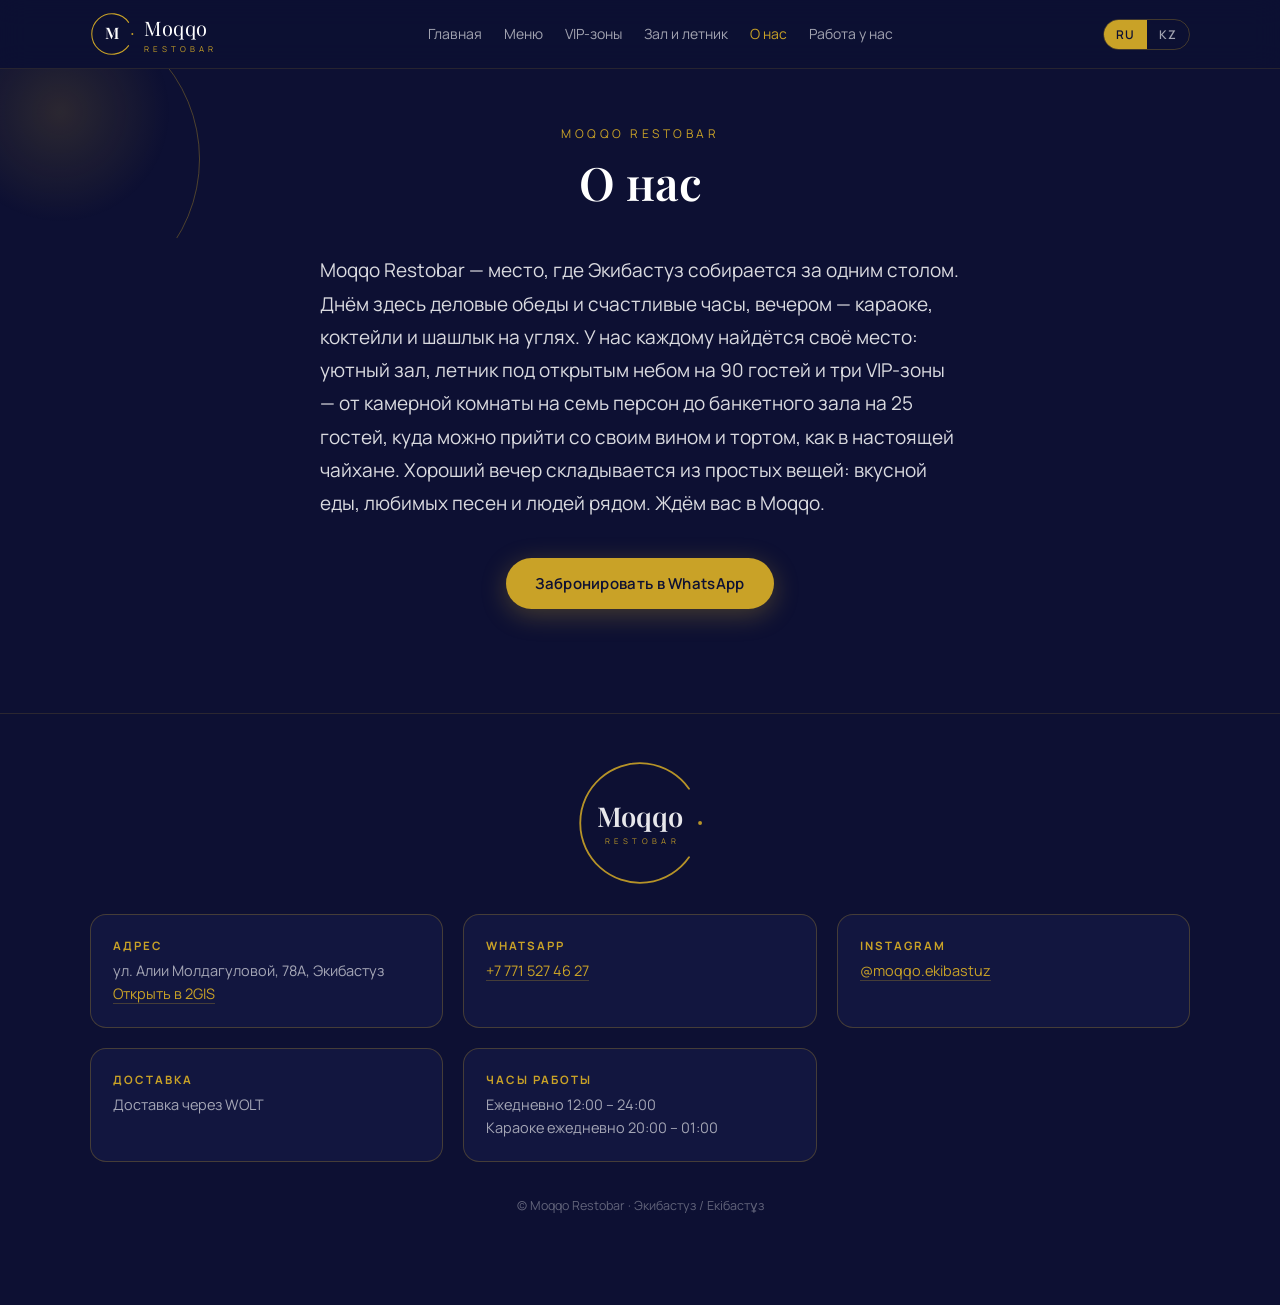
==== about.html @ 122a432e "Moqqo Restobar site: menu, cart, PWA, RU/KZ Co-Authored-By: Claude Fable 5 <noreply@anthropic.com>" ====
<!DOCTYPE html>
<html lang="ru">
<head>
<meta charset="utf-8">
<meta name="viewport" content="width=device-width, initial-scale=1, viewport-fit=cover">
<title>О нас — Moqqo Restobar, Экибастуз</title>
<meta name="description" content="Moqqo Restobar — место, где Экибастуз собирается за одним столом.">
<meta name="theme-color" content="#0d1033">
<link rel="manifest" href="manifest.webmanifest">
<link rel="icon" type="image/png" href="img/icon-192.png">
<link rel="apple-touch-icon" href="img/icon-192.png">
<link rel="preconnect" href="https://fonts.googleapis.com">
<link rel="preconnect" href="https://fonts.gstatic.com" crossorigin>
<link href="https://fonts.googleapis.com/css2?family=Playfair+Display:ital,wght@0,500;0,600;0,700;1,600&family=Manrope:wght@400;600;700&display=swap" rel="stylesheet">
<link rel="stylesheet" href="css/style.css">
</head><body data-page="about">
<header class="site-header">
  <div class="wrap header-in">
    <a class="brand" href="index.html" aria-label="Moqqo Restobar — на главную">
      <svg viewBox="0 0 100 100" xmlns="http://www.w3.org/2000/svg" aria-hidden="true">
  <path d="M87.7 23.6 A46 46 0 1 0 87.7 76.4" fill="none" stroke="#c9a227" stroke-width="2.4" stroke-linecap="round"/>
  <circle cx="96.2" cy="50" r="2.2" fill="#c9a227"/>
  <text x="50" y="62" text-anchor="middle" font-family="Playfair Display, Georgia, serif" font-size="36" font-weight="600" fill="#ffffff">M</text>
</svg>
      <span class="brand-name">Moqqo<span class="brand-sub">Restobar</span></span>
    </a>
    <nav class="main-nav" id="mainNav">
      <a href="index.html" data-i18n="nav.home"></a>
      <a href="menu.html" data-i18n="nav.menu"></a>
      <a href="vip.html" data-i18n="nav.vip"></a>
      <a href="hall.html" data-i18n="nav.hall"></a>
      <a href="about.html" class="active" data-i18n="nav.about"></a>
      <a href="jobs.html" data-i18n="nav.jobs"></a>
    </nav>
    <div class="header-right">
      <div class="lang-switch" role="group" aria-label="Язык">
        <button class="lang-btn" data-lang="ru">RU</button>
        <button class="lang-btn" data-lang="kz">KZ</button>
      </div>
      <button class="burger" id="burger" aria-label="Меню навигации"><span></span><span></span><span></span></button>
    </div>
  </div>
</header>

<section class="page-hero">
  <div class="plx-decor d1" data-plx="0.3"></div>
  <div class="plx-decor glow d5" data-plx="0.2"></div>
  <div class="wrap">
    <p class="eyebrow">Moqqo Restobar</p>
    <h1 data-i18n="nav.about"></h1>
  </div>
</section>

<section class="section" style="padding-top:16px">
  <div class="wrap">
    <p class="prose" data-site="about"></p>
    <p style="text-align:center; margin-top:38px">
      <a class="btn btn-gold" data-book-wa href="#" target="_blank" rel="noopener" data-i18n="btn.book"></a>
    </p>
  </div>
</section>

<footer class="site-footer">
  <div class="wrap">
    <div class="foot-logo"><svg viewBox="0 0 100 100" xmlns="http://www.w3.org/2000/svg" role="img" aria-label="Moqqo Restobar">
  <path d="M87.7 23.6 A46 46 0 1 0 87.7 76.4" fill="none" stroke="#c9a227" stroke-width="1.4" stroke-linecap="round"/>
  <circle cx="96.2" cy="50" r="1.5" fill="#c9a227"/>
  <text x="50" y="53" text-anchor="middle" font-family="Playfair Display, Georgia, serif" font-size="21" font-weight="600" fill="#ffffff">Moqqo</text>
  <text x="52" y="66" text-anchor="middle" font-family="Manrope, sans-serif" font-size="6" letter-spacing="3.4" fill="#c9a227">RESTOBAR</text>
</svg></div>
    <div class="foot-grid" data-contacts></div>
    <p class="copyright">© Moqqo Restobar · Экибастуз / Екібастұз</p>
  </div>
</footer>

<a class="cart-fab" id="cartFab" href="cart.html" aria-label="Корзина">
  <svg viewBox="0 0 24 24" fill="none" stroke="currentColor" stroke-width="1.8" stroke-linecap="round" stroke-linejoin="round" aria-hidden="true"><circle cx="9" cy="21" r="1.4"/><circle cx="19" cy="21" r="1.4"/><path d="M2.5 3h2l2.6 12.5a1.6 1.6 0 0 0 1.6 1.3h9.7a1.6 1.6 0 0 0 1.6-1.3L22 7H6"/></svg>
  <span class="fab-count">0</span>
</a>

<script src="js/data/menu-data.js"></script>
<script src="js/data/hits-data.js"></script>
<script src="js/data/promos-data.js"></script>
<script src="js/data/vip-data.js"></script>
<script src="js/data/site-data.js"></script>
<script src="js/i18n.js"></script>
<script src="js/app.js"></script>

</body>
</html>
---- css/style.css ----
/* ============================================================
   MOQQO RESTOBAR — стили.
   Палитра: тёмно-синий #0d1033, золото #c9a227, белый.
   Вёрстка mobile-first: сначала телефон, потом планшет/десктоп.
   ============================================================ */

:root {
  --bg: #0d1033;
  --bg-2: #12163f;          /* чуть светлее фона — карточки */
  --bg-3: #181d4d;
  --gold: #c9a227;
  --gold-light: #e8c95c;
  --white: #ffffff;
  --dim: rgba(255, 255, 255, 0.62);
  --line: rgba(201, 162, 39, 0.28);
  --serif: "Playfair Display", Georgia, serif;
  --sans: "Manrope", -apple-system, "Segoe UI", sans-serif;
  --radius: 16px;
  --shadow: 0 10px 40px rgba(0, 0, 0, 0.35);
}

* { margin: 0; padding: 0; box-sizing: border-box; }

html { scroll-behavior: smooth; }
@media (prefers-reduced-motion: reduce) {
  html { scroll-behavior: auto; }
  *, *::before, *::after { transition: none !important; animation: none !important; }
}

body {
  background: var(--bg);
  color: var(--white);
  font-family: var(--sans);
  font-size: 16px;
  line-height: 1.55;
  -webkit-font-smoothing: antialiased;
  overflow-x: hidden;
}

img { max-width: 100%; display: block; }
a { color: inherit; text-decoration: none; }

h1, h2, h3 { font-family: var(--serif); font-weight: 600; line-height: 1.15; }

.wrap { width: min(1100px, 100% - 40px); margin-inline: auto; }

.sr-only {
  position: absolute; width: 1px; height: 1px; overflow: hidden;
  clip: rect(0 0 0 0); white-space: nowrap;
}

.gold { color: var(--gold); }
.dim { color: var(--dim); }
.gold-link { color: var(--gold); border-bottom: 1px solid var(--line); }

/* ---------- Шапка ---------- */
.site-header {
  position: sticky; top: 0; z-index: 50;
  background: rgba(13, 16, 51, 0.88);
  backdrop-filter: blur(14px);
  -webkit-backdrop-filter: blur(14px);
  border-bottom: 1px solid rgba(201, 162, 39, 0.14);
}
.header-in {
  display: flex; align-items: center; justify-content: space-between;
  gap: 12px; padding: 12px 0;
}
.brand { display: flex; align-items: center; gap: 10px; }
.brand svg { width: 44px; height: 44px; flex: none; }
.brand-name { font-family: var(--serif); font-size: 20px; letter-spacing: 0.5px; }
.brand-sub { display: block; font-family: var(--sans); font-size: 8px; letter-spacing: 4px; color: var(--gold); text-transform: uppercase; }

.main-nav { display: flex; gap: 22px; font-size: 14px; }
.main-nav a { color: var(--dim); transition: color 0.2s; padding: 4px 0; }
.main-nav a:hover, .main-nav a.active { color: var(--gold); }

.header-right { display: flex; align-items: center; gap: 10px; }

.lang-switch {
  display: flex; border: 1px solid var(--line); border-radius: 99px; overflow: hidden;
}
.lang-btn {
  background: none; border: 0; color: var(--dim); font: 600 12px var(--sans);
  padding: 6px 12px; cursor: pointer; letter-spacing: 1px;
}
.lang-btn.on { background: var(--gold); color: var(--bg); }

/* Бургер (только мобильный) */
.burger {
  display: flex; flex-direction: column; gap: 5px; justify-content: center;
  width: 42px; height: 42px; padding: 10px;
  background: none; border: 1px solid var(--line); border-radius: 10px; cursor: pointer;
}
.burger span { height: 1.5px; background: var(--gold); transition: transform 0.25s, opacity 0.25s; }
.burger.open span:nth-child(1) { transform: translateY(6.5px) rotate(45deg); }
.burger.open span:nth-child(2) { opacity: 0; }
.burger.open span:nth-child(3) { transform: translateY(-6.5px) rotate(-45deg); }

@media (max-width: 899px) {
  .main-nav {
    position: fixed; inset: 67px 0 auto 0; z-index: 49;
    flex-direction: column; gap: 0;
    background: var(--bg);
    border-bottom: 1px solid var(--line);
    box-shadow: 0 20px 40px rgba(0, 0, 0, 0.45);
    max-height: 0; overflow: hidden; transition: max-height 0.3s ease;
  }
  .main-nav.open { max-height: 400px; }
  .main-nav a { padding: 15px 20px; font-size: 16px; border-top: 1px solid rgba(201,162,39,0.1); }
}
@media (min-width: 900px) {
  .burger { display: none; }
}

/* ---------- Логотип SVG ---------- */
.logo-hero { width: min(300px, 72vw); height: auto; margin-inline: auto; }

/* ---------- Hero ---------- */
.hero {
  position: relative; overflow: hidden; text-align: center;
  padding: 64px 0 84px;
  min-height: 82svh;
  display: flex; flex-direction: column; justify-content: center;
}
.hero-inner { position: relative; z-index: 2; }
.hero h1 { font-size: clamp(30px, 6vw, 54px); margin: 26px 0 12px; }
.hero .slogan { color: var(--dim); font-size: clamp(15px, 2.4vw, 19px); max-width: 560px; margin: 0 auto 34px; }
.hero-btns { display: flex; gap: 14px; justify-content: center; flex-wrap: wrap; }

/* Декоративные золотые окружности — плывут при скролле (параллакс) */
.plx-decor {
  position: absolute; border-radius: 50%; pointer-events: none;
  border: 1px solid rgba(201, 162, 39, 0.35);
  will-change: transform;
}
.plx-decor.glow {
  border: 0;
  background: radial-gradient(circle, rgba(201, 162, 39, 0.16), transparent 65%);
}
.d1 { width: 300px; height: 300px; top: -60px; left: -100px; }
.d2 { width: 180px; height: 180px; top: 55%; right: -60px; border-style: dashed; opacity: 0.6; }
.d3 { width: 460px; height: 460px; bottom: -180px; left: 55%; }
.d4 { width: 380px; height: 380px; top: 5%; right: 8%; }
.d5 { width: 240px; height: 240px; bottom: 4%; left: -60px; }

/* ---------- Кнопки ---------- */
.btn {
  display: inline-flex; align-items: center; justify-content: center; gap: 9px;
  font: 600 15px var(--sans); letter-spacing: 0.3px;
  padding: 14px 28px; border-radius: 99px; border: 1px solid transparent;
  cursor: pointer; transition: transform 0.15s, box-shadow 0.2s, background 0.2s;
}
.btn:active { transform: scale(0.97); }
.btn-gold { background: var(--gold); color: var(--bg); box-shadow: 0 6px 26px rgba(201, 162, 39, 0.3); }
.btn-gold:hover { background: var(--gold-light); }
.btn-line { border-color: var(--gold); color: var(--gold); background: rgba(201, 162, 39, 0.06); }
.btn-line:hover { background: rgba(201, 162, 39, 0.14); }
.btn-block { width: 100%; }

/* ---------- Секции ---------- */
.section { padding: 64px 0; }
.sec-head { text-align: center; margin-bottom: 36px; }
.eyebrow { color: var(--gold); font-size: 12px; letter-spacing: 3.5px; text-transform: uppercase; margin-bottom: 8px; }
.sec-head h2 { font-size: clamp(26px, 5vw, 40px); }
.divider { display: flex; align-items: center; justify-content: center; gap: 10px; margin-top: 16px; }
.divider span { width: 54px; height: 1px; background: var(--line); }
.divider i { width: 5px; height: 5px; border-radius: 50%; background: var(--gold); }

/* ---------- Акции ---------- */
.promo-grid { display: grid; gap: 16px; }
.promo-card {
  background: linear-gradient(150deg, var(--bg-2), var(--bg-3));
  border: 1px solid var(--line); border-radius: var(--radius);
  padding: 26px 22px;
}
.promo-icon { font-size: 30px; margin-bottom: 12px; }
.promo-card h3 { font-size: 20px; margin-bottom: 8px; color: var(--gold-light); }
.promo-card p { color: var(--dim); font-size: 14.5px; }
@media (min-width: 700px) { .promo-grid { grid-template-columns: repeat(3, 1fr); } }

/* ---------- Превью VIP на главной ---------- */
.vip-preview { display: grid; gap: 16px; }
.vip-mini {
  position: relative; overflow: hidden;
  background: var(--bg-2); border: 1px solid var(--line); border-radius: var(--radius);
  padding: 28px 22px; transition: border-color 0.2s, transform 0.2s;
}
.vip-mini:hover { border-color: var(--gold); transform: translateY(-3px); }
.vip-mini h3 { font-size: 21px; margin-bottom: 6px; }
.vip-mini p { font-size: 14px; margin-top: 4px; }
.vip-mini-ring {
  position: absolute; top: -46px; right: -46px; width: 120px; height: 120px;
  border: 1px solid rgba(201, 162, 39, 0.3); border-radius: 50%;
}
@media (min-width: 700px) { .vip-preview { grid-template-columns: repeat(3, 1fr); } }

/* ---------- Блок «летник» на главной / странице зала ---------- */
.feature-card {
  background: var(--bg-2); border: 1px solid var(--line); border-radius: var(--radius);
  padding: 30px 24px; margin-bottom: 20px;
}
.feature-card h3 { font-size: 24px; margin-bottom: 10px; color: var(--gold-light); }
.feature-card p { color: var(--dim); }
.stats { display: flex; gap: 26px; margin-top: 22px; flex-wrap: wrap; }
.stat b { display: block; font-family: var(--serif); font-size: 34px; color: var(--gold); line-height: 1; }
.stat span { font-size: 13px; color: var(--dim); }

/* ---------- Галерея-заглушка (с параллаксом под будущие фото) ---------- */
.gallery { display: grid; grid-template-columns: repeat(2, 1fr); gap: 12px; margin-top: 20px; }
.ph {
  position: relative; overflow: hidden; border-radius: 12px;
  aspect-ratio: 4 / 3; background: var(--bg-3); border: 1px solid rgba(201, 162, 39, 0.16);
}
.ph > .ph-in {
  position: absolute; inset: 0;
  display: flex; flex-direction: column; align-items: center; justify-content: center; gap: 8px;
  background:
    radial-gradient(circle at 30% 20%, rgba(201, 162, 39, 0.1), transparent 55%),
    linear-gradient(160deg, var(--bg-3), var(--bg-2));
  color: rgba(255, 255, 255, 0.35); font-size: 12px; letter-spacing: 1.5px; text-transform: uppercase;
  will-change: transform;
}
.ph > .ph-in img { position: absolute; inset: 0; width: 100%; height: 100%; object-fit: cover; }
.ph-ring { width: 34px; height: 34px; border: 1px solid rgba(201, 162, 39, 0.45); border-radius: 50%; border-right-color: transparent; }
@media (min-width: 700px) { .gallery { grid-template-columns: repeat(3, 1fr); } }

/* ---------- Контакты ---------- */
.contacts-grid { display: grid; gap: 18px; }
.contact-card {
  background: var(--bg-2); border: 1px solid var(--line); border-radius: var(--radius);
  padding: 22px;
}
.contact-card strong { display: block; color: var(--gold); font-size: 12px; letter-spacing: 2px; text-transform: uppercase; margin-bottom: 7px; }
.contact-card p { font-size: 15.5px; }
@media (min-width: 700px) { .contacts-grid { grid-template-columns: repeat(2, 1fr); } }

/* ---------- Меню: чипсы категорий ---------- */
.cat-nav {
  position: sticky; top: 67px; z-index: 40;
  display: flex; gap: 8px; overflow-x: auto; padding: 12px 0;
  background: rgba(13, 16, 51, 0.92); backdrop-filter: blur(10px);
  scrollbar-width: none; -webkit-overflow-scrolling: touch;
}
.cat-nav::-webkit-scrollbar { display: none; }
.chip {
  flex: none; font-size: 13px; padding: 8px 16px; border-radius: 99px;
  border: 1px solid var(--line); color: var(--dim); white-space: nowrap;
  transition: color 0.2s, border-color 0.2s;
}
.chip:hover { color: var(--gold); border-color: var(--gold); }

/* ---------- Меню: карточки блюд ---------- */
.menu-cat { padding: 42px 0 10px; scroll-margin-top: 130px; }
.dish-grid { display: grid; gap: 12px; }
@media (min-width: 760px) { .dish-grid { grid-template-columns: repeat(2, 1fr); } }

.subhead {
  grid-column: 1 / -1; font-size: 19px; color: var(--gold-light);
  margin: 18px 0 2px; display: flex; align-items: center; gap: 12px;
}
.subhead::after { content: ""; flex: 1; height: 1px; background: var(--line); }

.dish {
  background: var(--bg-2); border: 1px solid rgba(201, 162, 39, 0.15);
  border-radius: 14px; padding: 16px 16px 14px;
  display: flex; flex-direction: column; gap: 4px;
  transition: border-color 0.2s;
}
.dish:hover { border-color: var(--line); }
.dish.has-img { padding-top: 0; overflow: hidden; }
.dish-img { margin: 0 -16px 10px; aspect-ratio: 16 / 9; overflow: hidden; }
.dish-img img { width: 100%; height: 100%; object-fit: cover; }

.dish-head { display: flex; align-items: baseline; gap: 8px; }
.dish-name { font-family: var(--sans); font-weight: 600; font-size: 15.5px; line-height: 1.35; }
.dish-dots { flex: 1; border-bottom: 1px dotted rgba(201, 162, 39, 0.35); transform: translateY(-4px); min-width: 14px; }
.dish-price { font-family: var(--serif); color: var(--gold); font-size: 16px; white-space: nowrap; }
.dish-desc { color: var(--dim); font-size: 13.5px; }
.dish-note { display: inline-block; margin-left: 7px; font-size: 11.5px; color: var(--dim); font-weight: 400; }
.chef-tag {
  display: inline-block; margin-left: 7px; vertical-align: 2px;
  font-size: 10px; letter-spacing: 1px; text-transform: uppercase;
  color: var(--bg); background: var(--gold); border-radius: 99px; padding: 2px 8px;
}

.add-btn {
  align-self: flex-start; margin-top: 8px;
  font: 600 13px var(--sans); color: var(--gold);
  background: rgba(201, 162, 39, 0.08); border: 1px solid var(--line);
  border-radius: 99px; padding: 7px 16px; cursor: pointer;
  transition: background 0.2s, color 0.2s;
}
.add-btn:hover { background: rgba(201, 162, 39, 0.18); }
.add-btn.added { background: var(--gold); color: var(--bg); }

/* ---------- Плавающая кнопка корзины ---------- */
.cart-fab {
  position: fixed; right: 18px; bottom: 18px; z-index: 60;
  display: none; align-items: center; justify-content: center;
  width: 60px; height: 60px; border-radius: 50%;
  background: var(--gold); color: var(--bg); box-shadow: 0 8px 30px rgba(201, 162, 39, 0.45);
  transition: transform 0.15s;
}
.cart-fab.show { display: flex; }
.cart-fab:active { transform: scale(0.94); }
.cart-fab svg { width: 26px; height: 26px; }
.fab-count {
  position: absolute; top: -4px; right: -4px;
  min-width: 22px; height: 22px; padding: 0 5px;
  background: var(--bg); color: var(--gold); border: 1px solid var(--gold);
  border-radius: 99px; font: 700 12px var(--sans);
  display: flex; align-items: center; justify-content: center;
}

/* ---------- Корзина ---------- */
.cart-list { display: flex; flex-direction: column; gap: 10px; }
.cart-row {
  display: flex; align-items: center; gap: 12px;
  background: var(--bg-2); border: 1px solid rgba(201, 162, 39, 0.15);
  border-radius: 12px; padding: 13px 14px;
}
.cart-info { flex: 1; min-width: 0; }
.cart-name { display: block; font-weight: 600; font-size: 14.5px; }
.cart-price-one { font-size: 12.5px; color: var(--dim); }
.qty { display: flex; align-items: center; gap: 2px; }
.qty-btn {
  width: 32px; height: 32px; border-radius: 50%;
  border: 1px solid var(--line); background: none; color: var(--gold);
  font-size: 17px; cursor: pointer;
}
.qty-num { min-width: 26px; text-align: center; font-weight: 700; }
.cart-sum { font-family: var(--serif); color: var(--gold); white-space: nowrap; min-width: 74px; text-align: right; }

.cart-total {
  display: flex; justify-content: space-between; align-items: baseline;
  border-top: 1px solid var(--line); margin-top: 20px; padding-top: 16px;
  font-size: 17px;
}
.cart-total strong { font-family: var(--serif); font-size: 27px; color: var(--gold); }

.cart-actions { display: flex; flex-direction: column; gap: 11px; margin-top: 22px; }
.cart-clear { text-align: center; margin-top: 18px; }
.cart-clear button { background: none; border: 0; color: var(--dim); font-size: 13px; cursor: pointer; text-decoration: underline; }

.cart-empty { text-align: center; padding: 60px 0; }
.cart-empty p { color: var(--dim); margin: 10px 0 26px; }
.cart-empty h2 { font-size: 26px; }

/* ---------- «Показать официанту» ---------- */
.waiter-overlay {
  position: fixed; inset: 0; z-index: 100; display: none;
  background: var(--bg); padding: 24px 20px calc(24px + env(safe-area-inset-bottom));
  overflow-y: auto;
}
.waiter-overlay.show { display: block; }
.waiter-head { display: flex; justify-content: space-between; align-items: center; margin-bottom: 22px; }
.waiter-head h2 { font-size: 26px; color: var(--gold); }
.waiter-close {
  background: none; border: 1px solid var(--line); color: var(--gold);
  border-radius: 99px; padding: 10px 20px; font: 600 14px var(--sans); cursor: pointer;
}
.waiter-row {
  display: flex; justify-content: space-between; gap: 16px;
  font-size: 21px; line-height: 1.4; padding: 15px 0;
  border-bottom: 1px solid rgba(201, 162, 39, 0.2);
}
.waiter-row b { color: var(--gold); }
.waiter-total { font-family: var(--serif); font-size: 26px; color: var(--gold); border-bottom: 0; margin-top: 8px; }

/* ---------- VIP-зоны ---------- */
.vip-card {
  background: var(--bg-2); border: 1px solid var(--line); border-radius: var(--radius);
  padding: 28px 22px; margin-bottom: 26px; scroll-margin-top: 90px;
  position: relative; overflow: hidden;
}
.vip-card::before {
  content: ""; position: absolute; top: -70px; right: -70px;
  width: 190px; height: 190px; border-radius: 50%;
  border: 1px solid rgba(201, 162, 39, 0.22); pointer-events: none;
}
.vip-title { display: flex; align-items: center; gap: 12px; flex-wrap: wrap; margin-bottom: 16px; }
.vip-title h2 { font-size: 27px; }
.vip-badge {
  font-size: 11.5px; letter-spacing: 1px; text-transform: uppercase;
  color: var(--gold); border: 1px solid var(--line); border-radius: 99px; padding: 4px 12px;
}
.vip-prices { margin-bottom: 16px; }
.vip-prices p { color: var(--gold-light); font-size: 15.5px; padding: 3px 0; }
.vip-feats { list-style: none; }
.vip-feats li { color: var(--dim); font-size: 14.5px; padding: 5px 0 5px 24px; position: relative; }
.vip-feats li::before { content: "✦"; position: absolute; left: 0; color: var(--gold); font-size: 11px; top: 8px; }

/* ---------- Страницы текстов ---------- */
.prose { max-width: 640px; margin-inline: auto; font-size: clamp(16.5px, 2.4vw, 19px); line-height: 1.75; color: rgba(255, 255, 255, 0.85); }
.page-hero { position: relative; overflow: hidden; text-align: center; padding: 56px 0 30px; }
.page-hero h1 { font-size: clamp(30px, 6vw, 46px); }
.page-hero .eyebrow { margin-bottom: 12px; }

/* ---------- Работа у нас ---------- */
.roles { display: flex; gap: 12px; justify-content: center; flex-wrap: wrap; margin: 26px 0 34px; }
.role {
  font-family: var(--serif); font-size: 19px; color: var(--gold-light);
  border: 1px solid var(--line); border-radius: var(--radius); padding: 18px 28px;
  background: var(--bg-2);
}

/* ---------- Футер ---------- */
.site-footer { border-top: 1px solid rgba(201, 162, 39, 0.16); margin-top: 40px; padding: 44px 0 90px; }
.foot-grid { display: grid; gap: 20px; margin-top: 26px; }
.foot-grid strong { display: block; color: var(--gold); font-size: 11.5px; letter-spacing: 2px; text-transform: uppercase; margin-bottom: 5px; }
.foot-grid p { font-size: 14.5px; color: var(--dim); }
@media (min-width: 700px) { .foot-grid { grid-template-columns: repeat(3, 1fr); } }
.foot-logo { display: flex; justify-content: center; }
.foot-logo svg { width: 130px; height: auto; opacity: 0.9; }
.copyright { text-align: center; color: rgba(255, 255, 255, 0.35); font-size: 12.5px; margin-top: 34px; }
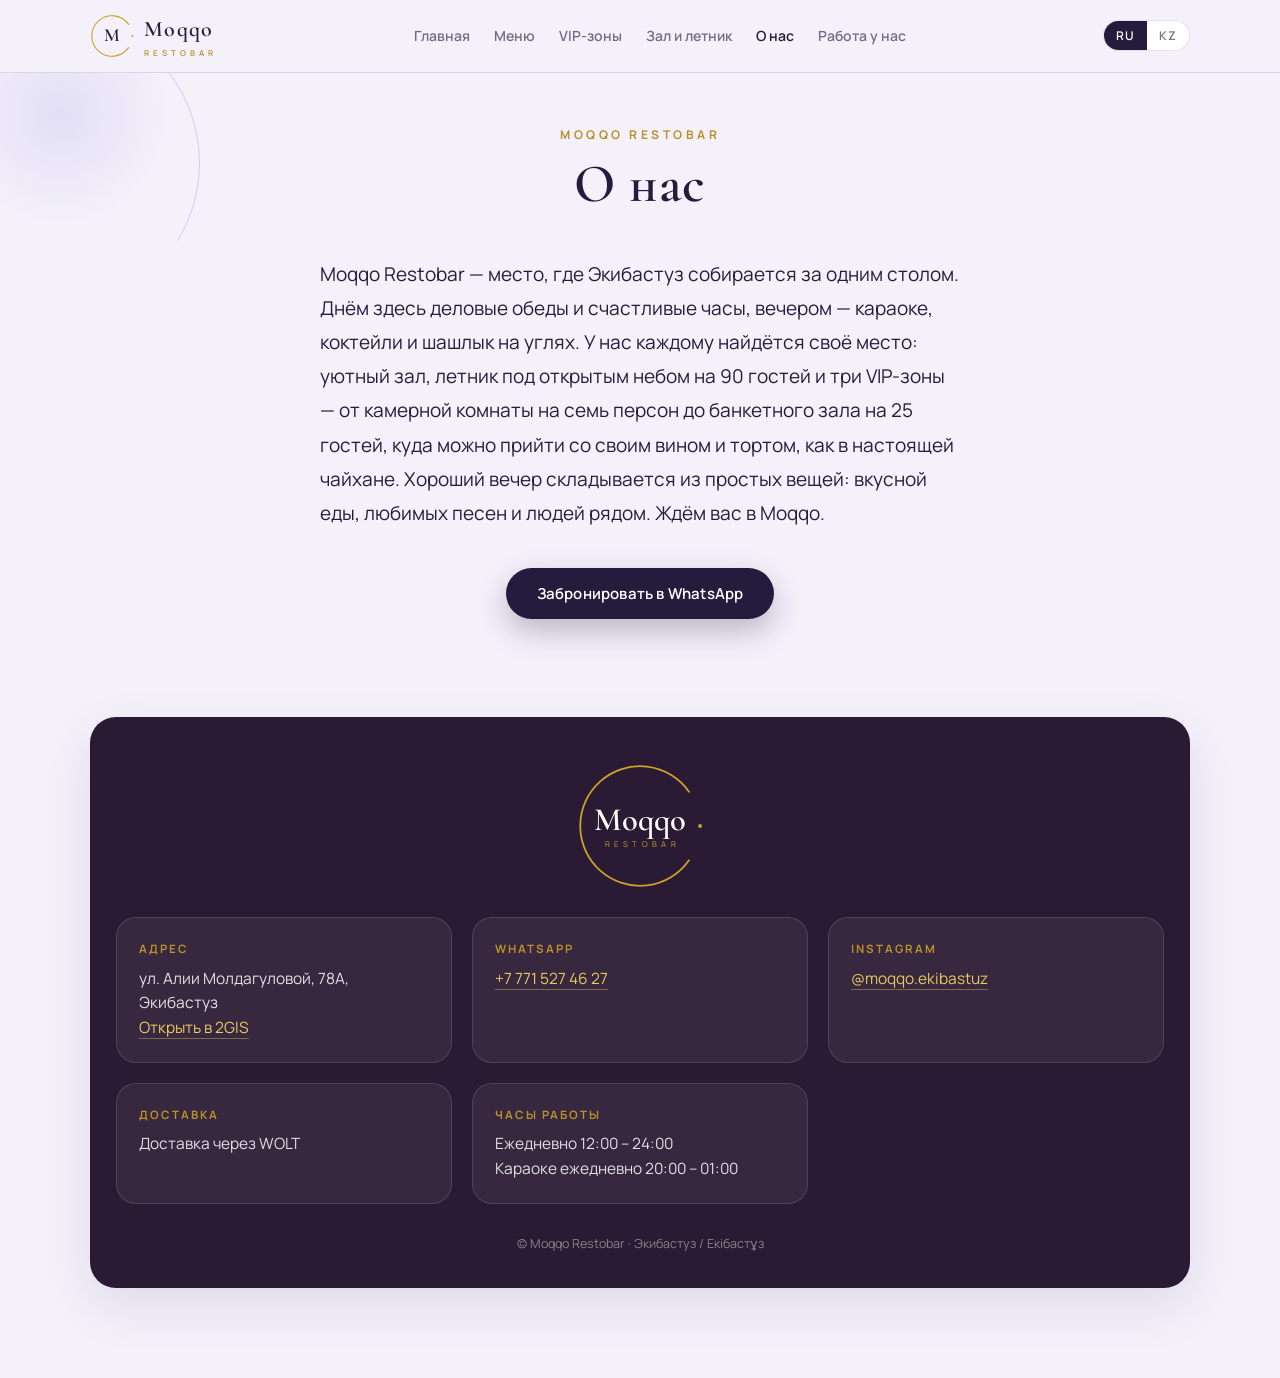
==== commit 4735183a: "Редизайн: светлая альпийская тема, Cormorant Garamond, фото у блюд и VIP Co-Authored-By: Claude Fabl" ====
--- a/about.html
+++ b/about.html
@@ -11,7 +11,7 @@
 <link rel="apple-touch-icon" href="img/icon-192.png">
 <link rel="preconnect" href="https://fonts.googleapis.com">
 <link rel="preconnect" href="https://fonts.gstatic.com" crossorigin>
-<link href="https://fonts.googleapis.com/css2?family=Playfair+Display:ital,wght@0,500;0,600;0,700;1,600&family=Manrope:wght@400;600;700&display=swap" rel="stylesheet">
+<link href="https://fonts.googleapis.com/css2?family=Cormorant+Garamond:wght@500;600;700&family=Manrope:wght@400;600;700&display=swap" rel="stylesheet">
 <link rel="stylesheet" href="css/style.css">
 </head><body data-page="about">
 <header class="site-header">
@@ -20,7 +20,7 @@
       <svg viewBox="0 0 100 100" xmlns="http://www.w3.org/2000/svg" aria-hidden="true">
   <path d="M87.7 23.6 A46 46 0 1 0 87.7 76.4" fill="none" stroke="#c9a227" stroke-width="2.4" stroke-linecap="round"/>
   <circle cx="96.2" cy="50" r="2.2" fill="#c9a227"/>
-  <text x="50" y="62" text-anchor="middle" font-family="Playfair Display, Georgia, serif" font-size="36" font-weight="600" fill="#ffffff">M</text>
+  <text x="50" y="62" text-anchor="middle" font-family="Cormorant Garamond, Georgia, serif" font-size="42" font-weight="600" fill="currentColor">M</text>
 </svg>
       <span class="brand-name">Moqqo<span class="brand-sub">Restobar</span></span>
     </a>
@@ -61,16 +61,16 @@
 </section>
 
 <footer class="site-footer">
-  <div class="wrap">
+  <div class="wrap"><div class="foot-card">
     <div class="foot-logo"><svg viewBox="0 0 100 100" xmlns="http://www.w3.org/2000/svg" role="img" aria-label="Moqqo Restobar">
   <path d="M87.7 23.6 A46 46 0 1 0 87.7 76.4" fill="none" stroke="#c9a227" stroke-width="1.4" stroke-linecap="round"/>
   <circle cx="96.2" cy="50" r="1.5" fill="#c9a227"/>
-  <text x="50" y="53" text-anchor="middle" font-family="Playfair Display, Georgia, serif" font-size="21" font-weight="600" fill="#ffffff">Moqqo</text>
+  <text x="50" y="53" text-anchor="middle" font-family="Cormorant Garamond, Georgia, serif" font-size="25" font-weight="600" fill="currentColor">Moqqo</text>
   <text x="52" y="66" text-anchor="middle" font-family="Manrope, sans-serif" font-size="6" letter-spacing="3.4" fill="#c9a227">RESTOBAR</text>
 </svg></div>
     <div class="foot-grid" data-contacts></div>
     <p class="copyright">© Moqqo Restobar · Экибастуз / Екібастұз</p>
-  </div>
+  </div></div>
 </footer>
 
 <a class="cart-fab" id="cartFab" href="cart.html" aria-label="Корзина">
--- a/css/style.css
+++ b/css/style.css
@@ -1,22 +1,26 @@
 /* ============================================================
-   MOQQO RESTOBAR — стили.
-   Палитра: тёмно-синий #0d1033, золото #c9a227, белый.
-   Вёрстка mobile-first: сначала телефон, потом планшет/десктоп.
+   MOQQO RESTOBAR — стили (светлая «альпийская» тема).
+   Палитра: светло-лавандовый фон, глубокий сливовый текст,
+   золото для цен и логотипа, фиолетовая и тёмная карточки-акценты.
+   Заголовки — Cormorant Garamond (элегантный serif с кириллицей).
+   Вёрстка mobile-first.
    ============================================================ */
 
 :root {
-  --bg: #0d1033;
-  --bg-2: #12163f;          /* чуть светлее фона — карточки */
-  --bg-3: #181d4d;
-  --gold: #c9a227;
-  --gold-light: #e8c95c;
-  --white: #ffffff;
-  --dim: rgba(255, 255, 255, 0.62);
-  --line: rgba(201, 162, 39, 0.28);
-  --serif: "Playfair Display", Georgia, serif;
+  --bg: #f4f1fb;                 /* фон страницы */
+  --ink: #241c3d;                /* основной тёмный текст */
+  --ink-soft: rgba(36, 28, 61, 0.62);
+  --card: #ffffff;               /* белые карточки */
+  --card-purple: #6b5fce;        /* фиолетовая карточка-акцент */
+  --card-dark: #2b1a33;          /* тёмная карточка-акцент */
+  --gold: #b8912a;               /* золото — цены, логотип */
+  --gold-bright: #c9a227;
+  --line: rgba(36, 28, 61, 0.12);
+  --serif: "Cormorant Garamond", Georgia, serif;
   --sans: "Manrope", -apple-system, "Segoe UI", sans-serif;
-  --radius: 16px;
-  --shadow: 0 10px 40px rgba(0, 0, 0, 0.35);
+  --radius: 26px;
+  --shadow: 0 18px 50px rgba(36, 28, 61, 0.1);
+  --shadow-soft: 0 8px 26px rgba(36, 28, 61, 0.08);
 }
 
 * { margin: 0; padding: 0; box-sizing: border-box; }
@@ -29,10 +33,10 @@
 
 body {
   background: var(--bg);
-  color: var(--white);
+  color: var(--ink);
   font-family: var(--sans);
   font-size: 16px;
-  line-height: 1.55;
+  line-height: 1.6;
   -webkit-font-smoothing: antialiased;
   overflow-x: hidden;
 }
@@ -40,7 +44,7 @@
 img { max-width: 100%; display: block; }
 a { color: inherit; text-decoration: none; }
 
-h1, h2, h3 { font-family: var(--serif); font-weight: 600; line-height: 1.15; }
+h1, h2, h3 { font-family: var(--serif); font-weight: 600; line-height: 1.12; letter-spacing: 0.01em; }
 
 .wrap { width: min(1100px, 100% - 40px); margin-inline: auto; }
 
@@ -50,48 +54,49 @@
 }
 
 .gold { color: var(--gold); }
-.dim { color: var(--dim); }
-.gold-link { color: var(--gold); border-bottom: 1px solid var(--line); }
+.dim { color: var(--ink-soft); }
+.gold-link { color: var(--gold); border-bottom: 1px solid rgba(184, 145, 42, 0.35); }
 
 /* ---------- Шапка ---------- */
 .site-header {
   position: sticky; top: 0; z-index: 50;
-  background: rgba(13, 16, 51, 0.88);
-  backdrop-filter: blur(14px);
-  -webkit-backdrop-filter: blur(14px);
-  border-bottom: 1px solid rgba(201, 162, 39, 0.14);
+  background: rgba(244, 241, 251, 0.82);
+  backdrop-filter: blur(16px);
+  -webkit-backdrop-filter: blur(16px);
+  border-bottom: 1px solid var(--line);
 }
 .header-in {
   display: flex; align-items: center; justify-content: space-between;
   gap: 12px; padding: 12px 0;
 }
-.brand { display: flex; align-items: center; gap: 10px; }
+.brand { display: flex; align-items: center; gap: 10px; color: var(--ink); }
 .brand svg { width: 44px; height: 44px; flex: none; }
-.brand-name { font-family: var(--serif); font-size: 20px; letter-spacing: 0.5px; }
-.brand-sub { display: block; font-family: var(--sans); font-size: 8px; letter-spacing: 4px; color: var(--gold); text-transform: uppercase; }
-
-.main-nav { display: flex; gap: 22px; font-size: 14px; }
-.main-nav a { color: var(--dim); transition: color 0.2s; padding: 4px 0; }
-.main-nav a:hover, .main-nav a.active { color: var(--gold); }
+.brand-name { font-family: var(--serif); font-size: 22px; font-weight: 600; letter-spacing: 0.06em; }
+.brand-sub { display: block; font-family: var(--sans); font-size: 8px; font-weight: 600; letter-spacing: 4px; color: var(--gold); text-transform: uppercase; }
+
+.main-nav { display: flex; gap: 24px; font-size: 14px; font-weight: 600; }
+.main-nav a { color: var(--ink-soft); transition: color 0.2s; padding: 4px 0; }
+.main-nav a:hover, .main-nav a.active { color: var(--ink); }
 
 .header-right { display: flex; align-items: center; gap: 10px; }
 
 .lang-switch {
   display: flex; border: 1px solid var(--line); border-radius: 99px; overflow: hidden;
+  background: #fff;
 }
 .lang-btn {
-  background: none; border: 0; color: var(--dim); font: 600 12px var(--sans);
+  background: none; border: 0; color: var(--ink-soft); font: 600 12px var(--sans);
   padding: 6px 12px; cursor: pointer; letter-spacing: 1px;
 }
-.lang-btn.on { background: var(--gold); color: var(--bg); }
+.lang-btn.on { background: var(--ink); color: #fff; }
 
 /* Бургер (только мобильный) */
 .burger {
   display: flex; flex-direction: column; gap: 5px; justify-content: center;
   width: 42px; height: 42px; padding: 10px;
-  background: none; border: 1px solid var(--line); border-radius: 10px; cursor: pointer;
-}
-.burger span { height: 1.5px; background: var(--gold); transition: transform 0.25s, opacity 0.25s; }
+  background: #fff; border: 1px solid var(--line); border-radius: 12px; cursor: pointer;
+}
+.burger span { height: 1.5px; background: var(--ink); transition: transform 0.25s, opacity 0.25s; }
 .burger.open span:nth-child(1) { transform: translateY(6.5px) rotate(45deg); }
 .burger.open span:nth-child(2) { opacity: 0; }
 .burger.open span:nth-child(3) { transform: translateY(-6.5px) rotate(-45deg); }
@@ -100,137 +105,170 @@
   .main-nav {
     position: fixed; inset: 67px 0 auto 0; z-index: 49;
     flex-direction: column; gap: 0;
-    background: var(--bg);
+    background: #fff;
     border-bottom: 1px solid var(--line);
-    box-shadow: 0 20px 40px rgba(0, 0, 0, 0.45);
+    box-shadow: 0 24px 50px rgba(36, 28, 61, 0.16);
     max-height: 0; overflow: hidden; transition: max-height 0.3s ease;
   }
-  .main-nav.open { max-height: 400px; }
-  .main-nav a { padding: 15px 20px; font-size: 16px; border-top: 1px solid rgba(201,162,39,0.1); }
+  .main-nav.open { max-height: 420px; }
+  .main-nav a { padding: 15px 22px; font-size: 16px; border-top: 1px solid var(--line); }
 }
 @media (min-width: 900px) {
   .burger { display: none; }
 }
 
-/* ---------- Логотип SVG ---------- */
-.logo-hero { width: min(300px, 72vw); height: auto; margin-inline: auto; }
-
-/* ---------- Hero ---------- */
-.hero {
-  position: relative; overflow: hidden; text-align: center;
-  padding: 64px 0 84px;
-  min-height: 82svh;
+/* ---------- Hero (стеклянная панель поверх фото) ---------- */
+.hero { padding: 14px 0 0; }
+.hero-photo {
+  position: relative; overflow: hidden;
+  border-radius: var(--radius);
+  min-height: 78svh;
   display: flex; flex-direction: column; justify-content: center;
-}
-.hero-inner { position: relative; z-index: 2; }
-.hero h1 { font-size: clamp(30px, 6vw, 54px); margin: 26px 0 12px; }
-.hero .slogan { color: var(--dim); font-size: clamp(15px, 2.4vw, 19px); max-width: 560px; margin: 0 auto 34px; }
-.hero-btns { display: flex; gap: 14px; justify-content: center; flex-wrap: wrap; }
-
-/* Декоративные золотые окружности — плывут при скролле (параллакс) */
-.plx-decor {
-  position: absolute; border-radius: 50%; pointer-events: none;
-  border: 1px solid rgba(201, 162, 39, 0.35);
+  box-shadow: var(--shadow);
+  isolation: isolate;
+}
+.hero-photo > .hero-bg {
+  position: absolute; inset: -12% 0; z-index: -1;
   will-change: transform;
 }
-.plx-decor.glow {
-  border: 0;
-  background: radial-gradient(circle, rgba(201, 162, 39, 0.16), transparent 65%);
-}
-.d1 { width: 300px; height: 300px; top: -60px; left: -100px; }
-.d2 { width: 180px; height: 180px; top: 55%; right: -60px; border-style: dashed; opacity: 0.6; }
-.d3 { width: 460px; height: 460px; bottom: -180px; left: 55%; }
-.d4 { width: 380px; height: 380px; top: 5%; right: 8%; }
-.d5 { width: 240px; height: 240px; bottom: 4%; left: -60px; }
+/* лёгкая вуаль поверх фото — чтобы белый текст читался */
+.hero-photo::before {
+  content: ""; position: absolute; inset: 0; z-index: 0; pointer-events: none;
+  background: linear-gradient(180deg, rgba(48, 34, 76, 0.38), rgba(48, 34, 76, 0.16) 48%, rgba(36, 28, 61, 0.3));
+}
+.hero-glass, .hero-chips { position: relative; z-index: 1; }
+.hero-bg svg, .hero-bg img { width: 100%; height: 100%; object-fit: cover; display: block; }
+
+.hero-glass {
+  margin: auto 20px;
+  padding: 40px 22px 30px;
+  border-radius: 22px;
+  background: rgba(255, 255, 255, 0.14);
+  border: 1px solid rgba(255, 255, 255, 0.38);
+  backdrop-filter: blur(8px);
+  -webkit-backdrop-filter: blur(8px);
+  text-align: center;
+  color: #fff;
+}
+.hero-glass .logo-hero { width: min(210px, 56vw); height: auto; margin-inline: auto; color: #fff; filter: drop-shadow(0 4px 20px rgba(20, 10, 40, 0.35)); }
+.hero h1 { font-size: clamp(34px, 7vw, 58px); margin: 14px 0 8px; font-weight: 600; letter-spacing: 0.04em; text-shadow: 0 2px 24px rgba(20, 10, 40, 0.4); }
+.hero .slogan {
+  color: rgba(255, 255, 255, 0.92); font-size: clamp(15px, 2.4vw, 18px);
+  max-width: 520px; margin: 0 auto 26px; text-shadow: 0 1px 14px rgba(20, 10, 40, 0.45);
+}
+.hero-btns { display: flex; gap: 12px; justify-content: center; flex-wrap: wrap; }
+
+/* стеклянные чипы-контакты внизу hero */
+.hero-chips {
+  display: flex; gap: 8px; flex-wrap: wrap; justify-content: center;
+  margin: 0 20px 20px;
+}
+.hero-chips a {
+  font: 600 12.5px var(--sans); color: #fff;
+  background: rgba(255, 255, 255, 0.16);
+  border: 1px solid rgba(255, 255, 255, 0.34);
+  backdrop-filter: blur(8px);
+  -webkit-backdrop-filter: blur(8px);
+  border-radius: 99px; padding: 9px 16px;
+  display: inline-flex; align-items: center; gap: 7px;
+}
 
 /* ---------- Кнопки ---------- */
 .btn {
   display: inline-flex; align-items: center; justify-content: center; gap: 9px;
-  font: 600 15px var(--sans); letter-spacing: 0.3px;
-  padding: 14px 28px; border-radius: 99px; border: 1px solid transparent;
+  font: 600 15px var(--sans); letter-spacing: 0.2px;
+  padding: 14px 30px; border-radius: 99px; border: 1px solid transparent;
   cursor: pointer; transition: transform 0.15s, box-shadow 0.2s, background 0.2s;
 }
 .btn:active { transform: scale(0.97); }
-.btn-gold { background: var(--gold); color: var(--bg); box-shadow: 0 6px 26px rgba(201, 162, 39, 0.3); }
-.btn-gold:hover { background: var(--gold-light); }
-.btn-line { border-color: var(--gold); color: var(--gold); background: rgba(201, 162, 39, 0.06); }
-.btn-line:hover { background: rgba(201, 162, 39, 0.14); }
+.btn-gold { background: #fff; color: var(--ink); box-shadow: 0 10px 30px rgba(20, 10, 40, 0.25); }
+.btn-gold:hover { background: #f3effe; }
+.btn-line { border-color: rgba(255, 255, 255, 0.55); color: #fff; background: rgba(255, 255, 255, 0.12); backdrop-filter: blur(6px); }
+.btn-line:hover { background: rgba(255, 255, 255, 0.22); }
+/* на светлом фоне — тёмные варианты */
+.on-light .btn-gold, .section .btn-gold { background: var(--ink); color: #fff; box-shadow: 0 12px 30px rgba(36, 28, 61, 0.28); }
+.on-light .btn-gold:hover, .section .btn-gold:hover { background: #372c58; }
+.on-light .btn-line, .section .btn-line { border-color: var(--ink); color: var(--ink); background: #fff; }
+.on-light .btn-line:hover, .section .btn-line:hover { background: #ece7fa; }
 .btn-block { width: 100%; }
 
 /* ---------- Секции ---------- */
-.section { padding: 64px 0; }
-.sec-head { text-align: center; margin-bottom: 36px; }
-.eyebrow { color: var(--gold); font-size: 12px; letter-spacing: 3.5px; text-transform: uppercase; margin-bottom: 8px; }
-.sec-head h2 { font-size: clamp(26px, 5vw, 40px); }
-.divider { display: flex; align-items: center; justify-content: center; gap: 10px; margin-top: 16px; }
-.divider span { width: 54px; height: 1px; background: var(--line); }
+.section { padding: 58px 0; }
+.sec-head { text-align: center; margin-bottom: 34px; }
+.eyebrow { color: var(--gold); font-size: 12px; font-weight: 700; letter-spacing: 3.5px; text-transform: uppercase; margin-bottom: 8px; }
+.sec-head h2 { font-size: clamp(30px, 5.6vw, 46px); }
+.divider { display: flex; align-items: center; justify-content: center; gap: 10px; margin-top: 14px; }
+.divider span { width: 54px; height: 1px; background: rgba(184, 145, 42, 0.4); }
 .divider i { width: 5px; height: 5px; border-radius: 50%; background: var(--gold); }
 
-/* ---------- Акции ---------- */
+/* ---------- Акции (стиль референса: фиолетовая, тёмная, белая) ---------- */
 .promo-grid { display: grid; gap: 16px; }
 .promo-card {
-  background: linear-gradient(150deg, var(--bg-2), var(--bg-3));
-  border: 1px solid var(--line); border-radius: var(--radius);
-  padding: 26px 22px;
-}
+  border-radius: var(--radius); padding: 30px 26px;
+  background: var(--card); color: var(--ink);
+  border: 1px solid var(--line);
+  box-shadow: var(--shadow-soft);
+}
+.promo-card:nth-child(3n+1) { background: var(--card-purple); color: #fff; border: 0; }
+.promo-card:nth-child(3n+2) { background: var(--card-dark); color: #fff; border: 0; }
+.promo-card:nth-child(3n+1) p, .promo-card:nth-child(3n+2) p { color: rgba(255, 255, 255, 0.82); }
 .promo-icon { font-size: 30px; margin-bottom: 12px; }
-.promo-card h3 { font-size: 20px; margin-bottom: 8px; color: var(--gold-light); }
-.promo-card p { color: var(--dim); font-size: 14.5px; }
+.promo-card h3 { font-size: 24px; margin-bottom: 8px; }
+.promo-card p { color: var(--ink-soft); font-size: 14.5px; }
 @media (min-width: 700px) { .promo-grid { grid-template-columns: repeat(3, 1fr); } }
+
+/* ---------- Фото-блок (общий): фото или заглушка ---------- */
+.photo-box {
+  position: relative; overflow: hidden; border-radius: 18px;
+  background: linear-gradient(150deg, #d9d0f0, #b1a4dd 55%, #8d7fc7);
+}
+.photo-box .ph-in {
+  position: absolute; inset: 0;
+  display: flex; flex-direction: column; align-items: center; justify-content: center; gap: 8px;
+  color: rgba(255, 255, 255, 0.85); font-size: 11px; font-weight: 700;
+  letter-spacing: 2px; text-transform: uppercase;
+  will-change: transform;
+}
+.photo-box .ph-in img { position: absolute; inset: 0; width: 100%; height: 100%; object-fit: cover; }
+.ph-ring { width: 32px; height: 32px; border: 1.5px solid rgba(255, 255, 255, 0.9); border-radius: 50%; border-right-color: transparent; }
 
 /* ---------- Превью VIP на главной ---------- */
 .vip-preview { display: grid; gap: 16px; }
 .vip-mini {
-  position: relative; overflow: hidden;
-  background: var(--bg-2); border: 1px solid var(--line); border-radius: var(--radius);
-  padding: 28px 22px; transition: border-color 0.2s, transform 0.2s;
-}
-.vip-mini:hover { border-color: var(--gold); transform: translateY(-3px); }
-.vip-mini h3 { font-size: 21px; margin-bottom: 6px; }
-.vip-mini p { font-size: 14px; margin-top: 4px; }
-.vip-mini-ring {
-  position: absolute; top: -46px; right: -46px; width: 120px; height: 120px;
-  border: 1px solid rgba(201, 162, 39, 0.3); border-radius: 50%;
-}
+  background: var(--card); border: 1px solid var(--line); border-radius: var(--radius);
+  padding: 14px 14px 22px; transition: transform 0.2s, box-shadow 0.2s;
+  box-shadow: var(--shadow-soft); display: block;
+}
+.vip-mini:hover { transform: translateY(-4px); box-shadow: var(--shadow); }
+.vip-mini .photo-box { aspect-ratio: 16 / 10; margin-bottom: 16px; }
+.vip-mini h3 { font-size: 25px; margin: 0 8px 4px; }
+.vip-mini p { font-size: 14px; margin: 0 8px; }
+.vip-mini .gold { font-weight: 700; font-size: 12px; letter-spacing: 1.5px; text-transform: uppercase; }
 @media (min-width: 700px) { .vip-preview { grid-template-columns: repeat(3, 1fr); } }
 
-/* ---------- Блок «летник» на главной / странице зала ---------- */
+/* ---------- Карточка-фича (зал / летник) ---------- */
 .feature-card {
-  background: var(--bg-2); border: 1px solid var(--line); border-radius: var(--radius);
-  padding: 30px 24px; margin-bottom: 20px;
-}
-.feature-card h3 { font-size: 24px; margin-bottom: 10px; color: var(--gold-light); }
-.feature-card p { color: var(--dim); }
-.stats { display: flex; gap: 26px; margin-top: 22px; flex-wrap: wrap; }
-.stat b { display: block; font-family: var(--serif); font-size: 34px; color: var(--gold); line-height: 1; }
-.stat span { font-size: 13px; color: var(--dim); }
-
-/* ---------- Галерея-заглушка (с параллаксом под будущие фото) ---------- */
+  background: var(--card); border: 1px solid var(--line); border-radius: var(--radius);
+  padding: 32px 26px; margin-bottom: 20px; box-shadow: var(--shadow-soft);
+}
+.feature-card h3 { font-size: 30px; margin-bottom: 10px; }
+.feature-card p { color: var(--ink-soft); }
+.stats { display: flex; gap: 30px; margin-top: 22px; flex-wrap: wrap; }
+.stat b { display: block; font-family: var(--serif); font-size: 40px; font-weight: 600; color: var(--gold); line-height: 1; }
+.stat span { font-size: 13px; color: var(--ink-soft); }
+
+/* ---------- Галерея (фото или заглушки, с параллаксом) ---------- */
 .gallery { display: grid; grid-template-columns: repeat(2, 1fr); gap: 12px; margin-top: 20px; }
-.ph {
-  position: relative; overflow: hidden; border-radius: 12px;
-  aspect-ratio: 4 / 3; background: var(--bg-3); border: 1px solid rgba(201, 162, 39, 0.16);
-}
-.ph > .ph-in {
-  position: absolute; inset: 0;
-  display: flex; flex-direction: column; align-items: center; justify-content: center; gap: 8px;
-  background:
-    radial-gradient(circle at 30% 20%, rgba(201, 162, 39, 0.1), transparent 55%),
-    linear-gradient(160deg, var(--bg-3), var(--bg-2));
-  color: rgba(255, 255, 255, 0.35); font-size: 12px; letter-spacing: 1.5px; text-transform: uppercase;
-  will-change: transform;
-}
-.ph > .ph-in img { position: absolute; inset: 0; width: 100%; height: 100%; object-fit: cover; }
-.ph-ring { width: 34px; height: 34px; border: 1px solid rgba(201, 162, 39, 0.45); border-radius: 50%; border-right-color: transparent; }
+.gallery .photo-box { aspect-ratio: 4 / 3; }
 @media (min-width: 700px) { .gallery { grid-template-columns: repeat(3, 1fr); } }
 
 /* ---------- Контакты ---------- */
-.contacts-grid { display: grid; gap: 18px; }
+.contacts-grid { display: grid; gap: 16px; }
 .contact-card {
-  background: var(--bg-2); border: 1px solid var(--line); border-radius: var(--radius);
-  padding: 22px;
-}
-.contact-card strong { display: block; color: var(--gold); font-size: 12px; letter-spacing: 2px; text-transform: uppercase; margin-bottom: 7px; }
+  background: var(--card); border: 1px solid var(--line); border-radius: 20px;
+  padding: 22px; box-shadow: var(--shadow-soft);
+}
+.contact-card strong { display: block; color: var(--gold); font-size: 11.5px; letter-spacing: 2px; text-transform: uppercase; margin-bottom: 7px; }
 .contact-card p { font-size: 15.5px; }
 @media (min-width: 700px) { .contacts-grid { grid-template-columns: repeat(2, 1fr); } }
 
@@ -238,67 +276,69 @@
 .cat-nav {
   position: sticky; top: 67px; z-index: 40;
   display: flex; gap: 8px; overflow-x: auto; padding: 12px 0;
-  background: rgba(13, 16, 51, 0.92); backdrop-filter: blur(10px);
+  background: rgba(244, 241, 251, 0.92); backdrop-filter: blur(10px);
+  -webkit-backdrop-filter: blur(10px);
   scrollbar-width: none; -webkit-overflow-scrolling: touch;
 }
 .cat-nav::-webkit-scrollbar { display: none; }
 .chip {
-  flex: none; font-size: 13px; padding: 8px 16px; border-radius: 99px;
-  border: 1px solid var(--line); color: var(--dim); white-space: nowrap;
-  transition: color 0.2s, border-color 0.2s;
-}
-.chip:hover { color: var(--gold); border-color: var(--gold); }
-
-/* ---------- Меню: карточки блюд ---------- */
+  flex: none; font-size: 13px; font-weight: 600; padding: 9px 18px; border-radius: 99px;
+  border: 1px solid var(--line); color: var(--ink-soft); white-space: nowrap;
+  background: #fff; transition: color 0.2s, background 0.2s;
+}
+.chip:hover { color: #fff; background: var(--ink); border-color: var(--ink); }
+
+/* ---------- Меню: карточки блюд (фото у каждого) ---------- */
 .menu-cat { padding: 42px 0 10px; scroll-margin-top: 130px; }
-.dish-grid { display: grid; gap: 12px; }
-@media (min-width: 760px) { .dish-grid { grid-template-columns: repeat(2, 1fr); } }
+.dish-grid { display: grid; gap: 16px; }
+@media (min-width: 640px) { .dish-grid { grid-template-columns: repeat(2, 1fr); } }
+@media (min-width: 980px) { .dish-grid { grid-template-columns: repeat(3, 1fr); } }
 
 .subhead {
-  grid-column: 1 / -1; font-size: 19px; color: var(--gold-light);
-  margin: 18px 0 2px; display: flex; align-items: center; gap: 12px;
+  grid-column: 1 / -1; font-family: var(--serif); font-size: 26px; font-weight: 600; color: var(--ink);
+  margin: 18px 0 2px; display: flex; align-items: center; gap: 14px;
 }
 .subhead::after { content: ""; flex: 1; height: 1px; background: var(--line); }
 
 .dish {
-  background: var(--bg-2); border: 1px solid rgba(201, 162, 39, 0.15);
-  border-radius: 14px; padding: 16px 16px 14px;
+  background: var(--card); border: 1px solid var(--line);
+  border-radius: 22px; padding: 12px 12px 16px;
   display: flex; flex-direction: column; gap: 4px;
-  transition: border-color 0.2s;
-}
-.dish:hover { border-color: var(--line); }
-.dish.has-img { padding-top: 0; overflow: hidden; }
-.dish-img { margin: 0 -16px 10px; aspect-ratio: 16 / 9; overflow: hidden; }
-.dish-img img { width: 100%; height: 100%; object-fit: cover; }
+  box-shadow: var(--shadow-soft);
+  transition: transform 0.2s, box-shadow 0.2s;
+}
+.dish:hover { transform: translateY(-3px); box-shadow: var(--shadow); }
+.dish .photo-box { aspect-ratio: 16 / 10; margin-bottom: 12px; }
+.dish-body { display: flex; flex-direction: column; gap: 4px; flex: 1; padding: 0 6px; }
 
 .dish-head { display: flex; align-items: baseline; gap: 8px; }
-.dish-name { font-family: var(--sans); font-weight: 600; font-size: 15.5px; line-height: 1.35; }
-.dish-dots { flex: 1; border-bottom: 1px dotted rgba(201, 162, 39, 0.35); transform: translateY(-4px); min-width: 14px; }
-.dish-price { font-family: var(--serif); color: var(--gold); font-size: 16px; white-space: nowrap; }
-.dish-desc { color: var(--dim); font-size: 13.5px; }
-.dish-note { display: inline-block; margin-left: 7px; font-size: 11.5px; color: var(--dim); font-weight: 400; }
+.dish-name { font-family: var(--sans); font-weight: 700; font-size: 15.5px; line-height: 1.35; }
+.dish-dots { flex: 1; border-bottom: 1px dotted rgba(184, 145, 42, 0.5); transform: translateY(-4px); min-width: 14px; }
+.dish-price { font-family: var(--serif); font-weight: 700; color: var(--gold); font-size: 19px; white-space: nowrap; }
+.dish-desc { color: var(--ink-soft); font-size: 13.5px; }
+.dish-note { display: inline-block; margin-left: 7px; font-size: 11.5px; color: var(--ink-soft); font-weight: 400; }
 .chef-tag {
   display: inline-block; margin-left: 7px; vertical-align: 2px;
   font-size: 10px; letter-spacing: 1px; text-transform: uppercase;
-  color: var(--bg); background: var(--gold); border-radius: 99px; padding: 2px 8px;
+  color: #fff; background: var(--card-purple); border-radius: 99px; padding: 2px 9px;
 }
 
 .add-btn {
-  align-self: flex-start; margin-top: 8px;
-  font: 600 13px var(--sans); color: var(--gold);
-  background: rgba(201, 162, 39, 0.08); border: 1px solid var(--line);
-  border-radius: 99px; padding: 7px 16px; cursor: pointer;
-  transition: background 0.2s, color 0.2s;
-}
-.add-btn:hover { background: rgba(201, 162, 39, 0.18); }
-.add-btn.added { background: var(--gold); color: var(--bg); }
+  align-self: flex-start; margin-top: auto; padding-top: 0;
+  font: 700 13px var(--sans); color: var(--ink);
+  background: var(--bg); border: 1px solid var(--line);
+  border-radius: 99px; padding: 8px 18px; cursor: pointer; margin-top: 10px;
+  transition: background 0.2s, color 0.2s, border-color 0.2s;
+}
+.add-btn:hover { background: var(--ink); color: #fff; border-color: var(--ink); }
+.add-btn.added { background: var(--card-purple); color: #fff; border-color: var(--card-purple); }
 
 /* ---------- Плавающая кнопка корзины ---------- */
 .cart-fab {
   position: fixed; right: 18px; bottom: 18px; z-index: 60;
   display: none; align-items: center; justify-content: center;
   width: 60px; height: 60px; border-radius: 50%;
-  background: var(--gold); color: var(--bg); box-shadow: 0 8px 30px rgba(201, 162, 39, 0.45);
+  background: var(--ink); color: #fff; box-shadow: 0 14px 34px rgba(36, 28, 61, 0.42);
   transition: transform 0.15s;
 }
 .cart-fab.show { display: flex; }
@@ -307,8 +347,8 @@
 .fab-count {
   position: absolute; top: -4px; right: -4px;
   min-width: 22px; height: 22px; padding: 0 5px;
-  background: var(--bg); color: var(--gold); border: 1px solid var(--gold);
-  border-radius: 99px; font: 700 12px var(--sans);
+  background: var(--gold-bright); color: #fff; border: 2px solid var(--bg);
+  border-radius: 99px; font: 700 11.5px var(--sans);
   display: flex; align-items: center; justify-content: center;
 }
 
@@ -316,100 +356,121 @@
 .cart-list { display: flex; flex-direction: column; gap: 10px; }
 .cart-row {
   display: flex; align-items: center; gap: 12px;
-  background: var(--bg-2); border: 1px solid rgba(201, 162, 39, 0.15);
-  border-radius: 12px; padding: 13px 14px;
+  background: var(--card); border: 1px solid var(--line);
+  border-radius: 18px; padding: 14px 16px; box-shadow: var(--shadow-soft);
 }
 .cart-info { flex: 1; min-width: 0; }
-.cart-name { display: block; font-weight: 600; font-size: 14.5px; }
-.cart-price-one { font-size: 12.5px; color: var(--dim); }
+.cart-name { display: block; font-weight: 700; font-size: 14.5px; }
+.cart-price-one { font-size: 12.5px; color: var(--ink-soft); }
 .qty { display: flex; align-items: center; gap: 2px; }
 .qty-btn {
   width: 32px; height: 32px; border-radius: 50%;
-  border: 1px solid var(--line); background: none; color: var(--gold);
+  border: 1px solid var(--line); background: var(--bg); color: var(--ink);
   font-size: 17px; cursor: pointer;
 }
 .qty-num { min-width: 26px; text-align: center; font-weight: 700; }
-.cart-sum { font-family: var(--serif); color: var(--gold); white-space: nowrap; min-width: 74px; text-align: right; }
+.cart-sum { font-family: var(--serif); font-weight: 700; font-size: 18px; color: var(--gold); white-space: nowrap; min-width: 74px; text-align: right; }
 
 .cart-total {
   display: flex; justify-content: space-between; align-items: baseline;
   border-top: 1px solid var(--line); margin-top: 20px; padding-top: 16px;
   font-size: 17px;
 }
-.cart-total strong { font-family: var(--serif); font-size: 27px; color: var(--gold); }
+.cart-total strong { font-family: var(--serif); font-size: 32px; color: var(--gold); }
 
 .cart-actions { display: flex; flex-direction: column; gap: 11px; margin-top: 22px; }
 .cart-clear { text-align: center; margin-top: 18px; }
-.cart-clear button { background: none; border: 0; color: var(--dim); font-size: 13px; cursor: pointer; text-decoration: underline; }
+.cart-clear button { background: none; border: 0; color: var(--ink-soft); font-size: 13px; cursor: pointer; text-decoration: underline; }
 
 .cart-empty { text-align: center; padding: 60px 0; }
-.cart-empty p { color: var(--dim); margin: 10px 0 26px; }
-.cart-empty h2 { font-size: 26px; }
+.cart-empty p { color: var(--ink-soft); margin: 10px 0 26px; }
+.cart-empty h2 { font-size: 32px; }
 
 /* ---------- «Показать официанту» ---------- */
 .waiter-overlay {
   position: fixed; inset: 0; z-index: 100; display: none;
-  background: var(--bg); padding: 24px 20px calc(24px + env(safe-area-inset-bottom));
+  background: #fff; padding: 24px 20px calc(24px + env(safe-area-inset-bottom));
   overflow-y: auto;
 }
 .waiter-overlay.show { display: block; }
 .waiter-head { display: flex; justify-content: space-between; align-items: center; margin-bottom: 22px; }
-.waiter-head h2 { font-size: 26px; color: var(--gold); }
+.waiter-head h2 { font-size: 32px; color: var(--ink); }
 .waiter-close {
-  background: none; border: 1px solid var(--line); color: var(--gold);
-  border-radius: 99px; padding: 10px 20px; font: 600 14px var(--sans); cursor: pointer;
+  background: var(--bg); border: 1px solid var(--line); color: var(--ink);
+  border-radius: 99px; padding: 10px 20px; font: 700 14px var(--sans); cursor: pointer;
 }
 .waiter-row {
   display: flex; justify-content: space-between; gap: 16px;
   font-size: 21px; line-height: 1.4; padding: 15px 0;
-  border-bottom: 1px solid rgba(201, 162, 39, 0.2);
+  border-bottom: 1px solid var(--line);
 }
 .waiter-row b { color: var(--gold); }
-.waiter-total { font-family: var(--serif); font-size: 26px; color: var(--gold); border-bottom: 0; margin-top: 8px; }
-
-/* ---------- VIP-зоны ---------- */
+.waiter-total { font-family: var(--serif); font-weight: 700; font-size: 30px; color: var(--ink); border-bottom: 0; margin-top: 8px; }
+.waiter-total span:last-child { color: var(--gold); }
+
+/* ---------- VIP-зоны (фото — главный акцент) ---------- */
 .vip-card {
-  background: var(--bg-2); border: 1px solid var(--line); border-radius: var(--radius);
-  padding: 28px 22px; margin-bottom: 26px; scroll-margin-top: 90px;
-  position: relative; overflow: hidden;
-}
-.vip-card::before {
-  content: ""; position: absolute; top: -70px; right: -70px;
-  width: 190px; height: 190px; border-radius: 50%;
-  border: 1px solid rgba(201, 162, 39, 0.22); pointer-events: none;
-}
-.vip-title { display: flex; align-items: center; gap: 12px; flex-wrap: wrap; margin-bottom: 16px; }
-.vip-title h2 { font-size: 27px; }
+  background: var(--card); border: 1px solid var(--line); border-radius: var(--radius);
+  padding: 14px 14px 28px; margin-bottom: 28px; scroll-margin-top: 90px;
+  box-shadow: var(--shadow-soft);
+}
+.vip-card .vip-cover { aspect-ratio: 16 / 8; margin-bottom: 20px; border-radius: 20px; }
+.vip-card-in { padding: 0 12px; }
+.vip-title { display: flex; align-items: center; gap: 12px; flex-wrap: wrap; margin-bottom: 14px; }
+.vip-title h2 { font-size: 34px; }
 .vip-badge {
-  font-size: 11.5px; letter-spacing: 1px; text-transform: uppercase;
-  color: var(--gold); border: 1px solid var(--line); border-radius: 99px; padding: 4px 12px;
-}
-.vip-prices { margin-bottom: 16px; }
-.vip-prices p { color: var(--gold-light); font-size: 15.5px; padding: 3px 0; }
-.vip-feats { list-style: none; }
-.vip-feats li { color: var(--dim); font-size: 14.5px; padding: 5px 0 5px 24px; position: relative; }
+  font-size: 11px; font-weight: 700; letter-spacing: 1px; text-transform: uppercase;
+  color: #fff; background: var(--card-purple); border-radius: 99px; padding: 5px 14px;
+}
+.vip-prices { margin-bottom: 14px; }
+.vip-prices p { color: var(--ink); font-weight: 600; font-size: 15.5px; padding: 3px 0; }
+.vip-prices p::before { content: "◆ "; color: var(--gold); font-size: 11px; }
+.vip-feats { list-style: none; margin-bottom: 8px; }
+.vip-feats li { color: var(--ink-soft); font-size: 14.5px; padding: 5px 0 5px 24px; position: relative; }
 .vip-feats li::before { content: "✦"; position: absolute; left: 0; color: var(--gold); font-size: 11px; top: 8px; }
+.vip-card .gallery { margin-top: 16px; }
 
 /* ---------- Страницы текстов ---------- */
-.prose { max-width: 640px; margin-inline: auto; font-size: clamp(16.5px, 2.4vw, 19px); line-height: 1.75; color: rgba(255, 255, 255, 0.85); }
-.page-hero { position: relative; overflow: hidden; text-align: center; padding: 56px 0 30px; }
-.page-hero h1 { font-size: clamp(30px, 6vw, 46px); }
-.page-hero .eyebrow { margin-bottom: 12px; }
+.prose { max-width: 640px; margin-inline: auto; font-size: clamp(16.5px, 2.4vw, 19px); line-height: 1.8; color: var(--ink); }
+.page-hero { position: relative; overflow: hidden; text-align: center; padding: 52px 0 26px; }
+.page-hero h1 { font-size: clamp(36px, 7vw, 54px); }
+.page-hero .eyebrow { margin-bottom: 10px; }
+
+/* декоративные кольца (параллакс) — деликатные на светлом */
+.plx-decor {
+  position: absolute; border-radius: 50%; pointer-events: none;
+  border: 1px solid rgba(107, 95, 206, 0.25);
+  will-change: transform;
+}
+.plx-decor.glow {
+  border: 0;
+  background: radial-gradient(circle, rgba(107, 95, 206, 0.12), transparent 65%);
+}
+.d1 { width: 300px; height: 300px; top: -60px; left: -100px; }
+.d2 { width: 180px; height: 180px; top: 55%; right: -60px; border-style: dashed; opacity: 0.7; }
+.d3 { width: 460px; height: 460px; bottom: -180px; left: 55%; }
+.d4 { width: 380px; height: 380px; top: 5%; right: 8%; }
+.d5 { width: 240px; height: 240px; bottom: 4%; left: -60px; }
 
 /* ---------- Работа у нас ---------- */
 .roles { display: flex; gap: 12px; justify-content: center; flex-wrap: wrap; margin: 26px 0 34px; }
 .role {
-  font-family: var(--serif); font-size: 19px; color: var(--gold-light);
-  border: 1px solid var(--line); border-radius: var(--radius); padding: 18px 28px;
-  background: var(--bg-2);
-}
-
-/* ---------- Футер ---------- */
-.site-footer { border-top: 1px solid rgba(201, 162, 39, 0.16); margin-top: 40px; padding: 44px 0 90px; }
+  font-family: var(--serif); font-weight: 600; font-size: 22px; color: var(--ink);
+  border: 1px solid var(--line); border-radius: 20px; padding: 18px 30px;
+  background: var(--card); box-shadow: var(--shadow-soft);
+}
+
+/* ---------- Футер (тёмная карточка, как в референсе) ---------- */
+.site-footer { padding: 40px 0 90px; }
+.foot-card {
+  background: var(--card-dark); color: #fff; border-radius: var(--radius);
+  padding: 44px 26px 34px; box-shadow: var(--shadow);
+}
+.foot-logo { display: flex; justify-content: center; color: #fff; }
+.foot-logo svg { width: 130px; height: auto; }
 .foot-grid { display: grid; gap: 20px; margin-top: 26px; }
-.foot-grid strong { display: block; color: var(--gold); font-size: 11.5px; letter-spacing: 2px; text-transform: uppercase; margin-bottom: 5px; }
-.foot-grid p { font-size: 14.5px; color: var(--dim); }
+.foot-grid .contact-card { background: rgba(255, 255, 255, 0.06); border-color: rgba(255, 255, 255, 0.12); box-shadow: none; color: #fff; }
+.foot-grid .contact-card p { color: rgba(255, 255, 255, 0.85); }
+.foot-grid .contact-card .gold-link { color: #e8c95c; border-bottom-color: rgba(232, 201, 92, 0.4); }
 @media (min-width: 700px) { .foot-grid { grid-template-columns: repeat(3, 1fr); } }
-.foot-logo { display: flex; justify-content: center; }
-.foot-logo svg { width: 130px; height: auto; opacity: 0.9; }
-.copyright { text-align: center; color: rgba(255, 255, 255, 0.35); font-size: 12.5px; margin-top: 34px; }
+.copyright { text-align: center; color: rgba(255, 255, 255, 0.45); font-size: 12.5px; margin-top: 30px; }
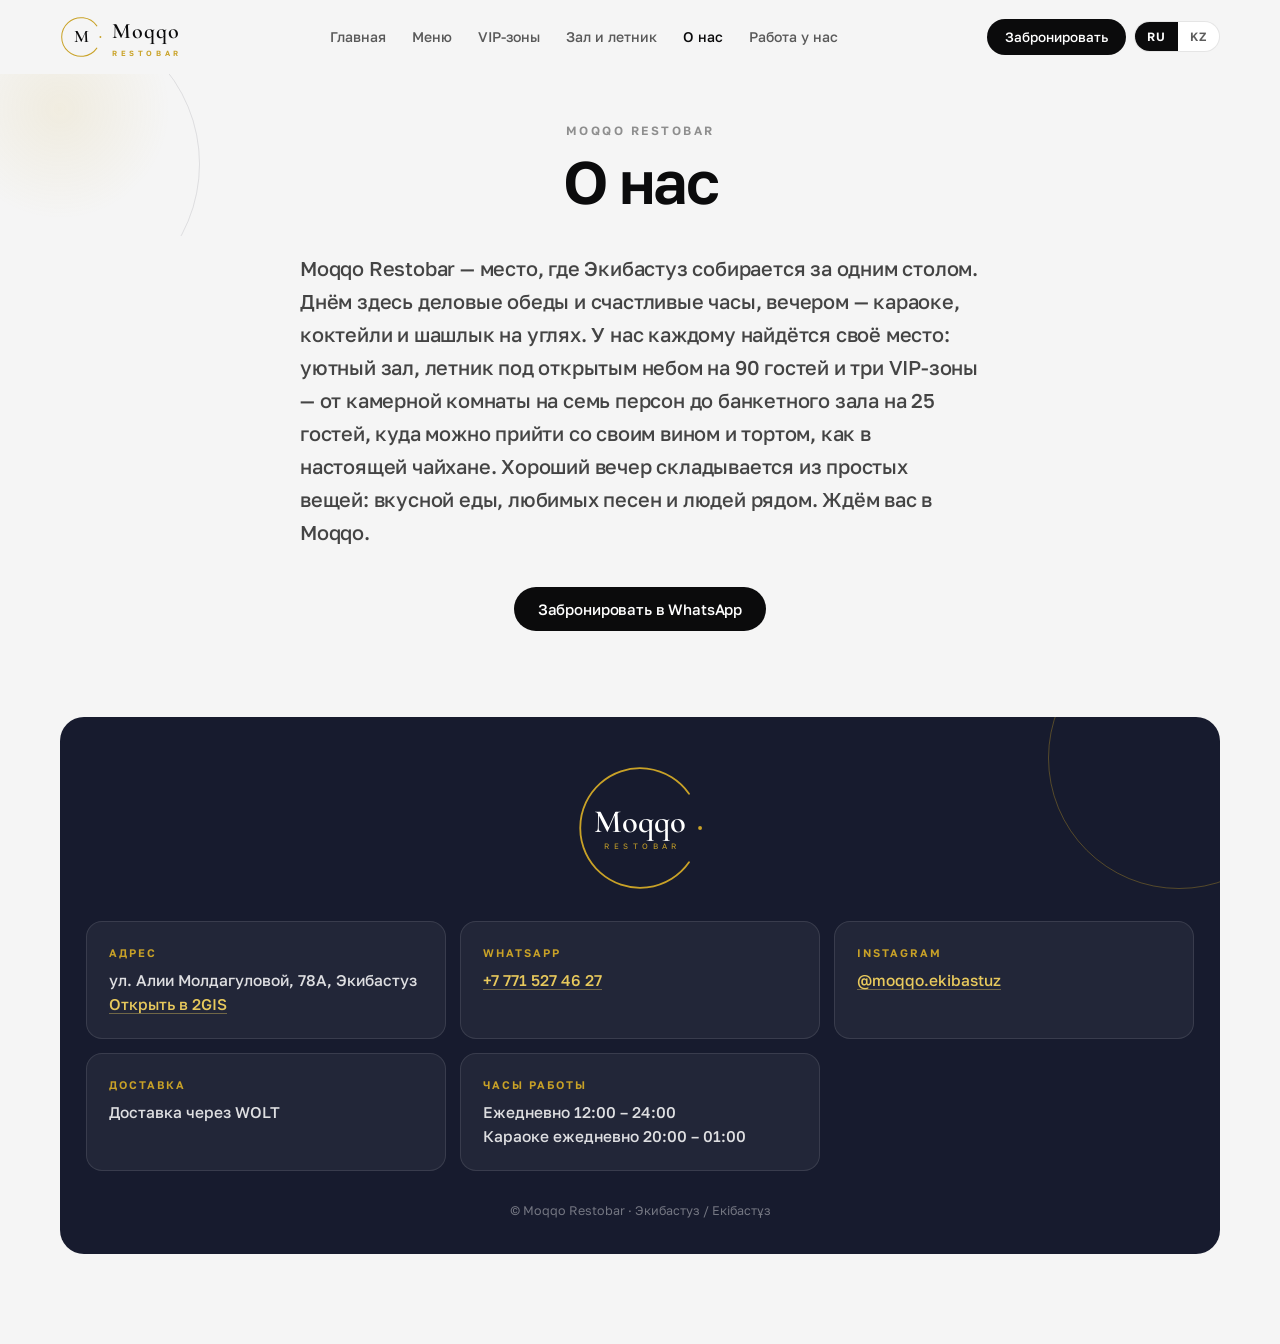
==== commit 6d43d1cb: "Редизайн: финтех-минимализм — Golos Text, чёрные пилюли, hero-видео, бегущие строки, FAQ Co-Authored" ====
--- a/about.html
+++ b/about.html
@@ -11,7 +11,7 @@
 <link rel="apple-touch-icon" href="img/icon-192.png">
 <link rel="preconnect" href="https://fonts.googleapis.com">
 <link rel="preconnect" href="https://fonts.gstatic.com" crossorigin>
-<link href="https://fonts.googleapis.com/css2?family=Cormorant+Garamond:wght@500;600;700&family=Manrope:wght@400;600;700&display=swap" rel="stylesheet">
+<link href="https://fonts.googleapis.com/css2?family=Cormorant+Garamond:wght@600&family=Golos+Text:wght@400;500;600&display=swap" rel="stylesheet">
 <link rel="stylesheet" href="css/style.css">
 </head><body data-page="about">
 <header class="site-header">
@@ -33,6 +33,7 @@
       <a href="jobs.html" data-i18n="nav.jobs"></a>
     </nav>
     <div class="header-right">
+      <a class="book-pill" data-book-wa href="#" target="_blank" rel="noopener" data-i18n="btn.bookShort"></a>
       <div class="lang-switch" role="group" aria-label="Язык">
         <button class="lang-btn" data-lang="ru">RU</button>
         <button class="lang-btn" data-lang="kz">KZ</button>
@@ -66,7 +67,7 @@
   <path d="M87.7 23.6 A46 46 0 1 0 87.7 76.4" fill="none" stroke="#c9a227" stroke-width="1.4" stroke-linecap="round"/>
   <circle cx="96.2" cy="50" r="1.5" fill="#c9a227"/>
   <text x="50" y="53" text-anchor="middle" font-family="Cormorant Garamond, Georgia, serif" font-size="25" font-weight="600" fill="currentColor">Moqqo</text>
-  <text x="52" y="66" text-anchor="middle" font-family="Manrope, sans-serif" font-size="6" letter-spacing="3.4" fill="#c9a227">RESTOBAR</text>
+  <text x="52" y="66" text-anchor="middle" font-family="Golos Text, sans-serif" font-size="6" letter-spacing="3.4" fill="#c9a227">RESTOBAR</text>
 </svg></div>
     <div class="foot-grid" data-contacts></div>
     <p class="copyright">© Moqqo Restobar · Экибастуз / Екібастұз</p>
--- a/css/style.css
+++ b/css/style.css
@@ -1,26 +1,31 @@
 /* ============================================================
-   MOQQO RESTOBAR — стили (светлая «альпийская» тема).
-   Палитра: светло-лавандовый фон, глубокий сливовый текст,
-   золото для цен и логотипа, фиолетовая и тёмная карточки-акценты.
-   Заголовки — Cormorant Garamond (элегантный serif с кириллицей).
-   Вёрстка mobile-first.
+   MOQQO RESTOBAR — стили (премиальный финтех-минимализм).
+   Фон #F5F5F5, чёрный текст, чёрные кнопки-пилюли,
+   тёмно-синие #171b2e карточки с золотом #c9a227.
+   Шрифт Golos Text (макс. вес 600), заголовки с плотным
+   межстрочным и отрицательным letter-spacing.
    ============================================================ */
 
 :root {
-  --bg: #f4f1fb;                 /* фон страницы */
-  --ink: #241c3d;                /* основной тёмный текст */
-  --ink-soft: rgba(36, 28, 61, 0.62);
-  --card: #ffffff;               /* белые карточки */
-  --card-purple: #6b5fce;        /* фиолетовая карточка-акцент */
-  --card-dark: #2b1a33;          /* тёмная карточка-акцент */
-  --gold: #b8912a;               /* золото — цены, логотип */
-  --gold-bright: #c9a227;
-  --line: rgba(36, 28, 61, 0.12);
-  --serif: "Cormorant Garamond", Georgia, serif;
-  --sans: "Manrope", -apple-system, "Segoe UI", sans-serif;
-  --radius: 26px;
-  --shadow: 0 18px 50px rgba(36, 28, 61, 0.1);
-  --shadow-soft: 0 8px 26px rgba(36, 28, 61, 0.08);
+  --bg: #f5f5f5;
+  --ink: #0b0b0c;                     /* основной чёрный */
+  --ink-60: rgba(0, 0, 0, 0.64);      /* вторичный текст */
+  --ink-40: rgba(0, 0, 0, 0.42);
+  --navy: #171b2e;                    /* тёмно-синие карточки */
+  --navy-2: #1e2440;
+  --gold: #c9a227;                    /* золото под логотип */
+  --gold-soft: #e8c95c;
+  --line: rgba(0, 0, 0, 0.1);
+  --white: #ffffff;
+  --sans: "Golos Text", -apple-system, "Segoe UI", sans-serif;
+  --serif: "Cormorant Garamond", Georgia, serif; /* только для знака Moqqo */
+  --r-s: 16px;
+  --r-m: 20px;
+  --r-l: 24px;
+  --r-xl: 30px;
+  --shadow: 0 16px 44px rgba(23, 27, 46, 0.1);
+  --shadow-soft: 0 6px 20px rgba(23, 27, 46, 0.06);
+  --tr: 200ms ease;
 }
 
 * { margin: 0; padding: 0; box-sizing: border-box; }
@@ -36,17 +41,18 @@
   color: var(--ink);
   font-family: var(--sans);
   font-size: 16px;
-  line-height: 1.6;
+  line-height: 1.55;
   -webkit-font-smoothing: antialiased;
   overflow-x: hidden;
 }
 
-img { max-width: 100%; display: block; }
+img, video { max-width: 100%; display: block; }
 a { color: inherit; text-decoration: none; }
 
-h1, h2, h3 { font-family: var(--serif); font-weight: 600; line-height: 1.12; letter-spacing: 0.01em; }
-
-.wrap { width: min(1100px, 100% - 40px); margin-inline: auto; }
+h1, h2, h3 { font-weight: 600; letter-spacing: -0.03em; line-height: 1.06; }
+h1 { letter-spacing: -0.04em; }
+
+.wrap { width: min(1160px, 100% - 32px); margin-inline: auto; }
 
 .sr-only {
   position: absolute; width: 1px; height: 1px; overflow: hidden;
@@ -54,47 +60,68 @@
 }
 
 .gold { color: var(--gold); }
-.dim { color: var(--ink-soft); }
-.gold-link { color: var(--gold); border-bottom: 1px solid rgba(184, 145, 42, 0.35); }
-
-/* ---------- Шапка ---------- */
+.dim { color: var(--ink-60); }
+.gold-link { color: inherit; border-bottom: 1px solid var(--ink-40); transition: border-color var(--tr); }
+.gold-link:hover { border-color: var(--ink); }
+
+/* ---------- Появление при скролле ---------- */
+.rv { opacity: 0; transform: translateY(22px); transition: opacity 600ms ease, transform 600ms ease; }
+.rv.in { opacity: 1; transform: none; }
+@media (prefers-reduced-motion: reduce) { .rv { opacity: 1; transform: none; } }
+
+/* ---------- Шапка (прозрачная поверх hero) ---------- */
 .site-header {
   position: sticky; top: 0; z-index: 50;
-  background: rgba(244, 241, 251, 0.82);
-  backdrop-filter: blur(16px);
-  -webkit-backdrop-filter: blur(16px);
-  border-bottom: 1px solid var(--line);
+  background: transparent;
+  transition: background var(--tr), box-shadow var(--tr), backdrop-filter var(--tr);
+}
+.site-header.scrolled {
+  background: rgba(245, 245, 245, 0.82);
+  backdrop-filter: blur(14px);
+  -webkit-backdrop-filter: blur(14px);
+  box-shadow: 0 1px 0 var(--line);
 }
 .header-in {
   display: flex; align-items: center; justify-content: space-between;
-  gap: 12px; padding: 12px 0;
+  gap: 12px; padding: 14px 0;
 }
 .brand { display: flex; align-items: center; gap: 10px; color: var(--ink); }
-.brand svg { width: 44px; height: 44px; flex: none; }
-.brand-name { font-family: var(--serif); font-size: 22px; font-weight: 600; letter-spacing: 0.06em; }
-.brand-sub { display: block; font-family: var(--sans); font-size: 8px; font-weight: 600; letter-spacing: 4px; color: var(--gold); text-transform: uppercase; }
-
-.main-nav { display: flex; gap: 24px; font-size: 14px; font-weight: 600; }
-.main-nav a { color: var(--ink-soft); transition: color 0.2s; padding: 4px 0; }
+.brand svg { width: 42px; height: 42px; flex: none; }
+.brand-name { font-family: var(--serif); font-size: 22px; font-weight: 600; letter-spacing: 0.04em; }
+.brand-sub { display: block; font-family: var(--sans); font-size: 7.5px; font-weight: 600; letter-spacing: 3.6px; color: var(--gold); text-transform: uppercase; }
+
+.main-nav { display: flex; gap: 26px; font-size: 14px; font-weight: 500; }
+.main-nav a { color: var(--ink-60); transition: color var(--tr); padding: 4px 0; }
 .main-nav a:hover, .main-nav a.active { color: var(--ink); }
 
-.header-right { display: flex; align-items: center; gap: 10px; }
+.header-right { display: flex; align-items: center; gap: 8px; }
+
+.book-pill {
+  display: inline-flex; align-items: center;
+  background: var(--ink); color: #fff;
+  font: 500 13.5px var(--sans);
+  border-radius: 99px; padding: 10px 18px;
+  transition: background var(--tr);
+  white-space: nowrap;
+}
+.book-pill:hover { background: #000; }
+@media (max-width: 599px) { .book-pill { display: none; } }
 
 .lang-switch {
   display: flex; border: 1px solid var(--line); border-radius: 99px; overflow: hidden;
   background: #fff;
 }
 .lang-btn {
-  background: none; border: 0; color: var(--ink-soft); font: 600 12px var(--sans);
-  padding: 6px 12px; cursor: pointer; letter-spacing: 1px;
+  background: none; border: 0; color: var(--ink-60); font: 600 12px var(--sans);
+  padding: 7px 12px; cursor: pointer; letter-spacing: 1px; transition: background var(--tr), color var(--tr);
 }
 .lang-btn.on { background: var(--ink); color: #fff; }
 
-/* Бургер (только мобильный) */
+/* Бургер */
 .burger {
   display: flex; flex-direction: column; gap: 5px; justify-content: center;
-  width: 42px; height: 42px; padding: 10px;
-  background: #fff; border: 1px solid var(--line); border-radius: 12px; cursor: pointer;
+  width: 42px; height: 42px; padding: 11px;
+  background: #fff; border: 1px solid var(--line); border-radius: 99px; cursor: pointer;
 }
 .burger span { height: 1.5px; background: var(--ink); transition: transform 0.25s, opacity 0.25s; }
 .burger.open span:nth-child(1) { transform: translateY(6.5px) rotate(45deg); }
@@ -103,252 +130,335 @@
 
 @media (max-width: 899px) {
   .main-nav {
-    position: fixed; inset: 67px 0 auto 0; z-index: 49;
+    position: fixed; inset: 70px 16px auto 16px; z-index: 49;
     flex-direction: column; gap: 0;
-    background: #fff;
-    border-bottom: 1px solid var(--line);
-    box-shadow: 0 24px 50px rgba(36, 28, 61, 0.16);
+    background: #fff; border-radius: var(--r-m);
+    box-shadow: var(--shadow);
     max-height: 0; overflow: hidden; transition: max-height 0.3s ease;
   }
-  .main-nav.open { max-height: 420px; }
+  .main-nav.open { max-height: 440px; }
   .main-nav a { padding: 15px 22px; font-size: 16px; border-top: 1px solid var(--line); }
+  .main-nav a:first-child { border-top: 0; }
 }
 @media (min-width: 900px) {
   .burger { display: none; }
 }
 
-/* ---------- Hero (стеклянная панель поверх фото) ---------- */
-.hero { padding: 14px 0 0; }
-.hero-photo {
+/* ---------- Кнопки: чёрные пилюли ---------- */
+.btn {
+  display: inline-flex; align-items: center; justify-content: center; gap: 12px;
+  font: 500 15px var(--sans); letter-spacing: -0.01em;
+  background: var(--ink); color: #fff;
+  padding: 13px 24px; border-radius: 99px; border: 0;
+  cursor: pointer; transition: background var(--tr), transform var(--tr);
+}
+.btn:hover { background: #000; }
+.btn:active { transform: scale(0.97); }
+.btn-gold { background: var(--ink); color: #fff; }        /* исторические классы */
+.btn-line { background: #fff; color: var(--ink); border: 1px solid var(--line); }
+.btn-line:hover { background: #ececec; }
+.btn-block { width: 100%; }
+
+/* белый кружок со стрелкой внутри главных кнопок */
+.btn .arr {
+  display: inline-flex; align-items: center; justify-content: center;
+  width: 28px; height: 28px; border-radius: 50%;
+  background: #fff; color: var(--ink);
+  font-size: 14px; line-height: 1; flex: none;
+  margin-right: -8px;
+  transition: transform var(--tr);
+}
+.btn:hover .arr { transform: translateX(3px); }
+.btn-line .arr { background: var(--ink); color: #fff; }
+
+/* ---------- Секции ---------- */
+.section { padding: 56px 0; }
+.sec-head { margin-bottom: 30px; }
+.sec-head.center { text-align: center; }
+.eyebrow { color: var(--ink-40); font-size: 12px; font-weight: 600; letter-spacing: 2.5px; text-transform: uppercase; margin-bottom: 10px; }
+.sec-head h2 { font-size: clamp(30px, 5.6vw, 48px); }
+.divider { display: none; }
+
+/* ---------- Hero: карточка с медиа на весь экран ---------- */
+.hero-fin { padding: 6px 0 0; }
+.hero-card {
   position: relative; overflow: hidden;
-  border-radius: var(--radius);
-  min-height: 78svh;
-  display: flex; flex-direction: column; justify-content: center;
+  border-radius: var(--r-l);
+  min-height: calc(100svh - 90px);
+  display: flex; flex-direction: column; justify-content: flex-end;
+  background: var(--navy);
   box-shadow: var(--shadow);
   isolation: isolate;
 }
-.hero-photo > .hero-bg {
-  position: absolute; inset: -12% 0; z-index: -1;
-  will-change: transform;
-}
-/* лёгкая вуаль поверх фото — чтобы белый текст читался */
-.hero-photo::before {
+.hero-media { position: absolute; inset: 0; z-index: -1; }
+.hero-media video, .hero-media img { width: 100%; height: 100%; object-fit: cover; }
+/* заглушка, пока нет hero.mp4 / hero.jpg */
+.hero-media .hero-fallback {
+  width: 100%; height: 100%;
+  background:
+    radial-gradient(ellipse 90% 60% at 75% 20%, rgba(201, 162, 39, 0.16), transparent 60%),
+    radial-gradient(ellipse 70% 50% at 20% 85%, rgba(94, 84, 160, 0.25), transparent 65%),
+    linear-gradient(160deg, #21263e, var(--navy) 55%, #101322);
+  display: flex; align-items: center; justify-content: center;
+}
+.hero-fallback svg { width: min(260px, 50vw); height: auto; color: rgba(255, 255, 255, 0.9); opacity: 0.4; transform: translateY(-16%); }
+/* вуаль для читаемости текста */
+.hero-card::before {
   content: ""; position: absolute; inset: 0; z-index: 0; pointer-events: none;
-  background: linear-gradient(180deg, rgba(48, 34, 76, 0.38), rgba(48, 34, 76, 0.16) 48%, rgba(36, 28, 61, 0.3));
-}
-.hero-glass, .hero-chips { position: relative; z-index: 1; }
-.hero-bg svg, .hero-bg img { width: 100%; height: 100%; object-fit: cover; display: block; }
-
-.hero-glass {
-  margin: auto 20px;
-  padding: 40px 22px 30px;
-  border-radius: 22px;
-  background: rgba(255, 255, 255, 0.14);
-  border: 1px solid rgba(255, 255, 255, 0.38);
-  backdrop-filter: blur(8px);
-  -webkit-backdrop-filter: blur(8px);
-  text-align: center;
-  color: #fff;
-}
-.hero-glass .logo-hero { width: min(210px, 56vw); height: auto; margin-inline: auto; color: #fff; filter: drop-shadow(0 4px 20px rgba(20, 10, 40, 0.35)); }
-.hero h1 { font-size: clamp(34px, 7vw, 58px); margin: 14px 0 8px; font-weight: 600; letter-spacing: 0.04em; text-shadow: 0 2px 24px rgba(20, 10, 40, 0.4); }
-.hero .slogan {
-  color: rgba(255, 255, 255, 0.92); font-size: clamp(15px, 2.4vw, 18px);
-  max-width: 520px; margin: 0 auto 26px; text-shadow: 0 1px 14px rgba(20, 10, 40, 0.45);
-}
-.hero-btns { display: flex; gap: 12px; justify-content: center; flex-wrap: wrap; }
-
-/* стеклянные чипы-контакты внизу hero */
-.hero-chips {
-  display: flex; gap: 8px; flex-wrap: wrap; justify-content: center;
-  margin: 0 20px 20px;
-}
-.hero-chips a {
-  font: 600 12.5px var(--sans); color: #fff;
-  background: rgba(255, 255, 255, 0.16);
-  border: 1px solid rgba(255, 255, 255, 0.34);
-  backdrop-filter: blur(8px);
-  -webkit-backdrop-filter: blur(8px);
-  border-radius: 99px; padding: 9px 16px;
-  display: inline-flex; align-items: center; gap: 7px;
-}
-
-/* ---------- Кнопки ---------- */
-.btn {
-  display: inline-flex; align-items: center; justify-content: center; gap: 9px;
-  font: 600 15px var(--sans); letter-spacing: 0.2px;
-  padding: 14px 30px; border-radius: 99px; border: 1px solid transparent;
-  cursor: pointer; transition: transform 0.15s, box-shadow 0.2s, background 0.2s;
-}
-.btn:active { transform: scale(0.97); }
-.btn-gold { background: #fff; color: var(--ink); box-shadow: 0 10px 30px rgba(20, 10, 40, 0.25); }
-.btn-gold:hover { background: #f3effe; }
-.btn-line { border-color: rgba(255, 255, 255, 0.55); color: #fff; background: rgba(255, 255, 255, 0.12); backdrop-filter: blur(6px); }
-.btn-line:hover { background: rgba(255, 255, 255, 0.22); }
-/* на светлом фоне — тёмные варианты */
-.on-light .btn-gold, .section .btn-gold { background: var(--ink); color: #fff; box-shadow: 0 12px 30px rgba(36, 28, 61, 0.28); }
-.on-light .btn-gold:hover, .section .btn-gold:hover { background: #372c58; }
-.on-light .btn-line, .section .btn-line { border-color: var(--ink); color: var(--ink); background: #fff; }
-.on-light .btn-line:hover, .section .btn-line:hover { background: #ece7fa; }
-.btn-block { width: 100%; }
-
-/* ---------- Секции ---------- */
-.section { padding: 58px 0; }
-.sec-head { text-align: center; margin-bottom: 34px; }
-.eyebrow { color: var(--gold); font-size: 12px; font-weight: 700; letter-spacing: 3.5px; text-transform: uppercase; margin-bottom: 8px; }
-.sec-head h2 { font-size: clamp(30px, 5.6vw, 46px); }
-.divider { display: flex; align-items: center; justify-content: center; gap: 10px; margin-top: 14px; }
-.divider span { width: 54px; height: 1px; background: rgba(184, 145, 42, 0.4); }
-.divider i { width: 5px; height: 5px; border-radius: 50%; background: var(--gold); }
-
-/* ---------- Акции (стиль референса: фиолетовая, тёмная, белая) ---------- */
-.promo-grid { display: grid; gap: 16px; }
-.promo-card {
-  border-radius: var(--radius); padding: 30px 26px;
-  background: var(--card); color: var(--ink);
-  border: 1px solid var(--line);
+  background: linear-gradient(180deg, rgba(10, 12, 22, 0.18), transparent 40%, rgba(10, 12, 22, 0.55) 88%);
+}
+
+.hero-overlay {
+  position: relative; z-index: 1;
+  padding: 90px 22px 26px;
+  color: #fff; max-width: 720px;
+}
+.hero-overlay h1 {
+  font-size: clamp(34px, 7.4vw, 72px);
+  margin-bottom: 14px;
+}
+.hero-overlay .hero-sub {
+  color: rgba(255, 255, 255, 0.78);
+  font-size: clamp(15px, 2.3vw, 19px);
+  max-width: 430px; margin-bottom: 26px;
+}
+.hero-overlay .btn { background: #fff; color: var(--ink); }
+.hero-overlay .btn:hover { background: #e9e9e9; }
+.hero-overlay .btn .arr { background: var(--ink); color: #fff; }
+
+/* ---------- Бегущая строка ---------- */
+.marquee {
+  position: relative; z-index: 1; overflow: hidden;
+  border-top: 1px solid rgba(255, 255, 255, 0.16);
+  padding: 15px 0; color: rgba(255, 255, 255, 0.85);
+}
+.marquee-track {
+  display: flex; width: max-content;
+  animation: marq 22s linear infinite;
+}
+.marquee.slow .marquee-track { animation-duration: 30s; }
+.marquee-track span {
+  white-space: nowrap; font-size: 13.5px; font-weight: 500;
+  padding: 0 14px; display: inline-flex; align-items: center; gap: 28px;
+}
+.marquee-track span::after { content: "·"; color: var(--gold); font-size: 18px; }
+@keyframes marq { to { transform: translateX(-50%); } }
+@media (prefers-reduced-motion: reduce) { .marquee-track { animation: none; } }
+
+/* тёмная бегущая строка на светлом фоне (вторая, внизу главной) */
+.marquee-band { padding: 0; margin: 10px 0; }
+.marquee-band .marquee {
+  border-top: 1px solid var(--line); border-bottom: 1px solid var(--line);
+  color: var(--ink-60);
+}
+
+/* ---------- «Знакомьтесь, Moqqo.» ---------- */
+.about-split { display: grid; gap: 26px; align-items: start; }
+.about-split h2 { font-size: clamp(32px, 5.4vw, 52px); margin-bottom: 22px; }
+.about-split .lead {
+  font-size: clamp(19px, 2.6vw, 24px);
+  line-height: 1.45; color: rgba(0, 0, 0, 0.7);
+  letter-spacing: -0.01em; font-weight: 500;
+}
+@media (min-width: 900px) { .about-split { grid-template-columns: 5fr 7fr; gap: 48px; } }
+
+/* ---------- Сетка карточек на главной ---------- */
+.cards-grid { display: grid; gap: 14px; }
+@media (min-width: 800px) {
+  .cards-grid { grid-template-columns: repeat(2, 1fr); }
+  .card-wide { grid-column: 1 / -1; }
+}
+.card-wide {
+  background: #fff; border-radius: var(--r-l); padding: 26px;
   box-shadow: var(--shadow-soft);
-}
-.promo-card:nth-child(3n+1) { background: var(--card-purple); color: #fff; border: 0; }
-.promo-card:nth-child(3n+2) { background: var(--card-dark); color: #fff; border: 0; }
-.promo-card:nth-child(3n+1) p, .promo-card:nth-child(3n+2) p { color: rgba(255, 255, 255, 0.82); }
-.promo-icon { font-size: 30px; margin-bottom: 12px; }
-.promo-card h3 { font-size: 24px; margin-bottom: 8px; }
-.promo-card p { color: var(--ink-soft); font-size: 14.5px; }
-@media (min-width: 700px) { .promo-grid { grid-template-columns: repeat(3, 1fr); } }
-
-/* ---------- Фото-блок (общий): фото или заглушка ---------- */
+  display: flex; flex-direction: column; gap: 18px;
+}
+.card-wide h3 { font-size: clamp(24px, 3.6vw, 34px); }
+.card-wide .photo-box { aspect-ratio: 16 / 7; }
+.card-wide p { color: var(--ink-60); font-size: 16px; max-width: 640px; }
+
+.card-dark {
+  background: var(--navy); color: #fff;
+  border-radius: var(--r-l); padding: 30px 26px;
+  min-height: 210px;
+  display: flex; flex-direction: column; justify-content: space-between; gap: 16px;
+  position: relative; overflow: hidden;
+}
+.card-dark::after {
+  content: ""; position: absolute; top: -70px; right: -70px;
+  width: 190px; height: 190px; border-radius: 50%;
+  border: 1px solid rgba(201, 162, 39, 0.4);
+}
+.card-dark h3 { font-size: clamp(24px, 3.4vw, 32px); }
+.card-dark p { color: rgba(255, 255, 255, 0.72); font-size: 15px; max-width: 420px; }
+.card-dark .gold-dot { color: var(--gold); font-size: 22px; line-height: 1; }
+
+/* ---------- Фото-слот: файл или заглушка ---------- */
 .photo-box {
-  position: relative; overflow: hidden; border-radius: 18px;
-  background: linear-gradient(150deg, #d9d0f0, #b1a4dd 55%, #8d7fc7);
+  position: relative; overflow: hidden; border-radius: var(--r-s);
+  background: linear-gradient(150deg, #e9e9ea, #dcdce0 55%, #cfcfd6);
 }
 .photo-box .ph-in {
   position: absolute; inset: 0;
   display: flex; flex-direction: column; align-items: center; justify-content: center; gap: 8px;
-  color: rgba(255, 255, 255, 0.85); font-size: 11px; font-weight: 700;
+  color: var(--ink-40); font-size: 11px; font-weight: 600;
   letter-spacing: 2px; text-transform: uppercase;
   will-change: transform;
 }
 .photo-box .ph-in img { position: absolute; inset: 0; width: 100%; height: 100%; object-fit: cover; }
-.ph-ring { width: 32px; height: 32px; border: 1.5px solid rgba(255, 255, 255, 0.9); border-radius: 50%; border-right-color: transparent; }
-
-/* ---------- Превью VIP на главной ---------- */
-.vip-preview { display: grid; gap: 16px; }
-.vip-mini {
-  background: var(--card); border: 1px solid var(--line); border-radius: var(--radius);
-  padding: 14px 14px 22px; transition: transform 0.2s, box-shadow 0.2s;
-  box-shadow: var(--shadow-soft); display: block;
-}
-.vip-mini:hover { transform: translateY(-4px); box-shadow: var(--shadow); }
-.vip-mini .photo-box { aspect-ratio: 16 / 10; margin-bottom: 16px; }
-.vip-mini h3 { font-size: 25px; margin: 0 8px 4px; }
-.vip-mini p { font-size: 14px; margin: 0 8px; }
-.vip-mini .gold { font-weight: 700; font-size: 12px; letter-spacing: 1.5px; text-transform: uppercase; }
-@media (min-width: 700px) { .vip-preview { grid-template-columns: repeat(3, 1fr); } }
-
-/* ---------- Карточка-фича (зал / летник) ---------- */
-.feature-card {
-  background: var(--card); border: 1px solid var(--line); border-radius: var(--radius);
-  padding: 32px 26px; margin-bottom: 20px; box-shadow: var(--shadow-soft);
-}
-.feature-card h3 { font-size: 30px; margin-bottom: 10px; }
-.feature-card p { color: var(--ink-soft); }
-.stats { display: flex; gap: 30px; margin-top: 22px; flex-wrap: wrap; }
-.stat b { display: block; font-family: var(--serif); font-size: 40px; font-weight: 600; color: var(--gold); line-height: 1; }
-.stat span { font-size: 13px; color: var(--ink-soft); }
-
-/* ---------- Галерея (фото или заглушки, с параллаксом) ---------- */
-.gallery { display: grid; grid-template-columns: repeat(2, 1fr); gap: 12px; margin-top: 20px; }
-.gallery .photo-box { aspect-ratio: 4 / 3; }
-@media (min-width: 700px) { .gallery { grid-template-columns: repeat(3, 1fr); } }
-
-/* ---------- Контакты ---------- */
-.contacts-grid { display: grid; gap: 16px; }
-.contact-card {
-  background: var(--card); border: 1px solid var(--line); border-radius: 20px;
-  padding: 22px; box-shadow: var(--shadow-soft);
-}
-.contact-card strong { display: block; color: var(--gold); font-size: 11.5px; letter-spacing: 2px; text-transform: uppercase; margin-bottom: 7px; }
-.contact-card p { font-size: 15.5px; }
-@media (min-width: 700px) { .contacts-grid { grid-template-columns: repeat(2, 1fr); } }
+.ph-ring { width: 32px; height: 32px; border: 1.5px solid var(--gold); border-radius: 50%; border-right-color: transparent; }
+
+/* тёмный вариант заглушки (VIP-карточки) */
+.photo-box.dark { background: linear-gradient(155deg, var(--navy-2), var(--navy) 60%, #10131f); }
+.photo-box.dark .ph-in { color: rgba(255, 255, 255, 0.45); }
+
+/* ---------- Акции: тёмные и золотые карточки ---------- */
+.promo-grid { display: grid; gap: 14px; }
+.promo-card {
+  border-radius: var(--r-l); padding: 30px 26px;
+  background: var(--navy); color: #fff;
+  min-height: 200px;
+  display: flex; flex-direction: column; justify-content: flex-end; gap: 8px;
+  position: relative; overflow: hidden;
+}
+.promo-card:nth-child(3n+2) { background: var(--gold); color: var(--navy); }
+.promo-card:nth-child(3n+2) p { color: rgba(23, 27, 46, 0.78); }
+.promo-card::after {
+  content: ""; position: absolute; top: -60px; right: -60px;
+  width: 170px; height: 170px; border-radius: 50%;
+  border: 1px solid rgba(255, 255, 255, 0.28);
+}
+.promo-icon { font-size: 28px; position: absolute; top: 24px; left: 26px; }
+.promo-card h3 { font-size: 23px; }
+.promo-card p { color: rgba(255, 255, 255, 0.72); font-size: 14.5px; }
+@media (min-width: 700px) { .promo-grid { grid-template-columns: repeat(3, 1fr); } }
+
+/* ---------- VIP: большие карточки с фото на весь фон ---------- */
+.vip-preview { display: grid; gap: 14px; }
+.vip-big {
+  position: relative; overflow: hidden;
+  border-radius: var(--r-xl);
+  min-height: 380px;
+  display: flex; flex-direction: column; justify-content: flex-end;
+  isolation: isolate;
+  transition: transform var(--tr);
+}
+.vip-big:hover { transform: translateY(-4px); }
+.vip-big .photo-box { position: absolute; inset: 0; z-index: -1; border-radius: 0; }
+.vip-big .ph-in { justify-content: flex-start; padding-top: 56px; }
+.vip-big::before {
+  content: ""; position: absolute; inset: 0; z-index: 0;
+  background: linear-gradient(180deg, transparent 35%, rgba(10, 12, 22, 0.62));
+}
+.vip-big-overlay { position: relative; z-index: 1; padding: 24px 22px; color: #fff; display: flex; flex-direction: column; gap: 6px; align-items: flex-start; }
+.vip-big-overlay h3 { font-size: clamp(26px, 4vw, 34px); }
+.vip-big-overlay .vip-line { color: rgba(255, 255, 255, 0.78); font-size: 14px; }
+.vip-big-overlay .vip-price { color: var(--gold-soft); font-weight: 600; font-size: 15px; }
+.vip-big-overlay .btn { margin-top: 12px; background: #fff; color: var(--ink); padding: 10px 18px; font-size: 14px; }
+.vip-big-overlay .btn .arr { background: var(--ink); color: #fff; width: 24px; height: 24px; font-size: 12px; }
+@media (min-width: 900px) { .vip-preview { grid-template-columns: repeat(3, 1fr); } }
+
+/* ---------- FAQ-аккордеон ---------- */
+.faq-list { max-width: 760px; margin-inline: auto; display: flex; flex-direction: column; gap: 10px; }
+.faq-item {
+  background: #fff; border-radius: var(--r-s);
+  box-shadow: var(--shadow-soft);
+  overflow: hidden;
+}
+.faq-item summary {
+  list-style: none; cursor: pointer;
+  display: flex; justify-content: space-between; align-items: center; gap: 14px;
+  padding: 18px 20px;
+  font-weight: 600; font-size: 15.5px; letter-spacing: -0.01em;
+  transition: background var(--tr);
+}
+.faq-item summary::-webkit-details-marker { display: none; }
+.faq-item summary:hover { background: #fafafa; }
+.faq-item summary .faq-x {
+  flex: none; width: 26px; height: 26px; border-radius: 50%;
+  background: var(--bg); color: var(--ink);
+  display: inline-flex; align-items: center; justify-content: center;
+  font-size: 15px; font-weight: 500; transition: transform var(--tr), background var(--tr), color var(--tr);
+}
+.faq-item[open] summary .faq-x { transform: rotate(45deg); background: var(--ink); color: #fff; }
+.faq-item .faq-a { padding: 0 20px 18px; color: var(--ink-60); font-size: 14.5px; }
 
 /* ---------- Меню: чипсы категорий ---------- */
 .cat-nav {
-  position: sticky; top: 67px; z-index: 40;
+  position: sticky; top: 66px; z-index: 40;
   display: flex; gap: 8px; overflow-x: auto; padding: 12px 0;
-  background: rgba(244, 241, 251, 0.92); backdrop-filter: blur(10px);
+  background: rgba(245, 245, 245, 0.9); backdrop-filter: blur(10px);
   -webkit-backdrop-filter: blur(10px);
   scrollbar-width: none; -webkit-overflow-scrolling: touch;
 }
 .cat-nav::-webkit-scrollbar { display: none; }
 .chip {
-  flex: none; font-size: 13px; font-weight: 600; padding: 9px 18px; border-radius: 99px;
-  border: 1px solid var(--line); color: var(--ink-soft); white-space: nowrap;
-  background: #fff; transition: color 0.2s, background 0.2s;
+  flex: none; font-size: 13px; font-weight: 500; padding: 9px 18px; border-radius: 99px;
+  border: 1px solid var(--line); color: var(--ink-60); white-space: nowrap;
+  background: #fff; transition: color var(--tr), background var(--tr);
 }
 .chip:hover { color: #fff; background: var(--ink); border-color: var(--ink); }
 
-/* ---------- Меню: карточки блюд (фото у каждого) ---------- */
-.menu-cat { padding: 42px 0 10px; scroll-margin-top: 130px; }
-.dish-grid { display: grid; gap: 16px; }
+/* ---------- Меню: карточки блюд ---------- */
+.menu-cat { padding: 40px 0 8px; scroll-margin-top: 126px; }
+.dish-grid { display: grid; gap: 14px; }
 @media (min-width: 640px) { .dish-grid { grid-template-columns: repeat(2, 1fr); } }
 @media (min-width: 980px) { .dish-grid { grid-template-columns: repeat(3, 1fr); } }
 
 .subhead {
-  grid-column: 1 / -1; font-family: var(--serif); font-size: 26px; font-weight: 600; color: var(--ink);
+  grid-column: 1 / -1; font-size: 24px; font-weight: 600; letter-spacing: -0.02em;
   margin: 18px 0 2px; display: flex; align-items: center; gap: 14px;
 }
 .subhead::after { content: ""; flex: 1; height: 1px; background: var(--line); }
 
 .dish {
-  background: var(--card); border: 1px solid var(--line);
-  border-radius: 22px; padding: 12px 12px 16px;
+  background: #fff; border-radius: var(--r-m); padding: 10px 10px 16px;
   display: flex; flex-direction: column; gap: 4px;
   box-shadow: var(--shadow-soft);
-  transition: transform 0.2s, box-shadow 0.2s;
+  transition: transform var(--tr), box-shadow var(--tr);
 }
 .dish:hover { transform: translateY(-3px); box-shadow: var(--shadow); }
 .dish .photo-box { aspect-ratio: 16 / 10; margin-bottom: 12px; }
-.dish-body { display: flex; flex-direction: column; gap: 4px; flex: 1; padding: 0 6px; }
+.dish-body { display: flex; flex-direction: column; gap: 4px; flex: 1; padding: 0 8px; }
 
 .dish-head { display: flex; align-items: baseline; gap: 8px; }
-.dish-name { font-family: var(--sans); font-weight: 700; font-size: 15.5px; line-height: 1.35; }
-.dish-dots { flex: 1; border-bottom: 1px dotted rgba(184, 145, 42, 0.5); transform: translateY(-4px); min-width: 14px; }
-.dish-price { font-family: var(--serif); font-weight: 700; color: var(--gold); font-size: 19px; white-space: nowrap; }
-.dish-desc { color: var(--ink-soft); font-size: 13.5px; }
-.dish-note { display: inline-block; margin-left: 7px; font-size: 11.5px; color: var(--ink-soft); font-weight: 400; }
+.dish-name { font-weight: 600; font-size: 15.5px; line-height: 1.3; letter-spacing: -0.01em; }
+.dish-dots { flex: 1; border-bottom: 1px dotted var(--ink-40); transform: translateY(-4px); min-width: 14px; }
+.dish-price { font-weight: 600; font-size: 15.5px; white-space: nowrap; letter-spacing: -0.01em; }
+.dish-desc { color: var(--ink-60); font-size: 13.5px; }
+.dish-note { display: inline-block; margin-left: 7px; font-size: 11.5px; color: var(--ink-40); font-weight: 400; }
 .chef-tag {
   display: inline-block; margin-left: 7px; vertical-align: 2px;
   font-size: 10px; letter-spacing: 1px; text-transform: uppercase;
-  color: #fff; background: var(--card-purple); border-radius: 99px; padding: 2px 9px;
+  color: #fff; background: var(--navy); border-radius: 99px; padding: 2px 9px;
 }
 
 .add-btn {
-  align-self: flex-start; margin-top: auto; padding-top: 0;
-  font: 700 13px var(--sans); color: var(--ink);
-  background: var(--bg); border: 1px solid var(--line);
-  border-radius: 99px; padding: 8px 18px; cursor: pointer; margin-top: 10px;
-  transition: background 0.2s, color 0.2s, border-color 0.2s;
-}
-.add-btn:hover { background: var(--ink); color: #fff; border-color: var(--ink); }
-.add-btn.added { background: var(--card-purple); color: #fff; border-color: var(--card-purple); }
+  align-self: flex-start;
+  font: 500 13px var(--sans); color: #fff;
+  background: var(--ink); border: 0;
+  border-radius: 99px; padding: 9px 18px; cursor: pointer; margin-top: 10px;
+  transition: background var(--tr);
+}
+.add-btn:hover { background: #000; }
+.add-btn.added { background: var(--gold); color: var(--navy); }
 
 /* ---------- Плавающая кнопка корзины ---------- */
 .cart-fab {
-  position: fixed; right: 18px; bottom: 18px; z-index: 60;
+  position: fixed; right: 16px; bottom: 16px; z-index: 60;
   display: none; align-items: center; justify-content: center;
-  width: 60px; height: 60px; border-radius: 50%;
-  background: var(--ink); color: #fff; box-shadow: 0 14px 34px rgba(36, 28, 61, 0.42);
-  transition: transform 0.15s;
+  width: 58px; height: 58px; border-radius: 50%;
+  background: var(--ink); color: #fff; box-shadow: 0 14px 34px rgba(0, 0, 0, 0.32);
+  transition: transform var(--tr);
 }
 .cart-fab.show { display: flex; }
 .cart-fab:active { transform: scale(0.94); }
-.cart-fab svg { width: 26px; height: 26px; }
+.cart-fab svg { width: 25px; height: 25px; }
 .fab-count {
   position: absolute; top: -4px; right: -4px;
   min-width: 22px; height: 22px; padding: 0 5px;
-  background: var(--gold-bright); color: #fff; border: 2px solid var(--bg);
-  border-radius: 99px; font: 700 11.5px var(--sans);
+  background: var(--gold); color: var(--navy); border: 2px solid var(--bg);
+  border-radius: 99px; font: 600 11.5px var(--sans);
   display: flex; align-items: center; justify-content: center;
 }
 
@@ -356,35 +466,36 @@
 .cart-list { display: flex; flex-direction: column; gap: 10px; }
 .cart-row {
   display: flex; align-items: center; gap: 12px;
-  background: var(--card); border: 1px solid var(--line);
-  border-radius: 18px; padding: 14px 16px; box-shadow: var(--shadow-soft);
+  background: #fff; border-radius: var(--r-s);
+  padding: 14px 16px; box-shadow: var(--shadow-soft);
 }
 .cart-info { flex: 1; min-width: 0; }
-.cart-name { display: block; font-weight: 700; font-size: 14.5px; }
-.cart-price-one { font-size: 12.5px; color: var(--ink-soft); }
+.cart-name { display: block; font-weight: 600; font-size: 14.5px; }
+.cart-price-one { font-size: 12.5px; color: var(--ink-60); }
 .qty { display: flex; align-items: center; gap: 2px; }
 .qty-btn {
   width: 32px; height: 32px; border-radius: 50%;
   border: 1px solid var(--line); background: var(--bg); color: var(--ink);
-  font-size: 17px; cursor: pointer;
-}
-.qty-num { min-width: 26px; text-align: center; font-weight: 700; }
-.cart-sum { font-family: var(--serif); font-weight: 700; font-size: 18px; color: var(--gold); white-space: nowrap; min-width: 74px; text-align: right; }
+  font-size: 17px; cursor: pointer; transition: background var(--tr);
+}
+.qty-btn:hover { background: #e9e9e9; }
+.qty-num { min-width: 26px; text-align: center; font-weight: 600; }
+.cart-sum { font-weight: 600; font-size: 15px; white-space: nowrap; min-width: 74px; text-align: right; }
 
 .cart-total {
   display: flex; justify-content: space-between; align-items: baseline;
   border-top: 1px solid var(--line); margin-top: 20px; padding-top: 16px;
   font-size: 17px;
 }
-.cart-total strong { font-family: var(--serif); font-size: 32px; color: var(--gold); }
-
-.cart-actions { display: flex; flex-direction: column; gap: 11px; margin-top: 22px; }
+.cart-total strong { font-size: 30px; font-weight: 600; letter-spacing: -0.02em; }
+
+.cart-actions { display: flex; flex-direction: column; gap: 10px; margin-top: 22px; }
 .cart-clear { text-align: center; margin-top: 18px; }
-.cart-clear button { background: none; border: 0; color: var(--ink-soft); font-size: 13px; cursor: pointer; text-decoration: underline; }
+.cart-clear button { background: none; border: 0; color: var(--ink-60); font-size: 13px; cursor: pointer; text-decoration: underline; }
 
 .cart-empty { text-align: center; padding: 60px 0; }
-.cart-empty p { color: var(--ink-soft); margin: 10px 0 26px; }
-.cart-empty h2 { font-size: 32px; }
+.cart-empty p { color: var(--ink-60); margin: 10px 0 26px; }
+.cart-empty h2 { font-size: 30px; }
 
 /* ---------- «Показать официанту» ---------- */
 .waiter-overlay {
@@ -394,10 +505,10 @@
 }
 .waiter-overlay.show { display: block; }
 .waiter-head { display: flex; justify-content: space-between; align-items: center; margin-bottom: 22px; }
-.waiter-head h2 { font-size: 32px; color: var(--ink); }
+.waiter-head h2 { font-size: 30px; }
 .waiter-close {
   background: var(--bg); border: 1px solid var(--line); color: var(--ink);
-  border-radius: 99px; padding: 10px 20px; font: 700 14px var(--sans); cursor: pointer;
+  border-radius: 99px; padding: 10px 20px; font: 600 14px var(--sans); cursor: pointer;
 }
 .waiter-row {
   display: flex; justify-content: space-between; gap: 16px;
@@ -405,47 +516,68 @@
   border-bottom: 1px solid var(--line);
 }
 .waiter-row b { color: var(--gold); }
-.waiter-total { font-family: var(--serif); font-weight: 700; font-size: 30px; color: var(--ink); border-bottom: 0; margin-top: 8px; }
-.waiter-total span:last-child { color: var(--gold); }
-
-/* ---------- VIP-зоны (фото — главный акцент) ---------- */
+.waiter-total { font-size: 28px; font-weight: 600; border-bottom: 0; margin-top: 8px; }
+
+/* ---------- Страница VIP-зон ---------- */
 .vip-card {
-  background: var(--card); border: 1px solid var(--line); border-radius: var(--radius);
-  padding: 14px 14px 28px; margin-bottom: 28px; scroll-margin-top: 90px;
+  background: #fff; border-radius: var(--r-l);
+  padding: 12px 12px 26px; margin-bottom: 24px; scroll-margin-top: 90px;
   box-shadow: var(--shadow-soft);
 }
-.vip-card .vip-cover { aspect-ratio: 16 / 8; margin-bottom: 20px; border-radius: 20px; }
+.vip-card .vip-cover { aspect-ratio: 16 / 8; border-radius: var(--r-s); margin-bottom: 20px; }
 .vip-card-in { padding: 0 12px; }
 .vip-title { display: flex; align-items: center; gap: 12px; flex-wrap: wrap; margin-bottom: 14px; }
-.vip-title h2 { font-size: 34px; }
+.vip-title h2 { font-size: clamp(28px, 4.4vw, 38px); }
 .vip-badge {
-  font-size: 11px; font-weight: 700; letter-spacing: 1px; text-transform: uppercase;
-  color: #fff; background: var(--card-purple); border-radius: 99px; padding: 5px 14px;
+  font-size: 11px; font-weight: 600; letter-spacing: 1px; text-transform: uppercase;
+  color: #fff; background: var(--navy); border-radius: 99px; padding: 5px 14px;
 }
 .vip-prices { margin-bottom: 14px; }
-.vip-prices p { color: var(--ink); font-weight: 600; font-size: 15.5px; padding: 3px 0; }
+.vip-prices p { font-weight: 500; font-size: 15.5px; padding: 3px 0; }
 .vip-prices p::before { content: "◆ "; color: var(--gold); font-size: 11px; }
 .vip-feats { list-style: none; margin-bottom: 8px; }
-.vip-feats li { color: var(--ink-soft); font-size: 14.5px; padding: 5px 0 5px 24px; position: relative; }
+.vip-feats li { color: var(--ink-60); font-size: 14.5px; padding: 5px 0 5px 24px; position: relative; }
 .vip-feats li::before { content: "✦"; position: absolute; left: 0; color: var(--gold); font-size: 11px; top: 8px; }
-.vip-card .gallery { margin-top: 16px; }
-
-/* ---------- Страницы текстов ---------- */
-.prose { max-width: 640px; margin-inline: auto; font-size: clamp(16.5px, 2.4vw, 19px); line-height: 1.8; color: var(--ink); }
-.page-hero { position: relative; overflow: hidden; text-align: center; padding: 52px 0 26px; }
-.page-hero h1 { font-size: clamp(36px, 7vw, 54px); }
+
+/* ---------- Галерея ---------- */
+.gallery { display: grid; grid-template-columns: repeat(2, 1fr); gap: 12px; margin-top: 16px; }
+.gallery .photo-box { aspect-ratio: 4 / 3; }
+@media (min-width: 700px) { .gallery { grid-template-columns: repeat(3, 1fr); } }
+
+/* ---------- Карточка-фича (зал / летник) ---------- */
+.feature-card {
+  background: #fff; border-radius: var(--r-l);
+  padding: 30px 26px; margin-bottom: 18px; box-shadow: var(--shadow-soft);
+}
+.feature-card h3 { font-size: clamp(26px, 3.8vw, 34px); margin-bottom: 10px; }
+.feature-card p { color: var(--ink-60); }
+.stats { display: flex; gap: 30px; margin-top: 22px; flex-wrap: wrap; }
+.stat b { display: block; font-size: 38px; font-weight: 600; letter-spacing: -0.03em; line-height: 1; }
+.stat span { font-size: 13px; color: var(--ink-60); }
+
+/* ---------- Контакты ---------- */
+.contacts-grid { display: grid; gap: 14px; }
+.contact-card {
+  background: #fff; border-radius: var(--r-s);
+  padding: 22px; box-shadow: var(--shadow-soft);
+}
+.contact-card strong { display: block; color: var(--ink-40); font-size: 11px; font-weight: 600; letter-spacing: 2px; text-transform: uppercase; margin-bottom: 7px; }
+.contact-card p { font-size: 15.5px; font-weight: 500; }
+@media (min-width: 700px) { .contacts-grid { grid-template-columns: repeat(2, 1fr); } }
+
+/* ---------- Текстовые страницы ---------- */
+.prose { max-width: 680px; margin-inline: auto; font-size: clamp(17px, 2.4vw, 20px); line-height: 1.65; color: rgba(0, 0, 0, 0.72); font-weight: 500; letter-spacing: -0.01em; }
+.page-hero { position: relative; overflow: hidden; text-align: center; padding: 48px 0 22px; }
+.page-hero h1 { font-size: clamp(36px, 7vw, 60px); }
 .page-hero .eyebrow { margin-bottom: 10px; }
 
-/* декоративные кольца (параллакс) — деликатные на светлом */
+/* декоративные кольца (параллакс) */
 .plx-decor {
   position: absolute; border-radius: 50%; pointer-events: none;
-  border: 1px solid rgba(107, 95, 206, 0.25);
+  border: 1px solid rgba(23, 27, 46, 0.1);
   will-change: transform;
 }
-.plx-decor.glow {
-  border: 0;
-  background: radial-gradient(circle, rgba(107, 95, 206, 0.12), transparent 65%);
-}
+.plx-decor.glow { border: 0; background: radial-gradient(circle, rgba(201, 162, 39, 0.1), transparent 65%); }
 .d1 { width: 300px; height: 300px; top: -60px; left: -100px; }
 .d2 { width: 180px; height: 180px; top: 55%; right: -60px; border-style: dashed; opacity: 0.7; }
 .d3 { width: 460px; height: 460px; bottom: -180px; left: 55%; }
@@ -455,22 +587,29 @@
 /* ---------- Работа у нас ---------- */
 .roles { display: flex; gap: 12px; justify-content: center; flex-wrap: wrap; margin: 26px 0 34px; }
 .role {
-  font-family: var(--serif); font-weight: 600; font-size: 22px; color: var(--ink);
-  border: 1px solid var(--line); border-radius: 20px; padding: 18px 30px;
-  background: var(--card); box-shadow: var(--shadow-soft);
-}
-
-/* ---------- Футер (тёмная карточка, как в референсе) ---------- */
-.site-footer { padding: 40px 0 90px; }
+  font-size: 18px; font-weight: 600; letter-spacing: -0.01em;
+  border-radius: var(--r-s); padding: 18px 30px;
+  background: #fff; box-shadow: var(--shadow-soft);
+}
+
+/* ---------- Футер: тёмно-синий с золотом ---------- */
+.site-footer { padding: 30px 0 90px; }
 .foot-card {
-  background: var(--card-dark); color: #fff; border-radius: var(--radius);
-  padding: 44px 26px 34px; box-shadow: var(--shadow);
+  background: var(--navy); color: #fff; border-radius: var(--r-l);
+  padding: 46px 26px 34px;
+  position: relative; overflow: hidden;
+}
+.foot-card::after {
+  content: ""; position: absolute; top: -90px; right: -90px;
+  width: 260px; height: 260px; border-radius: 50%;
+  border: 1px solid rgba(201, 162, 39, 0.35);
 }
 .foot-logo { display: flex; justify-content: center; color: #fff; }
 .foot-logo svg { width: 130px; height: auto; }
-.foot-grid { display: grid; gap: 20px; margin-top: 26px; }
-.foot-grid .contact-card { background: rgba(255, 255, 255, 0.06); border-color: rgba(255, 255, 255, 0.12); box-shadow: none; color: #fff; }
+.foot-grid { display: grid; gap: 14px; margin-top: 28px; }
+.foot-grid .contact-card { background: rgba(255, 255, 255, 0.05); box-shadow: none; color: #fff; border: 1px solid rgba(255, 255, 255, 0.1); }
+.foot-grid .contact-card strong { color: var(--gold); }
 .foot-grid .contact-card p { color: rgba(255, 255, 255, 0.85); }
-.foot-grid .contact-card .gold-link { color: #e8c95c; border-bottom-color: rgba(232, 201, 92, 0.4); }
+.foot-grid .contact-card .gold-link { color: var(--gold-soft); border-bottom-color: rgba(232, 201, 92, 0.4); }
 @media (min-width: 700px) { .foot-grid { grid-template-columns: repeat(3, 1fr); } }
-.copyright { text-align: center; color: rgba(255, 255, 255, 0.45); font-size: 12.5px; margin-top: 30px; }
+.copyright { text-align: center; color: rgba(255, 255, 255, 0.4); font-size: 12.5px; margin-top: 30px; }
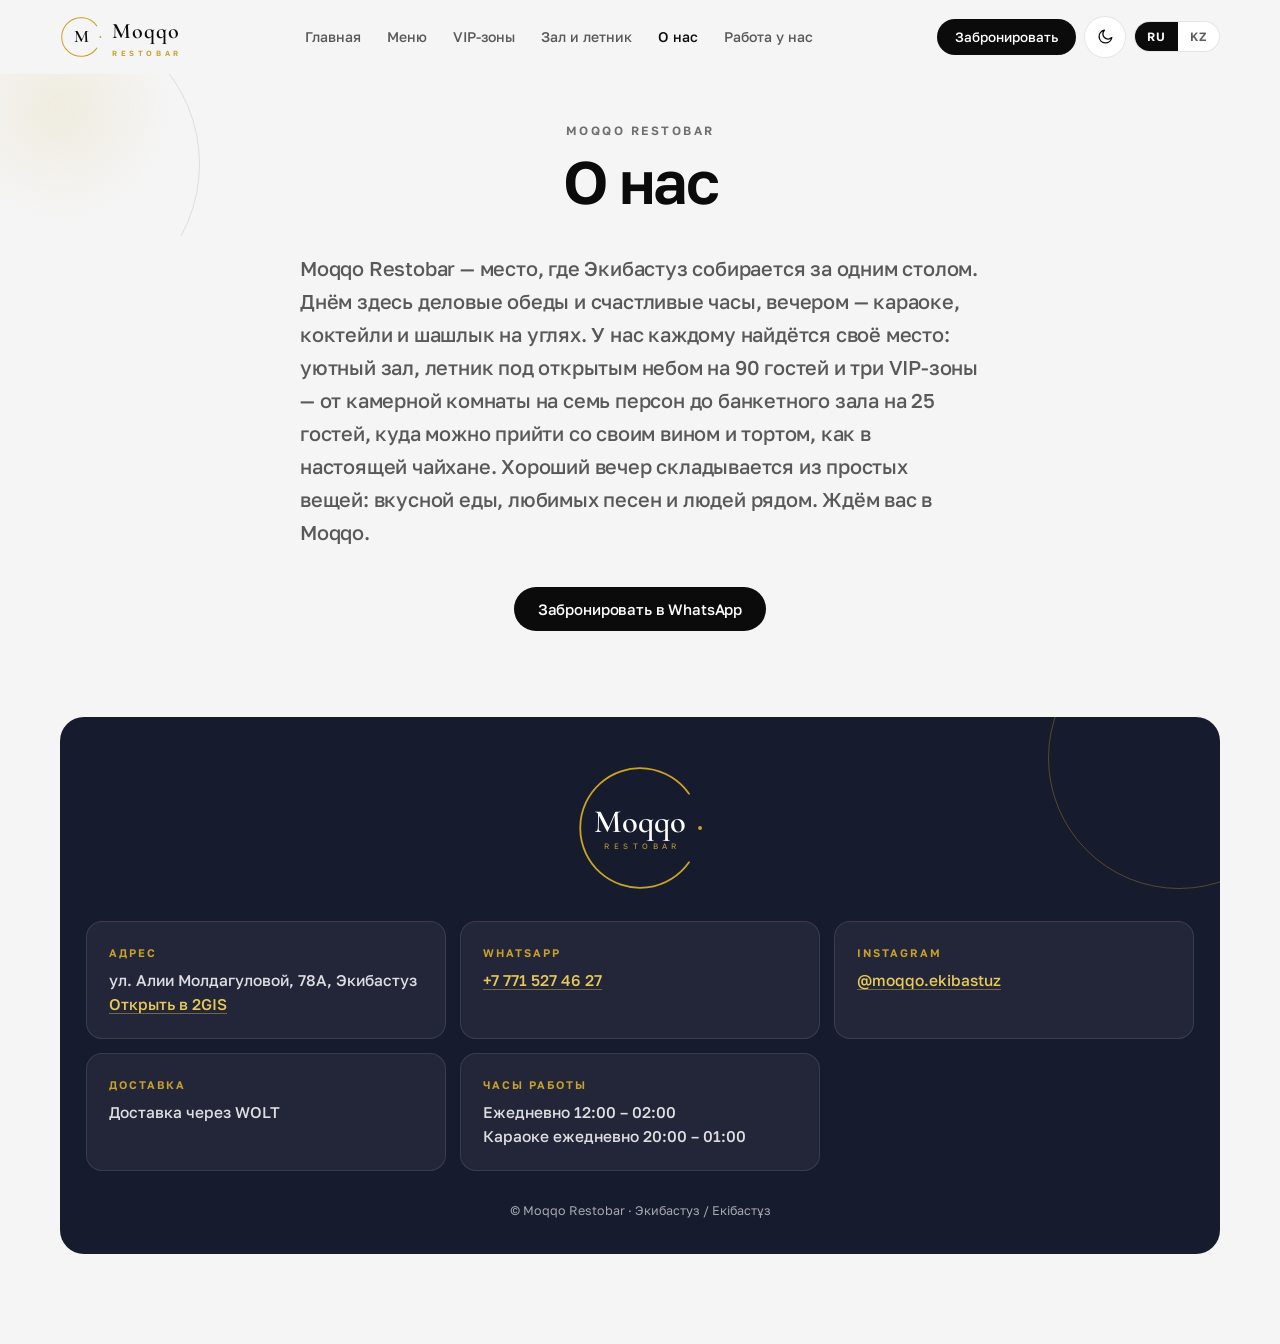
==== commit ec315a23: "Тёмная тема: CSS-переменные + [data-theme=dark], переключатель в шапке и мобильном меню, инлайн-скри" ====
--- a/about.html
+++ b/about.html
@@ -5,7 +5,8 @@
 <meta name="viewport" content="width=device-width, initial-scale=1, viewport-fit=cover">
 <title>О нас — Moqqo Restobar, Экибастуз</title>
 <meta name="description" content="Moqqo Restobar — место, где Экибастуз собирается за одним столом.">
-<meta name="theme-color" content="#0d1033">
+<meta name="theme-color" content="#f5f5f5">
+<script>(function(){try{var t=localStorage.getItem("moqqo_theme");if(!t){t=window.matchMedia&&matchMedia("(prefers-color-scheme: dark)").matches?"dark":"light"}document.documentElement.dataset.theme=t;var m=document.querySelector('meta[name="theme-color"]');if(m)m.content=t==="dark"?"#0e1126":"#f5f5f5"}catch(e){}})();</script>
 <link rel="manifest" href="manifest.webmanifest">
 <link rel="icon" type="image/png" href="img/icon-192.png">
 <link rel="apple-touch-icon" href="img/icon-192.png">
@@ -31,9 +32,14 @@
       <a href="hall.html" data-i18n="nav.hall"></a>
       <a href="about.html" class="active" data-i18n="nav.about"></a>
       <a href="jobs.html" data-i18n="nav.jobs"></a>
+      <button class="nav-theme" data-theme-toggle><span data-theme-label></span></button>
     </nav>
     <div class="header-right">
       <a class="book-pill" data-book-wa href="#" target="_blank" rel="noopener" data-i18n="btn.bookShort"></a>
+      <button class="theme-btn" data-theme-toggle aria-label="Переключить тему">
+        <svg class="icon-moon" viewBox="0 0 24 24" fill="none" stroke="currentColor" stroke-width="1.8" stroke-linecap="round" stroke-linejoin="round" aria-hidden="true"><path d="M21 12.8A8.5 8.5 0 1 1 11.2 3a6.8 6.8 0 0 0 9.8 9.8z"/></svg>
+        <svg class="icon-sun" viewBox="0 0 24 24" fill="none" stroke="currentColor" stroke-width="1.8" stroke-linecap="round" aria-hidden="true"><circle cx="12" cy="12" r="4"/><path d="M12 2v2M12 20v2M4.9 4.9l1.4 1.4M17.7 17.7l1.4 1.4M2 12h2M20 12h2M4.9 19.1l1.4-1.4M17.7 6.3l1.4-1.4"/></svg>
+      </button>
       <div class="lang-switch" role="group" aria-label="Язык">
         <button class="lang-btn" data-lang="ru">RU</button>
         <button class="lang-btn" data-lang="kz">KZ</button>
--- a/css/style.css
+++ b/css/style.css
@@ -1,21 +1,45 @@
 /* ============================================================
    MOQQO RESTOBAR — стили (премиальный финтех-минимализм).
-   Фон #F5F5F5, чёрный текст, чёрные кнопки-пилюли,
-   тёмно-синие #171b2e карточки с золотом #c9a227.
-   Шрифт Golos Text (макс. вес 600), заголовки с плотным
-   межстрочным и отрицательным letter-spacing.
+   Светлая тема: фон #F5F5F5, чёрный текст, чёрные кнопки-пилюли.
+   Тёмная тема: переопределение переменных через html[data-theme="dark"]
+   (фон #0e1126, карточки #171b2e, золотые кнопки) — без дублирования стилей.
+   Шрифт Golos Text (макс. вес 600).
    ============================================================ */
 
 :root {
-  --bg: #f5f5f5;
-  --ink: #0b0b0c;                     /* основной чёрный */
-  --ink-60: rgba(0, 0, 0, 0.64);      /* вторичный текст */
-  --ink-40: rgba(0, 0, 0, 0.42);
+  /* --- поверхности --- */
+  --bg: #f5f5f5;                      /* фон страницы */
+  --card: #ffffff;                    /* карточки */
+  --elev: #ececec;                    /* приподнятые элементы, hover */
+  --card-alt: #ffffff;                /* «белая» акцентная карточка (акции) */
+
+  /* --- текст --- */
+  --ink: #0b0b0c;                     /* основной */
+  --ink-60: rgba(0, 0, 0, 0.64);      /* вторичный */
+  --ink-40: rgba(0, 0, 0, 0.55);   /* AA: 4.74 на белом */
+  --line: rgba(0, 0, 0, 0.1);         /* обводки */
+
+  /* --- фирменные (одинаковы в обеих темах) --- */
   --navy: #171b2e;                    /* тёмно-синие карточки */
   --navy-2: #1e2440;
   --gold: #c9a227;                    /* золото под логотип */
   --gold-soft: #e8c95c;
-  --line: rgba(0, 0, 0, 0.1);
+
+  /* --- кнопки-пилюли (в тёмной теме становятся золотыми) --- */
+  --pill-bg: #0b0b0c;
+  --pill-fg: #ffffff;
+  --pill-hover: #000000;
+  --pill-arr-bg: #ffffff;             /* кружок со стрелкой внутри пилюли */
+  --pill-arr-fg: #0b0b0c;
+
+  /* --- стекло шапки и строки категорий --- */
+  --header-glass: rgba(245, 245, 245, 0.82);
+  --catnav-glass: rgba(245, 245, 245, 0.9);
+
+  /* --- декор --- */
+  --decor-line: rgba(23, 27, 46, 0.1);       /* кольца-параллакс */
+  --ph-grad: linear-gradient(150deg, #e9e9ea, #dcdce0 55%, #cfcfd6); /* заглушка фото */
+
   --white: #ffffff;
   --sans: "Golos Text", -apple-system, "Segoe UI", sans-serif;
   --serif: "Cormorant Garamond", Georgia, serif; /* только для знака Moqqo */
@@ -28,6 +52,39 @@
   --tr: 200ms ease;
 }
 
+/* ---------- ТЁМНАЯ ТЕМА: только переменные и точечные правки ---------- */
+html[data-theme="dark"] {
+  --bg: #0e1126;
+  --card: #171b2e;
+  --elev: #1d2340;
+  --card-alt: #1d2340;
+
+  --ink: #f2efe6;
+  --ink-60: rgba(242, 239, 230, 0.65);
+  --ink-40: rgba(242, 239, 230, 0.58); /* AA: 5.78 на карточке */
+  --line: rgba(255, 255, 255, 0.12);
+
+  --pill-bg: #c9a227;                 /* чёрные пилюли становятся золотыми */
+  --pill-fg: #171b2e;
+  --pill-hover: #d8b23a;
+  --pill-arr-bg: #171b2e;
+  --pill-arr-fg: #e8c95c;
+
+  --header-glass: rgba(14, 17, 38, 0.82);
+  --catnav-glass: rgba(14, 17, 38, 0.9);
+
+  --decor-line: rgba(201, 162, 39, 0.3);      /* дуги декора — золотые */
+  --ph-grad: linear-gradient(150deg, #1d2340, #171b2e 55%, #121527);
+
+  --shadow: 0 16px 44px rgba(0, 0, 0, 0.5);
+  --shadow-soft: 0 6px 20px rgba(0, 0, 0, 0.35);
+}
+
+/* плавный переход цветов только при переключении темы (класс вешает JS) */
+html.theme-anim, html.theme-anim *, html.theme-anim *::before, html.theme-anim *::after {
+  transition: background-color 200ms ease, color 200ms ease, border-color 200ms ease, box-shadow 200ms ease !important;
+}
+
 * { margin: 0; padding: 0; box-sizing: border-box; }
 
 html { scroll-behavior: smooth; }
@@ -59,6 +116,9 @@
   clip: rect(0 0 0 0); white-space: nowrap;
 }
 
+/* видимый фокус с клавиатуры */
+:focus-visible { outline: 2px solid currentColor; outline-offset: 3px; border-radius: 6px; }
+
 .gold { color: var(--gold); }
 .dim { color: var(--ink-60); }
 .gold-link { color: inherit; border-bottom: 1px solid var(--ink-40); transition: border-color var(--tr); }
@@ -76,7 +136,7 @@
   transition: background var(--tr), box-shadow var(--tr), backdrop-filter var(--tr);
 }
 .site-header.scrolled {
-  background: rgba(245, 245, 245, 0.82);
+  background: var(--header-glass);
   backdrop-filter: blur(14px);
   -webkit-backdrop-filter: blur(14px);
   box-shadow: 0 1px 0 var(--line);
@@ -98,30 +158,54 @@
 
 .book-pill {
   display: inline-flex; align-items: center;
-  background: var(--ink); color: #fff;
+  background: var(--pill-bg); color: var(--pill-fg);
   font: 500 13.5px var(--sans);
   border-radius: 99px; padding: 10px 18px;
   transition: background var(--tr);
   white-space: nowrap;
 }
-.book-pill:hover { background: #000; }
+.book-pill:hover { background: var(--pill-hover); }
 @media (max-width: 599px) { .book-pill { display: none; } }
 
 .lang-switch {
   display: flex; border: 1px solid var(--line); border-radius: 99px; overflow: hidden;
-  background: #fff;
+  background: var(--card);
 }
 .lang-btn {
   background: none; border: 0; color: var(--ink-60); font: 600 12px var(--sans);
   padding: 7px 12px; cursor: pointer; letter-spacing: 1px; transition: background var(--tr), color var(--tr);
 }
-.lang-btn.on { background: var(--ink); color: #fff; }
+.lang-btn.on { background: var(--pill-bg); color: var(--pill-fg); }
+
+/* Кнопка темы: солнце/луна */
+.theme-btn {
+  display: inline-flex; align-items: center; justify-content: center;
+  width: 42px; height: 42px; flex: none;
+  background: var(--card); border: 1px solid var(--line); border-radius: 99px;
+  color: var(--ink); cursor: pointer;
+  transition: background var(--tr);
+}
+.theme-btn:hover { background: var(--elev); }
+.theme-btn svg { width: 18px; height: 18px; }
+.theme-btn .icon-sun { display: none; }
+html[data-theme="dark"] .theme-btn .icon-sun { display: block; }
+html[data-theme="dark"] .theme-btn .icon-moon { display: none; }
+
+/* пункт «тема» внутри мобильного меню */
+.nav-theme {
+  display: none;
+  width: 100%; text-align: left;
+  background: none; border: 0; border-top: 1px solid var(--line);
+  padding: 15px 22px; cursor: pointer;
+  font: 500 16px var(--sans); color: var(--ink-60);
+}
+.nav-theme:hover { color: var(--ink); }
 
 /* Бургер */
 .burger {
   display: flex; flex-direction: column; gap: 5px; justify-content: center;
   width: 42px; height: 42px; padding: 11px;
-  background: #fff; border: 1px solid var(--line); border-radius: 99px; cursor: pointer;
+  background: var(--card); border: 1px solid var(--line); border-radius: 99px; cursor: pointer;
 }
 .burger span { height: 1.5px; background: var(--ink); transition: transform 0.25s, opacity 0.25s; }
 .burger.open span:nth-child(1) { transform: translateY(6.5px) rotate(45deg); }
@@ -130,46 +214,58 @@
 
 @media (max-width: 899px) {
   .main-nav {
-    position: fixed; inset: 70px 16px auto 16px; z-index: 49;
+    position: fixed; inset: 80px 16px auto 16px; z-index: 49;
     flex-direction: column; gap: 0;
-    background: #fff; border-radius: var(--r-m);
+    background: var(--card); border-radius: var(--r-m);
     box-shadow: var(--shadow);
     max-height: 0; overflow: hidden; transition: max-height 0.3s ease;
   }
-  .main-nav.open { max-height: 440px; }
+  .main-nav.open { max-height: 480px; }
   .main-nav a { padding: 15px 22px; font-size: 16px; border-top: 1px solid var(--line); }
   .main-nav a:first-child { border-top: 0; }
+  .nav-theme { display: block; }
 }
 @media (min-width: 900px) {
   .burger { display: none; }
 }
-
-/* ---------- Кнопки: чёрные пилюли ---------- */
+/* узкий десктоп: чуть компактнее, чтобы всё стояло в одну линию с воздухом */
+@media (min-width: 900px) and (max-width: 1023px) {
+  .main-nav { gap: 16px; font-size: 13.5px; }
+  .book-pill { padding: 9px 14px; font-size: 13px; }
+  .brand-name { font-size: 20px; }
+}
+
+/* ---------- Кнопки: пилюли (чёрные / золотые в тёмной теме) ---------- */
 .btn {
   display: inline-flex; align-items: center; justify-content: center; gap: 12px;
   font: 500 15px var(--sans); letter-spacing: -0.01em;
-  background: var(--ink); color: #fff;
+  background: var(--pill-bg); color: var(--pill-fg);
   padding: 13px 24px; border-radius: 99px; border: 0;
   cursor: pointer; transition: background var(--tr), transform var(--tr);
 }
-.btn:hover { background: #000; }
+.btn:hover { background: var(--pill-hover); }
 .btn:active { transform: scale(0.97); }
-.btn-gold { background: var(--ink); color: #fff; }        /* исторические классы */
-.btn-line { background: #fff; color: var(--ink); border: 1px solid var(--line); }
-.btn-line:hover { background: #ececec; }
+.btn-gold { background: var(--pill-bg); color: var(--pill-fg); }  /* исторический класс */
+.btn-line { background: var(--card); color: var(--ink); border: 1px solid var(--line); }
+.btn-line:hover { background: var(--elev); }
 .btn-block { width: 100%; }
 
-/* белый кружок со стрелкой внутри главных кнопок */
+/* кружок со стрелкой внутри главных кнопок */
 .btn .arr {
   display: inline-flex; align-items: center; justify-content: center;
   width: 28px; height: 28px; border-radius: 50%;
-  background: #fff; color: var(--ink);
+  background: var(--pill-arr-bg); color: var(--pill-arr-fg);
   font-size: 14px; line-height: 1; flex: none;
   margin-right: -8px;
   transition: transform var(--tr);
 }
 .btn:hover .arr { transform: translateX(3px); }
-.btn-line .arr { background: var(--ink); color: #fff; }
+.btn-line .arr { background: var(--pill-bg); color: var(--pill-fg); }
+
+/* кнопки ПОВЕРХ фото (hero, VIP-карточки) — всегда белые с тёмным текстом */
+.btn-on-photo { background: #fff !important; color: #0b0b0c !important; }
+.btn-on-photo:hover { background: #e9e9e9 !important; }
+.btn-on-photo .arr { background: #0b0b0c !important; color: #fff !important; }
 
 /* ---------- Секции ---------- */
 .section { padding: 56px 0; }
@@ -207,12 +303,17 @@
   content: ""; position: absolute; inset: 0; z-index: 0; pointer-events: none;
   background: linear-gradient(180deg, rgba(10, 12, 22, 0.18), transparent 40%, rgba(10, 12, 22, 0.55) 88%);
 }
+/* в тёмной теме вуаль чуть плотнее — заголовок остаётся читаемым */
+html[data-theme="dark"] .hero-card::before {
+  background: linear-gradient(180deg, rgba(6, 8, 18, 0.3), rgba(6, 8, 18, 0.12) 40%, rgba(6, 8, 18, 0.68) 88%);
+}
 
 .hero-overlay {
   position: relative; z-index: 1;
   padding: 90px 22px 26px;
-  color: #fff; max-width: 720px;
-}
+  color: #fff; max-width: 780px;
+}
+@media (min-width: 900px) { .hero-overlay { padding-left: 40px; } }
 .hero-overlay h1 {
   font-size: clamp(34px, 7.4vw, 72px);
   margin-bottom: 14px;
@@ -220,11 +321,8 @@
 .hero-overlay .hero-sub {
   color: rgba(255, 255, 255, 0.78);
   font-size: clamp(15px, 2.3vw, 19px);
-  max-width: 430px; margin-bottom: 26px;
-}
-.hero-overlay .btn { background: #fff; color: var(--ink); }
-.hero-overlay .btn:hover { background: #e9e9e9; }
-.hero-overlay .btn .arr { background: var(--ink); color: #fff; }
+  max-width: 520px; margin-bottom: 26px;
+}
 
 /* ---------- Бегущая строка ---------- */
 .marquee {
@@ -257,7 +355,7 @@
 .about-split h2 { font-size: clamp(32px, 5.4vw, 52px); margin-bottom: 22px; }
 .about-split .lead {
   font-size: clamp(19px, 2.6vw, 24px);
-  line-height: 1.45; color: rgba(0, 0, 0, 0.7);
+  line-height: 1.45; color: var(--ink-60);
   letter-spacing: -0.01em; font-weight: 500;
 }
 @media (min-width: 900px) { .about-split { grid-template-columns: 5fr 7fr; gap: 48px; } }
@@ -269,7 +367,7 @@
   .card-wide { grid-column: 1 / -1; }
 }
 .card-wide {
-  background: #fff; border-radius: var(--r-l); padding: 26px;
+  background: var(--card); border-radius: var(--r-l); padding: 26px;
   box-shadow: var(--shadow-soft);
   display: flex; flex-direction: column; gap: 18px;
 }
@@ -284,6 +382,7 @@
   display: flex; flex-direction: column; justify-content: space-between; gap: 16px;
   position: relative; overflow: hidden;
 }
+html[data-theme="dark"] .card-dark { border: 1px solid var(--line); }
 .card-dark::after {
   content: ""; position: absolute; top: -70px; right: -70px;
   width: 190px; height: 190px; border-radius: 50%;
@@ -296,7 +395,7 @@
 /* ---------- Фото-слот: файл или заглушка ---------- */
 .photo-box {
   position: relative; overflow: hidden; border-radius: var(--r-s);
-  background: linear-gradient(150deg, #e9e9ea, #dcdce0 55%, #cfcfd6);
+  background: var(--ph-grad);
 }
 .photo-box .ph-in {
   position: absolute; inset: 0;
@@ -308,29 +407,38 @@
 .photo-box .ph-in img { position: absolute; inset: 0; width: 100%; height: 100%; object-fit: cover; }
 .ph-ring { width: 32px; height: 32px; border: 1.5px solid var(--gold); border-radius: 50%; border-right-color: transparent; }
 
-/* тёмный вариант заглушки (VIP-карточки) */
+/* тёмный вариант заглушки (VIP-карточки на фото-фоне) */
 .photo-box.dark { background: linear-gradient(155deg, var(--navy-2), var(--navy) 60%, #10131f); }
 .photo-box.dark .ph-in { color: rgba(255, 255, 255, 0.45); }
 
-/* ---------- Акции: тёмные и золотые карточки ---------- */
+/* ---------- Акции: фирменная палитра, цифра + подпись ----------
+   Чередование: тёмно-синяя с золотом → светлая с обводкой → тёмно-синяя. */
 .promo-grid { display: grid; gap: 14px; }
 .promo-card {
-  border-radius: var(--r-l); padding: 30px 26px;
-  background: var(--navy); color: #fff;
-  min-height: 200px;
-  display: flex; flex-direction: column; justify-content: flex-end; gap: 8px;
+  border-radius: var(--r-l); padding: 26px;
+  background: var(--navy); color: var(--gold);
+  display: flex; flex-direction: column; gap: 10px;
   position: relative; overflow: hidden;
 }
-.promo-card:nth-child(3n+2) { background: var(--gold); color: var(--navy); }
-.promo-card:nth-child(3n+2) p { color: rgba(23, 27, 46, 0.78); }
-.promo-card::after {
-  content: ""; position: absolute; top: -60px; right: -60px;
-  width: 170px; height: 170px; border-radius: 50%;
-  border: 1px solid rgba(255, 255, 255, 0.28);
-}
-.promo-icon { font-size: 28px; position: absolute; top: 24px; left: 26px; }
-.promo-card h3 { font-size: 23px; }
-.promo-card p { color: rgba(255, 255, 255, 0.72); font-size: 14.5px; }
+html[data-theme="dark"] .promo-card { border: 1px solid var(--line); }
+.promo-card::after { /* тонкое золотое кольцо — фирменная деталь тёмных карточек */
+  content: ""; position: absolute; top: -70px; right: -70px;
+  width: 180px; height: 180px; border-radius: 50%;
+  border: 1px solid rgba(201, 162, 39, 0.35);
+}
+.promo-num {
+  font-size: clamp(38px, 6vw, 52px); font-weight: 600;
+  letter-spacing: -0.03em; line-height: 1;
+}
+.promo-card p { color: rgba(255, 255, 255, 0.65); font-size: 15px; line-height: 1.5; }
+html[data-theme="dark"] .promo-card p { color: rgba(242, 239, 230, 0.68); }
+.promo-card:nth-child(3n+2) {
+  background: var(--card-alt); color: var(--ink);
+  border: 1px solid var(--line);
+}
+.promo-card:nth-child(3n+2)::after { display: none; }
+.promo-card:nth-child(3n+2) p { color: var(--ink-60); }
+
 @media (min-width: 700px) { .promo-grid { grid-template-columns: repeat(3, 1fr); } }
 
 /* ---------- VIP: большие карточки с фото на весь фон ---------- */
@@ -348,23 +456,24 @@
 .vip-big .ph-in { justify-content: flex-start; padding-top: 56px; }
 .vip-big::before {
   content: ""; position: absolute; inset: 0; z-index: 0;
-  background: linear-gradient(180deg, transparent 35%, rgba(10, 12, 22, 0.62));
+  background: linear-gradient(180deg, rgba(10, 12, 22, 0.05) 20%, rgba(10, 12, 22, 0.35) 55%, rgba(10, 12, 22, 0.78));
 }
 .vip-big-overlay { position: relative; z-index: 1; padding: 24px 22px; color: #fff; display: flex; flex-direction: column; gap: 6px; align-items: flex-start; }
 .vip-big-overlay h3 { font-size: clamp(26px, 4vw, 34px); }
 .vip-big-overlay .vip-line { color: rgba(255, 255, 255, 0.78); font-size: 14px; }
 .vip-big-overlay .vip-price { color: var(--gold-soft); font-weight: 600; font-size: 15px; }
-.vip-big-overlay .btn { margin-top: 12px; background: #fff; color: var(--ink); padding: 10px 18px; font-size: 14px; }
-.vip-big-overlay .btn .arr { background: var(--ink); color: #fff; width: 24px; height: 24px; font-size: 12px; }
+.vip-big-overlay .btn { margin-top: 12px; padding: 10px 18px; font-size: 14px; }
+.vip-big-overlay .btn .arr { width: 24px; height: 24px; font-size: 12px; }
 @media (min-width: 900px) { .vip-preview { grid-template-columns: repeat(3, 1fr); } }
 
 /* ---------- FAQ-аккордеон ---------- */
 .faq-list { max-width: 760px; margin-inline: auto; display: flex; flex-direction: column; gap: 10px; }
 .faq-item {
-  background: #fff; border-radius: var(--r-s);
+  background: var(--card); border-radius: var(--r-s);
   box-shadow: var(--shadow-soft);
   overflow: hidden;
 }
+html[data-theme="dark"] .faq-item { border: 1px solid var(--line); }
 .faq-item summary {
   list-style: none; cursor: pointer;
   display: flex; justify-content: space-between; align-items: center; gap: 14px;
@@ -373,21 +482,21 @@
   transition: background var(--tr);
 }
 .faq-item summary::-webkit-details-marker { display: none; }
-.faq-item summary:hover { background: #fafafa; }
+.faq-item summary:hover { background: var(--elev); }
 .faq-item summary .faq-x {
   flex: none; width: 26px; height: 26px; border-radius: 50%;
-  background: var(--bg); color: var(--ink);
+  background: var(--elev); color: var(--ink);
   display: inline-flex; align-items: center; justify-content: center;
   font-size: 15px; font-weight: 500; transition: transform var(--tr), background var(--tr), color var(--tr);
 }
-.faq-item[open] summary .faq-x { transform: rotate(45deg); background: var(--ink); color: #fff; }
+.faq-item[open] summary .faq-x { transform: rotate(45deg); background: var(--pill-bg); color: var(--pill-fg); }
 .faq-item .faq-a { padding: 0 20px 18px; color: var(--ink-60); font-size: 14.5px; }
 
 /* ---------- Меню: чипсы категорий ---------- */
 .cat-nav {
-  position: sticky; top: 66px; z-index: 40;
+  position: sticky; top: 74px; z-index: 40;
   display: flex; gap: 8px; overflow-x: auto; padding: 12px 0;
-  background: rgba(245, 245, 245, 0.9); backdrop-filter: blur(10px);
+  background: var(--catnav-glass); backdrop-filter: blur(10px);
   -webkit-backdrop-filter: blur(10px);
   scrollbar-width: none; -webkit-overflow-scrolling: touch;
 }
@@ -395,9 +504,21 @@
 .chip {
   flex: none; font-size: 13px; font-weight: 500; padding: 9px 18px; border-radius: 99px;
   border: 1px solid var(--line); color: var(--ink-60); white-space: nowrap;
-  background: #fff; transition: color var(--tr), background var(--tr);
-}
-.chip:hover { color: #fff; background: var(--ink); border-color: var(--ink); }
+  background: var(--card); cursor: pointer; font-family: var(--sans);
+  transition: color var(--tr), background var(--tr), border-color var(--tr);
+}
+.chip:hover { color: var(--ink); border-color: var(--ink-40); }
+.chip.on { color: var(--pill-fg); background: var(--pill-bg); border-color: var(--pill-bg); }
+
+/* панель категории: показывается только одна, с плавным появлением */
+.menu-panel { padding: 26px 0 10px; }
+.menu-panel .sec-head { margin-bottom: 24px; }
+.fadein { animation: panelIn 0.35s ease both; }
+@keyframes panelIn {
+  from { opacity: 0; transform: translateY(12px); }
+  to { opacity: 1; transform: none; }
+}
+@media (prefers-reduced-motion: reduce) { .fadein { animation: none; } }
 
 /* ---------- Меню: карточки блюд ---------- */
 .menu-cat { padding: 40px 0 8px; scroll-margin-top: 126px; }
@@ -412,11 +533,12 @@
 .subhead::after { content: ""; flex: 1; height: 1px; background: var(--line); }
 
 .dish {
-  background: #fff; border-radius: var(--r-m); padding: 10px 10px 16px;
+  background: var(--card); border-radius: var(--r-m); padding: 10px 10px 16px;
   display: flex; flex-direction: column; gap: 4px;
   box-shadow: var(--shadow-soft);
   transition: transform var(--tr), box-shadow var(--tr);
 }
+html[data-theme="dark"] .dish { border: 1px solid var(--line); }
 .dish:hover { transform: translateY(-3px); box-shadow: var(--shadow); }
 .dish .photo-box { aspect-ratio: 16 / 10; margin-bottom: 12px; }
 .dish-body { display: flex; flex-direction: column; gap: 4px; flex: 1; padding: 0 8px; }
@@ -432,23 +554,25 @@
   font-size: 10px; letter-spacing: 1px; text-transform: uppercase;
   color: #fff; background: var(--navy); border-radius: 99px; padding: 2px 9px;
 }
+html[data-theme="dark"] .chef-tag { background: var(--elev); border: 1px solid var(--line); color: var(--ink); }
 
 .add-btn {
   align-self: flex-start;
-  font: 500 13px var(--sans); color: #fff;
-  background: var(--ink); border: 0;
+  font: 500 13px var(--sans); color: var(--pill-fg);
+  background: var(--pill-bg); border: 0;
   border-radius: 99px; padding: 9px 18px; cursor: pointer; margin-top: 10px;
   transition: background var(--tr);
 }
-.add-btn:hover { background: #000; }
+.add-btn:hover { background: var(--pill-hover); }
 .add-btn.added { background: var(--gold); color: var(--navy); }
+html[data-theme="dark"] .add-btn.added { background: #f2efe6; color: #171b2e; }
 
 /* ---------- Плавающая кнопка корзины ---------- */
 .cart-fab {
   position: fixed; right: 16px; bottom: 16px; z-index: 60;
   display: none; align-items: center; justify-content: center;
   width: 58px; height: 58px; border-radius: 50%;
-  background: var(--ink); color: #fff; box-shadow: 0 14px 34px rgba(0, 0, 0, 0.32);
+  background: var(--pill-bg); color: var(--pill-fg); box-shadow: 0 14px 34px rgba(0, 0, 0, 0.32);
   transition: transform var(--tr);
 }
 .cart-fab.show { display: flex; }
@@ -457,28 +581,30 @@
 .fab-count {
   position: absolute; top: -4px; right: -4px;
   min-width: 22px; height: 22px; padding: 0 5px;
-  background: var(--gold); color: var(--navy); border: 2px solid var(--bg);
+  background: var(--navy); color: #fff; border: 2px solid var(--bg);
   border-radius: 99px; font: 600 11.5px var(--sans);
   display: flex; align-items: center; justify-content: center;
 }
+html[data-theme="dark"] .fab-count { background: #f2efe6; color: #171b2e; }
 
 /* ---------- Корзина ---------- */
 .cart-list { display: flex; flex-direction: column; gap: 10px; }
 .cart-row {
   display: flex; align-items: center; gap: 12px;
-  background: #fff; border-radius: var(--r-s);
+  background: var(--card); border-radius: var(--r-s);
   padding: 14px 16px; box-shadow: var(--shadow-soft);
 }
+html[data-theme="dark"] .cart-row { border: 1px solid var(--line); }
 .cart-info { flex: 1; min-width: 0; }
 .cart-name { display: block; font-weight: 600; font-size: 14.5px; }
 .cart-price-one { font-size: 12.5px; color: var(--ink-60); }
 .qty { display: flex; align-items: center; gap: 2px; }
 .qty-btn {
   width: 32px; height: 32px; border-radius: 50%;
-  border: 1px solid var(--line); background: var(--bg); color: var(--ink);
+  border: 1px solid var(--line); background: var(--elev); color: var(--ink);
   font-size: 17px; cursor: pointer; transition: background var(--tr);
 }
-.qty-btn:hover { background: #e9e9e9; }
+.qty-btn:hover { background: var(--bg); }
 .qty-num { min-width: 26px; text-align: center; font-weight: 600; }
 .cart-sum { font-weight: 600; font-size: 15px; white-space: nowrap; min-width: 74px; text-align: right; }
 
@@ -500,14 +626,14 @@
 /* ---------- «Показать официанту» ---------- */
 .waiter-overlay {
   position: fixed; inset: 0; z-index: 100; display: none;
-  background: #fff; padding: 24px 20px calc(24px + env(safe-area-inset-bottom));
+  background: var(--bg); padding: 24px 20px calc(24px + env(safe-area-inset-bottom));
   overflow-y: auto;
 }
 .waiter-overlay.show { display: block; }
 .waiter-head { display: flex; justify-content: space-between; align-items: center; margin-bottom: 22px; }
 .waiter-head h2 { font-size: 30px; }
 .waiter-close {
-  background: var(--bg); border: 1px solid var(--line); color: var(--ink);
+  background: var(--card); border: 1px solid var(--line); color: var(--ink);
   border-radius: 99px; padding: 10px 20px; font: 600 14px var(--sans); cursor: pointer;
 }
 .waiter-row {
@@ -515,15 +641,17 @@
   font-size: 21px; line-height: 1.4; padding: 15px 0;
   border-bottom: 1px solid var(--line);
 }
+.waiter-row > span:last-child { white-space: nowrap; }
 .waiter-row b { color: var(--gold); }
 .waiter-total { font-size: 28px; font-weight: 600; border-bottom: 0; margin-top: 8px; }
 
 /* ---------- Страница VIP-зон ---------- */
 .vip-card {
-  background: #fff; border-radius: var(--r-l);
+  background: var(--card); border-radius: var(--r-l);
   padding: 12px 12px 26px; margin-bottom: 24px; scroll-margin-top: 90px;
   box-shadow: var(--shadow-soft);
 }
+html[data-theme="dark"] .vip-card { border: 1px solid var(--line); }
 .vip-card .vip-cover { aspect-ratio: 16 / 8; border-radius: var(--r-s); margin-bottom: 20px; }
 .vip-card-in { padding: 0 12px; }
 .vip-title { display: flex; align-items: center; gap: 12px; flex-wrap: wrap; margin-bottom: 14px; }
@@ -532,6 +660,7 @@
   font-size: 11px; font-weight: 600; letter-spacing: 1px; text-transform: uppercase;
   color: #fff; background: var(--navy); border-radius: 99px; padding: 5px 14px;
 }
+html[data-theme="dark"] .vip-badge { background: var(--elev); border: 1px solid var(--line); color: var(--ink); }
 .vip-prices { margin-bottom: 14px; }
 .vip-prices p { font-weight: 500; font-size: 15.5px; padding: 3px 0; }
 .vip-prices p::before { content: "◆ "; color: var(--gold); font-size: 11px; }
@@ -544,11 +673,16 @@
 .gallery .photo-box { aspect-ratio: 4 / 3; }
 @media (min-width: 700px) { .gallery { grid-template-columns: repeat(3, 1fr); } }
 
+/* узкая галерея из одного фото (страница вакансий) */
+.gallery-single .gallery { grid-template-columns: 1fr; max-width: 560px; margin: 0 auto 30px; }
+.gallery-single .photo-box { aspect-ratio: 4 / 5; }
+
 /* ---------- Карточка-фича (зал / летник) ---------- */
 .feature-card {
-  background: #fff; border-radius: var(--r-l);
+  background: var(--card); border-radius: var(--r-l);
   padding: 30px 26px; margin-bottom: 18px; box-shadow: var(--shadow-soft);
 }
+html[data-theme="dark"] .feature-card { border: 1px solid var(--line); }
 .feature-card h3 { font-size: clamp(26px, 3.8vw, 34px); margin-bottom: 10px; }
 .feature-card p { color: var(--ink-60); }
 .stats { display: flex; gap: 30px; margin-top: 22px; flex-wrap: wrap; }
@@ -558,15 +692,16 @@
 /* ---------- Контакты ---------- */
 .contacts-grid { display: grid; gap: 14px; }
 .contact-card {
-  background: #fff; border-radius: var(--r-s);
+  background: var(--card); border-radius: var(--r-s);
   padding: 22px; box-shadow: var(--shadow-soft);
 }
+html[data-theme="dark"] .contact-card { border: 1px solid var(--line); }
 .contact-card strong { display: block; color: var(--ink-40); font-size: 11px; font-weight: 600; letter-spacing: 2px; text-transform: uppercase; margin-bottom: 7px; }
 .contact-card p { font-size: 15.5px; font-weight: 500; }
 @media (min-width: 700px) { .contacts-grid { grid-template-columns: repeat(2, 1fr); } }
 
 /* ---------- Текстовые страницы ---------- */
-.prose { max-width: 680px; margin-inline: auto; font-size: clamp(17px, 2.4vw, 20px); line-height: 1.65; color: rgba(0, 0, 0, 0.72); font-weight: 500; letter-spacing: -0.01em; }
+.prose { max-width: 680px; margin-inline: auto; font-size: clamp(17px, 2.4vw, 20px); line-height: 1.65; color: var(--ink-60); font-weight: 500; letter-spacing: -0.01em; }
 .page-hero { position: relative; overflow: hidden; text-align: center; padding: 48px 0 22px; }
 .page-hero h1 { font-size: clamp(36px, 7vw, 60px); }
 .page-hero .eyebrow { margin-bottom: 10px; }
@@ -574,7 +709,7 @@
 /* декоративные кольца (параллакс) */
 .plx-decor {
   position: absolute; border-radius: 50%; pointer-events: none;
-  border: 1px solid rgba(23, 27, 46, 0.1);
+  border: 1px solid var(--decor-line);
   will-change: transform;
 }
 .plx-decor.glow { border: 0; background: radial-gradient(circle, rgba(201, 162, 39, 0.1), transparent 65%); }
@@ -589,8 +724,9 @@
 .role {
   font-size: 18px; font-weight: 600; letter-spacing: -0.01em;
   border-radius: var(--r-s); padding: 18px 30px;
-  background: #fff; box-shadow: var(--shadow-soft);
-}
+  background: var(--card); box-shadow: var(--shadow-soft);
+}
+html[data-theme="dark"] .role { border: 1px solid var(--line); }
 
 /* ---------- Футер: тёмно-синий с золотом ---------- */
 .site-footer { padding: 30px 0 90px; }
@@ -599,6 +735,7 @@
   padding: 46px 26px 34px;
   position: relative; overflow: hidden;
 }
+html[data-theme="dark"] .foot-card { border: 1px solid var(--line); }
 .foot-card::after {
   content: ""; position: absolute; top: -90px; right: -90px;
   width: 260px; height: 260px; border-radius: 50%;
@@ -612,4 +749,4 @@
 .foot-grid .contact-card p { color: rgba(255, 255, 255, 0.85); }
 .foot-grid .contact-card .gold-link { color: var(--gold-soft); border-bottom-color: rgba(232, 201, 92, 0.4); }
 @media (min-width: 700px) { .foot-grid { grid-template-columns: repeat(3, 1fr); } }
-.copyright { text-align: center; color: rgba(255, 255, 255, 0.4); font-size: 12.5px; margin-top: 30px; }
+.copyright { text-align: center; color: rgba(255, 255, 255, 0.62); font-size: 12.5px; margin-top: 30px; }
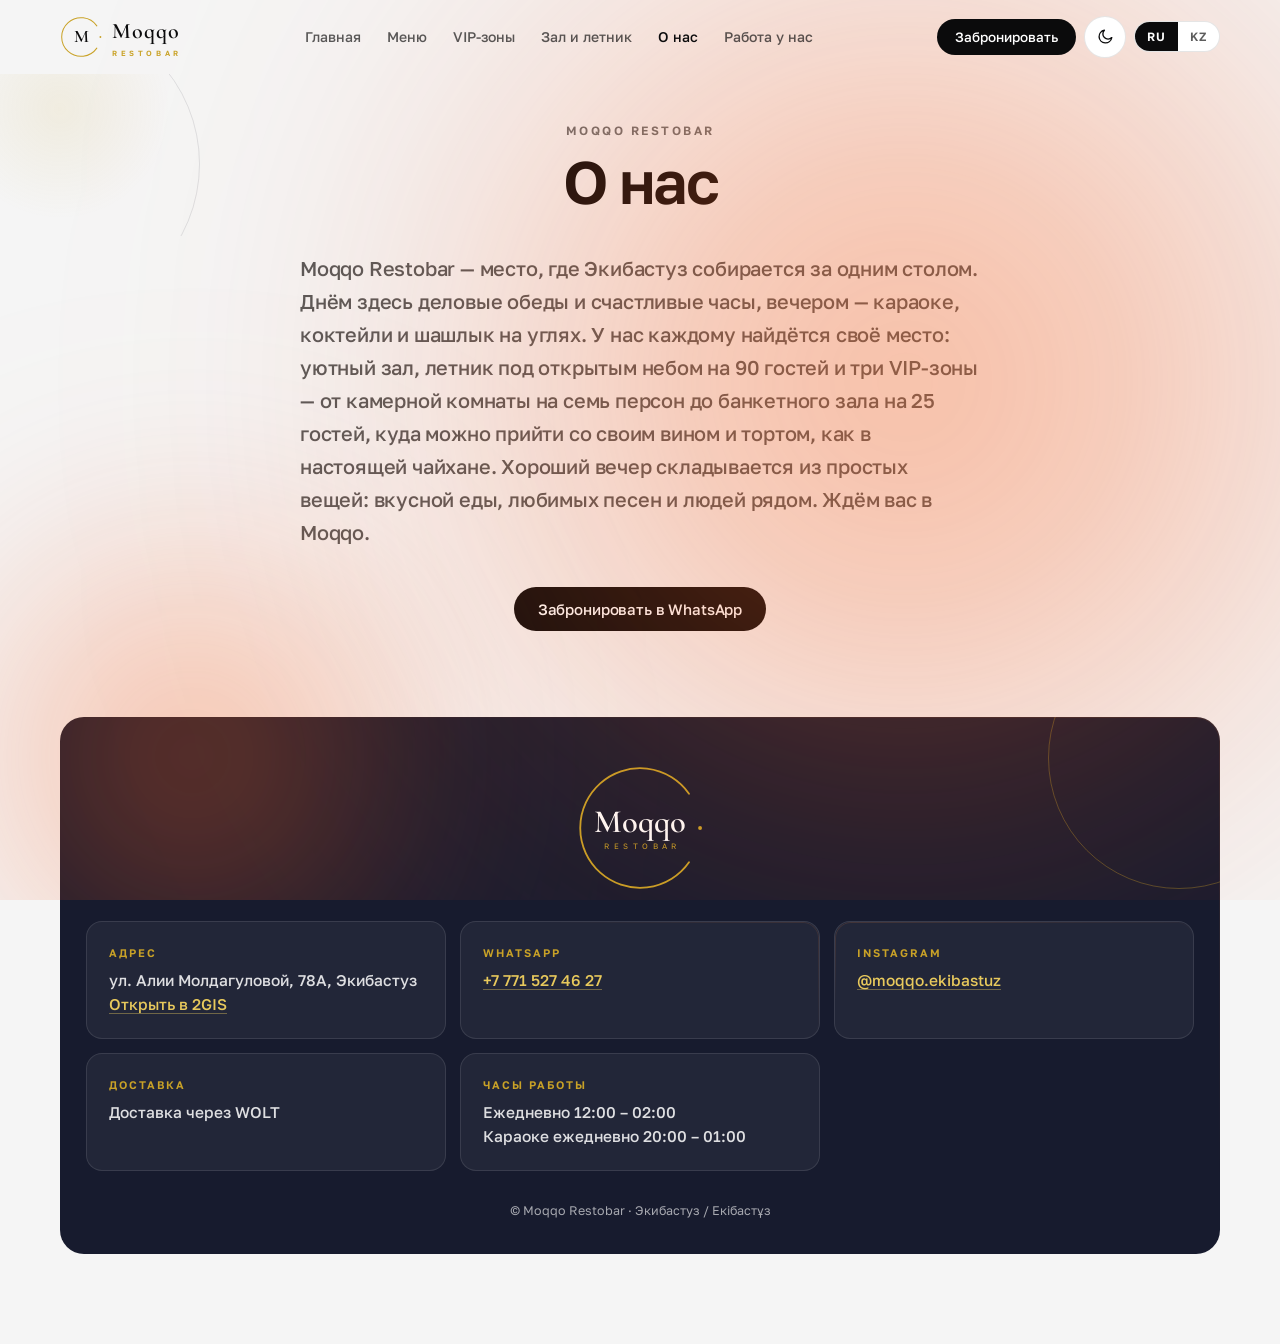
==== commit b9417466: "Живой свет: скролл-реактивный янтарный орб с lerp и дыханием, кромки/блики на карточках, зеркальное " ====
--- a/about.html
+++ b/about.html
@@ -15,6 +15,10 @@
 <link href="https://fonts.googleapis.com/css2?family=Cormorant+Garamond:wght@600&family=Golos+Text:wght@400;500;600&display=swap" rel="stylesheet">
 <link rel="stylesheet" href="css/style.css">
 </head><body data-page="about">
+<div class="glow-layer" aria-hidden="true">
+  <div class="glow-orb" id="glowOrb"></div>
+  <div class="glow-orb glow-orb-2" id="glowOrb2"></div>
+</div>
 <header class="site-header">
   <div class="wrap header-in">
     <a class="brand" href="index.html" aria-label="Moqqo Restobar — на главную">
--- a/css/style.css
+++ b/css/style.css
@@ -750,3 +750,90 @@
 .foot-grid .contact-card .gold-link { color: var(--gold-soft); border-bottom-color: rgba(232, 201, 92, 0.4); }
 @media (min-width: 700px) { .foot-grid { grid-template-columns: repeat(3, 1fr); } }
 .copyright { text-align: center; color: rgba(255, 255, 255, 0.62); font-size: 12.5px; margin-top: 30px; }
+
+/* ============================================================
+   ЖИВОЙ СВЕТ — тёплый янтарный источник за контентом.
+   Движется при прокрутке (JS ставит --glow-x/--glow-y в px),
+   элементы с [data-reflect] ловят кромку света и блик.
+   Анимируются только transform/opacity.
+   ============================================================ */
+
+.glow-layer {
+  position: fixed; inset: 0; z-index: 5;
+  pointer-events: none; overflow: hidden;
+}
+.glow-orb {
+  position: absolute; top: 0; left: 0;
+  width: 1000px; height: 1000px; margin: -500px 0 0 -500px;
+  border-radius: 50%;
+  background: radial-gradient(circle,
+    #ff8a3d 0%, #ff5c1a 32%, rgba(224, 53, 15, 0.35) 55%, transparent 72%);
+  filter: blur(160px);
+  opacity: 0.55;
+  mix-blend-mode: screen;
+  will-change: transform, opacity;
+}
+.glow-orb-2 { /* меньший встречный орб — для глубины */
+  width: 520px; height: 520px; margin: -260px 0 0 -260px;
+  filter: blur(120px);
+  opacity: 0.3;
+}
+@media (max-width: 700px) {
+  .glow-orb { width: 600px; height: 600px; margin: -300px 0 0 -300px; filter: blur(180px); opacity: 0.42; }
+  .glow-orb-2 { width: 340px; height: 340px; margin: -170px 0 0 -170px; opacity: 0.22; }
+}
+/* в светлой теме screen-блендинг сам приглушает свет; чуть убавим ядро */
+html:not([data-theme="dark"]) .glow-orb { opacity: 0.38; }
+
+/* --- Кромка света: 1px градиентная грань на стороне, обращённой к орбу.
+       --ang (deg) и --near (0..1) ставит JS для каждого элемента --- */
+.card-dark, .promo-card, .foot-card, .feature-card, .faq-item, .vip-card, .contact-card { position: relative; }
+.card-dark::before, .promo-card::before, .foot-card::before, .feature-card::before,
+.faq-item::before, .vip-card::before, .contact-card::before, .vip-big::after {
+  content: ""; position: absolute; inset: 0; z-index: 1;
+  border-radius: inherit; pointer-events: none;
+  padding: 1px;
+  background: linear-gradient(calc(var(--ang, 0) * 1deg),
+    transparent 55%, rgba(255, 138, 61, 0.55));
+  -webkit-mask: linear-gradient(#000 0 0) content-box, linear-gradient(#000 0 0);
+  -webkit-mask-composite: xor;
+          mask: linear-gradient(#000 0 0) content-box, linear-gradient(#000 0 0);
+          mask-composite: exclude;
+  opacity: var(--near, 0);
+  will-change: opacity;
+}
+
+/* --- Мягкий блик: размытая диагональная полоса света на крупных фото,
+       скользит по поверхности вслед за орбом (--shx 0..1 глобально) --- */
+.vip-big .photo-box::after, .card-wide .photo-box::after, .vip-card .vip-cover::after {
+  content: ""; position: absolute; inset: -30%;
+  pointer-events: none;
+  background: linear-gradient(115deg,
+    transparent 42%, rgba(255, 190, 120, 0.07) 50%, transparent 58%);
+  transform: translateX(calc((var(--shx, 0.5) - 0.5) * 120%));
+  will-change: transform;
+}
+html[data-theme="dark"] .vip-big .photo-box::after,
+html[data-theme="dark"] .card-wide .photo-box::after,
+html[data-theme="dark"] .vip-card .vip-cover::after {
+  background: linear-gradient(115deg,
+    transparent 42%, rgba(255, 190, 120, 0.11) 50%, transparent 58%);
+}
+
+/* --- Зеркальное свечение под VIP-секцией: свет отражается от «стола» --- */
+.glow-bloom {
+  height: 150px; margin: -30px auto 0;
+  pointer-events: none;
+  background: radial-gradient(55% 100% at calc(var(--glow-x, 50vw)) 0%,
+    rgba(255, 92, 26, 0.22), rgba(224, 53, 15, 0.08) 45%, transparent 70%);
+  filter: blur(28px);
+  -webkit-mask-image: linear-gradient(180deg, rgba(0, 0, 0, 0.7), transparent 85%);
+          mask-image: linear-gradient(180deg, rgba(0, 0, 0, 0.7), transparent 85%);
+  mix-blend-mode: screen;
+  opacity: 0.7;
+}
+html:not([data-theme="dark"]) .glow-bloom { opacity: 0.4; }
+
+@media (prefers-reduced-motion: reduce) {
+  .vip-big .photo-box::after, .card-wide .photo-box::after, .vip-card .vip-cover::after { transform: none; }
+}
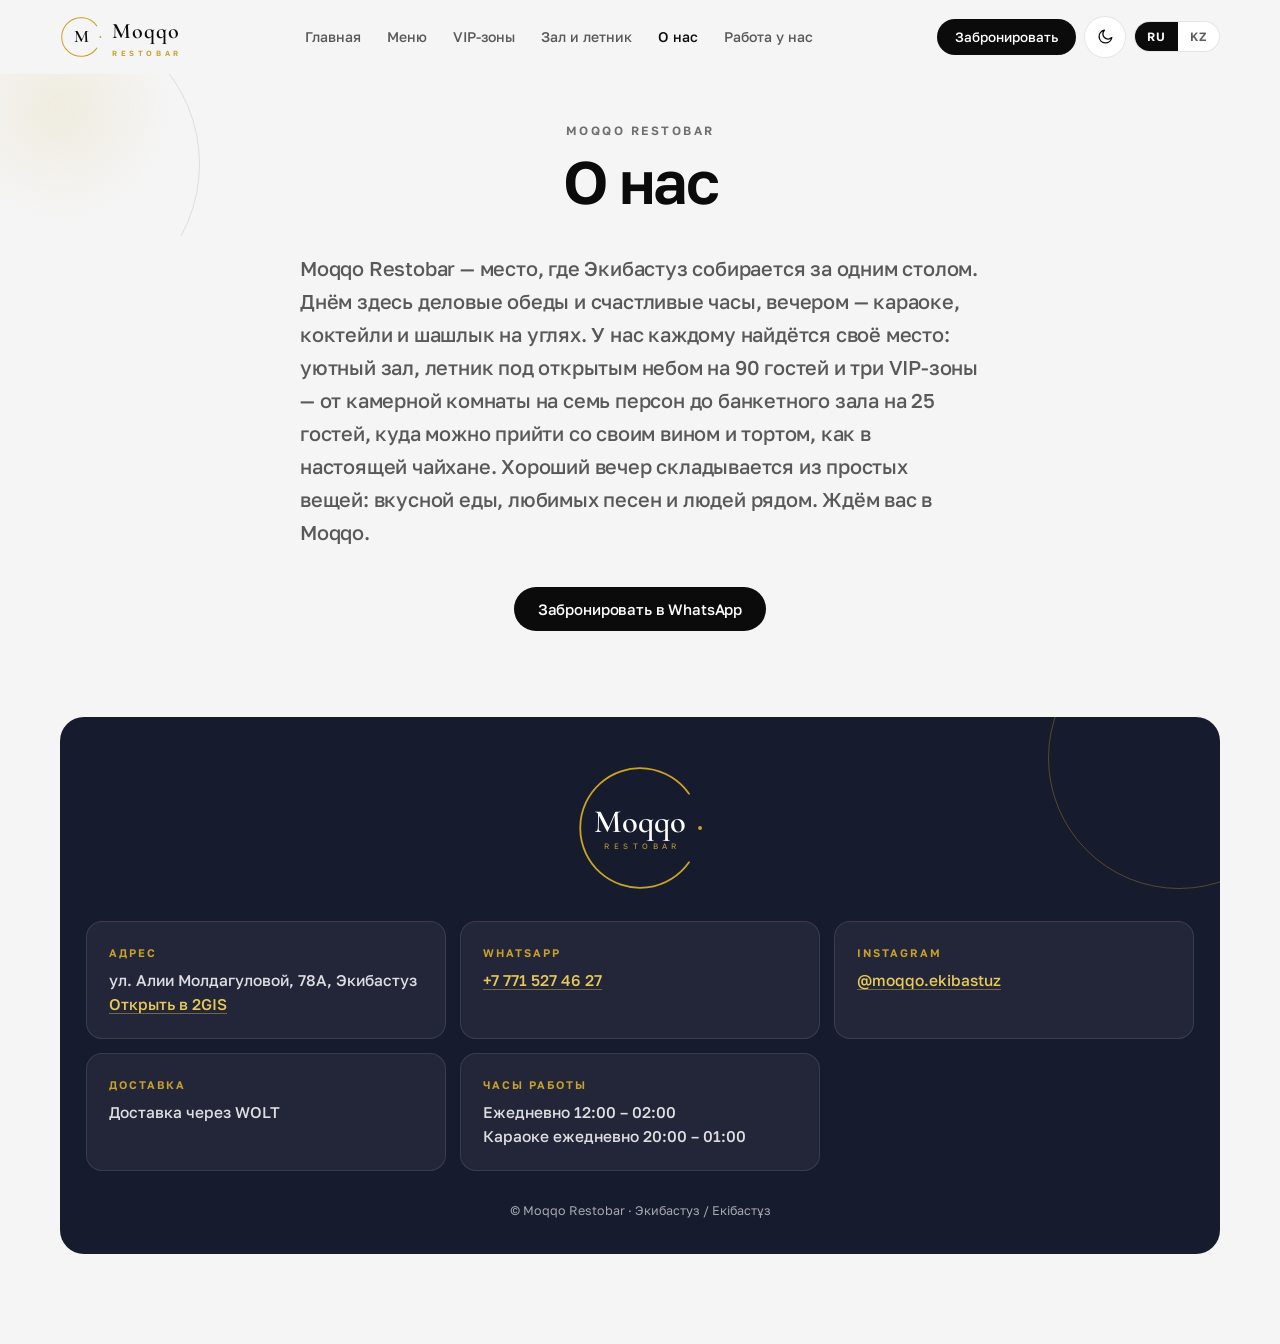
==== commit be80034e: "Удалён эффект «живой свет» — откат к состоянию до него, sw v16 Co-Authored-By: Claude Fable 5 <norep" ====
--- a/about.html
+++ b/about.html
@@ -15,10 +15,6 @@
 <link href="https://fonts.googleapis.com/css2?family=Cormorant+Garamond:wght@600&family=Golos+Text:wght@400;500;600&display=swap" rel="stylesheet">
 <link rel="stylesheet" href="css/style.css">
 </head><body data-page="about">
-<div class="glow-layer" aria-hidden="true">
-  <div class="glow-orb" id="glowOrb"></div>
-  <div class="glow-orb glow-orb-2" id="glowOrb2"></div>
-</div>
 <header class="site-header">
   <div class="wrap header-in">
     <a class="brand" href="index.html" aria-label="Moqqo Restobar — на главную">
--- a/css/style.css
+++ b/css/style.css
@@ -750,90 +750,3 @@
 .foot-grid .contact-card .gold-link { color: var(--gold-soft); border-bottom-color: rgba(232, 201, 92, 0.4); }
 @media (min-width: 700px) { .foot-grid { grid-template-columns: repeat(3, 1fr); } }
 .copyright { text-align: center; color: rgba(255, 255, 255, 0.62); font-size: 12.5px; margin-top: 30px; }
-
-/* ============================================================
-   ЖИВОЙ СВЕТ — тёплый янтарный источник за контентом.
-   Движется при прокрутке (JS ставит --glow-x/--glow-y в px),
-   элементы с [data-reflect] ловят кромку света и блик.
-   Анимируются только transform/opacity.
-   ============================================================ */
-
-.glow-layer {
-  position: fixed; inset: 0; z-index: 5;
-  pointer-events: none; overflow: hidden;
-}
-.glow-orb {
-  position: absolute; top: 0; left: 0;
-  width: 1000px; height: 1000px; margin: -500px 0 0 -500px;
-  border-radius: 50%;
-  background: radial-gradient(circle,
-    #ff8a3d 0%, #ff5c1a 32%, rgba(224, 53, 15, 0.35) 55%, transparent 72%);
-  filter: blur(160px);
-  opacity: 0.55;
-  mix-blend-mode: screen;
-  will-change: transform, opacity;
-}
-.glow-orb-2 { /* меньший встречный орб — для глубины */
-  width: 520px; height: 520px; margin: -260px 0 0 -260px;
-  filter: blur(120px);
-  opacity: 0.3;
-}
-@media (max-width: 700px) {
-  .glow-orb { width: 600px; height: 600px; margin: -300px 0 0 -300px; filter: blur(180px); opacity: 0.42; }
-  .glow-orb-2 { width: 340px; height: 340px; margin: -170px 0 0 -170px; opacity: 0.22; }
-}
-/* в светлой теме screen-блендинг сам приглушает свет; чуть убавим ядро */
-html:not([data-theme="dark"]) .glow-orb { opacity: 0.38; }
-
-/* --- Кромка света: 1px градиентная грань на стороне, обращённой к орбу.
-       --ang (deg) и --near (0..1) ставит JS для каждого элемента --- */
-.card-dark, .promo-card, .foot-card, .feature-card, .faq-item, .vip-card, .contact-card { position: relative; }
-.card-dark::before, .promo-card::before, .foot-card::before, .feature-card::before,
-.faq-item::before, .vip-card::before, .contact-card::before, .vip-big::after {
-  content: ""; position: absolute; inset: 0; z-index: 1;
-  border-radius: inherit; pointer-events: none;
-  padding: 1px;
-  background: linear-gradient(calc(var(--ang, 0) * 1deg),
-    transparent 55%, rgba(255, 138, 61, 0.55));
-  -webkit-mask: linear-gradient(#000 0 0) content-box, linear-gradient(#000 0 0);
-  -webkit-mask-composite: xor;
-          mask: linear-gradient(#000 0 0) content-box, linear-gradient(#000 0 0);
-          mask-composite: exclude;
-  opacity: var(--near, 0);
-  will-change: opacity;
-}
-
-/* --- Мягкий блик: размытая диагональная полоса света на крупных фото,
-       скользит по поверхности вслед за орбом (--shx 0..1 глобально) --- */
-.vip-big .photo-box::after, .card-wide .photo-box::after, .vip-card .vip-cover::after {
-  content: ""; position: absolute; inset: -30%;
-  pointer-events: none;
-  background: linear-gradient(115deg,
-    transparent 42%, rgba(255, 190, 120, 0.07) 50%, transparent 58%);
-  transform: translateX(calc((var(--shx, 0.5) - 0.5) * 120%));
-  will-change: transform;
-}
-html[data-theme="dark"] .vip-big .photo-box::after,
-html[data-theme="dark"] .card-wide .photo-box::after,
-html[data-theme="dark"] .vip-card .vip-cover::after {
-  background: linear-gradient(115deg,
-    transparent 42%, rgba(255, 190, 120, 0.11) 50%, transparent 58%);
-}
-
-/* --- Зеркальное свечение под VIP-секцией: свет отражается от «стола» --- */
-.glow-bloom {
-  height: 150px; margin: -30px auto 0;
-  pointer-events: none;
-  background: radial-gradient(55% 100% at calc(var(--glow-x, 50vw)) 0%,
-    rgba(255, 92, 26, 0.22), rgba(224, 53, 15, 0.08) 45%, transparent 70%);
-  filter: blur(28px);
-  -webkit-mask-image: linear-gradient(180deg, rgba(0, 0, 0, 0.7), transparent 85%);
-          mask-image: linear-gradient(180deg, rgba(0, 0, 0, 0.7), transparent 85%);
-  mix-blend-mode: screen;
-  opacity: 0.7;
-}
-html:not([data-theme="dark"]) .glow-bloom { opacity: 0.4; }
-
-@media (prefers-reduced-motion: reduce) {
-  .vip-big .photo-box::after, .card-wide .photo-box::after, .vip-card .vip-cover::after { transform: none; }
-}
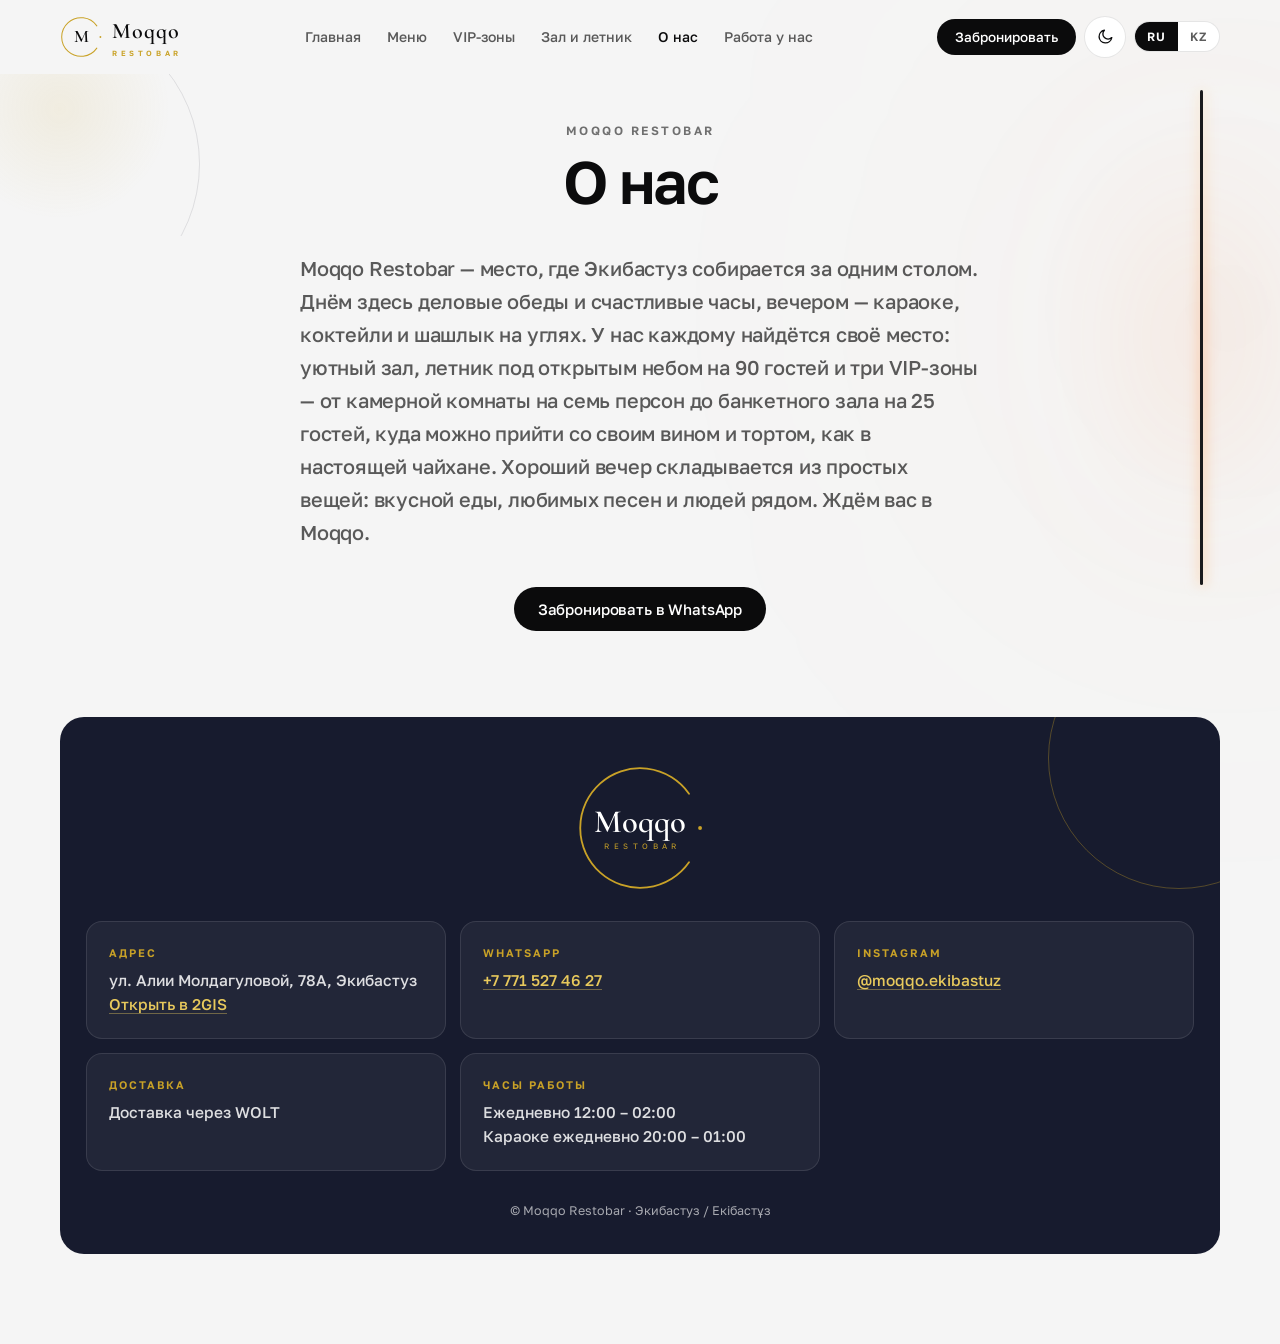
==== commit 4ea08b05: "Угловая LED-лампа: разгорается при прокрутке, гаснет в покое; кромки/тени в конусе света; слой строг" ====
--- a/about.html
+++ b/about.html
@@ -15,6 +15,14 @@
 <link href="https://fonts.googleapis.com/css2?family=Cormorant+Garamond:wght@600&family=Golos+Text:wght@400;500;600&display=swap" rel="stylesheet">
 <link rel="stylesheet" href="css/style.css">
 </head><body data-page="about">
+<div class="lamp-layer" aria-hidden="true">
+  <div class="lamp-rig" id="lampRig">
+    <div class="lamp-wash"></div>
+    <div class="lamp-halo"></div>
+    <div class="lamp-core"></div>
+    <div class="lamp-bar"></div>
+  </div>
+</div>
 <header class="site-header">
   <div class="wrap header-in">
     <a class="brand" href="index.html" aria-label="Moqqo Restobar — на главную">
--- a/css/style.css
+++ b/css/style.css
@@ -750,3 +750,95 @@
 .foot-grid .contact-card .gold-link { color: var(--gold-soft); border-bottom-color: rgba(232, 201, 92, 0.4); }
 @media (min-width: 700px) { .foot-grid { grid-template-columns: repeat(3, 1fr); } }
 .copyright { text-align: center; color: rgba(255, 255, 255, 0.62); font-size: 12.5px; margin-top: 30px; }
+
+/* ============================================================
+   УГЛОВАЯ LED-ЛАМПА — вертикальная световая полоса у правого
+   верхнего угла. Разгорается при прокрутке, затухает в покое.
+   Слой строго ПОД контентом (z-0), контент приподнят на z-1.
+   Анимируются только transform и opacity (JS: initLamp).
+   ============================================================ */
+
+/* контент поверх лампы; fixed-элементы (шапка, корзина, оверлеи)
+   уже позиционированы со своими z-index и не затрагиваются */
+body > section, body > footer, body > div.wrap, body > div.marquee-band {
+  position: relative; z-index: 1;
+}
+
+.lamp-layer {
+  /* z-index:-1 — двойная гарантия «за контентом»: слой выше фона страницы,
+     но ниже любого потока, даже без поднятия секций на z-1 */
+  position: fixed; inset: 0; z-index: -1;
+  pointer-events: none; overflow: hidden;
+}
+.lamp-rig {
+  position: absolute; top: 10vh; right: 6vw;
+  width: 3px; height: 55vh;
+  will-change: transform;
+}
+/* сама планка светильника */
+.lamp-bar {
+  position: absolute; inset: 0;
+  background: #1a1a1c; border-radius: 2px;
+}
+/* a) яркая линия света */
+.lamp-core {
+  position: absolute; top: 0; right: -4px;
+  width: 10px; height: 100%;
+  background: linear-gradient(180deg, #ffd9a8, #ff8a3d 60%, #ffb56b);
+  filter: blur(6px);
+  opacity: calc(var(--lamp-i, 0.15) * 0.9);
+  will-change: opacity, transform;
+}
+/* b) вертикальный ореол */
+.lamp-halo {
+  position: absolute; top: -5%; right: -110px;
+  width: 230px; height: 110%;
+  background: radial-gradient(50% 50% at 50% 50%, rgba(255, 138, 61, 0.55), transparent 70%);
+  filter: blur(60px);
+  opacity: calc(var(--lamp-i, 0.15) * 0.8);
+  transform: scale(calc(1 + var(--lamp-i, 0.15) * 0.15));
+  will-change: opacity, transform;
+}
+/* c) широкая засветка на «стену» страницы */
+.lamp-wash {
+  position: absolute; top: -25vh; right: -450px;
+  width: 950px; height: 110vh;
+  background: radial-gradient(45% 50% at 55% 45%, rgba(255, 92, 26, 0.12), transparent 70%);
+  filter: blur(140px);
+  opacity: var(--lamp-i, 0.15);
+  transform: scale(calc(1 + var(--lamp-i, 0.15) * 0.15));
+  will-change: opacity, transform;
+}
+@media (max-width: 700px) {
+  .lamp-rig { height: 40vh; right: 4vw; }
+  .lamp-wash { opacity: calc(var(--lamp-i, 0.15) * 0.5); }
+}
+
+/* --- луч задевает контент: тёплая кромка на стороне к лампе.
+       --ln (0..1, близость×интенсивность) и --la (угол) ставит JS --- */
+.card-dark::before, .promo-card::before, .foot-card::before, .feature-card::before,
+.faq-item::before, .vip-card::before, .contact-card::before, .card-wide::before, .vip-big::after {
+  content: ""; position: absolute; inset: 0; z-index: 1;
+  border-radius: inherit; pointer-events: none;
+  padding: 1px;
+  background: linear-gradient(calc(var(--la, 45) * 1deg),
+    transparent 52%, rgba(255, 138, 61, 0.6));
+  -webkit-mask: linear-gradient(#000 0 0) content-box, linear-gradient(#000 0 0);
+  -webkit-mask-composite: xor;
+          mask: linear-gradient(#000 0 0) content-box, linear-gradient(#000 0 0);
+          mask-composite: exclude;
+  opacity: var(--ln, 0);
+  will-change: opacity;
+}
+.card-dark, .promo-card, .foot-card, .feature-card, .faq-item, .vip-card, .contact-card, .card-wide { position: relative; }
+
+/* тёплая заливка поверхности + тень, отброшенная ОТ лампы —
+   только на карточках со свободным ::after */
+.feature-card::after, .faq-item::after, .vip-card::after, .contact-card::after, .card-wide::after {
+  content: ""; position: absolute; inset: 0; z-index: 0;
+  border-radius: inherit; pointer-events: none;
+  background: radial-gradient(130% 130% at 85% 0%, rgba(255, 138, 61, 0.5), transparent 60%);
+  opacity: calc(var(--ln, 0) * 0.16);
+  box-shadow: var(--lsx, -6px) var(--lsy, 8px) 26px rgba(10, 8, 6, calc(var(--ln, 0) * 0.25));
+  will-change: opacity;
+}
